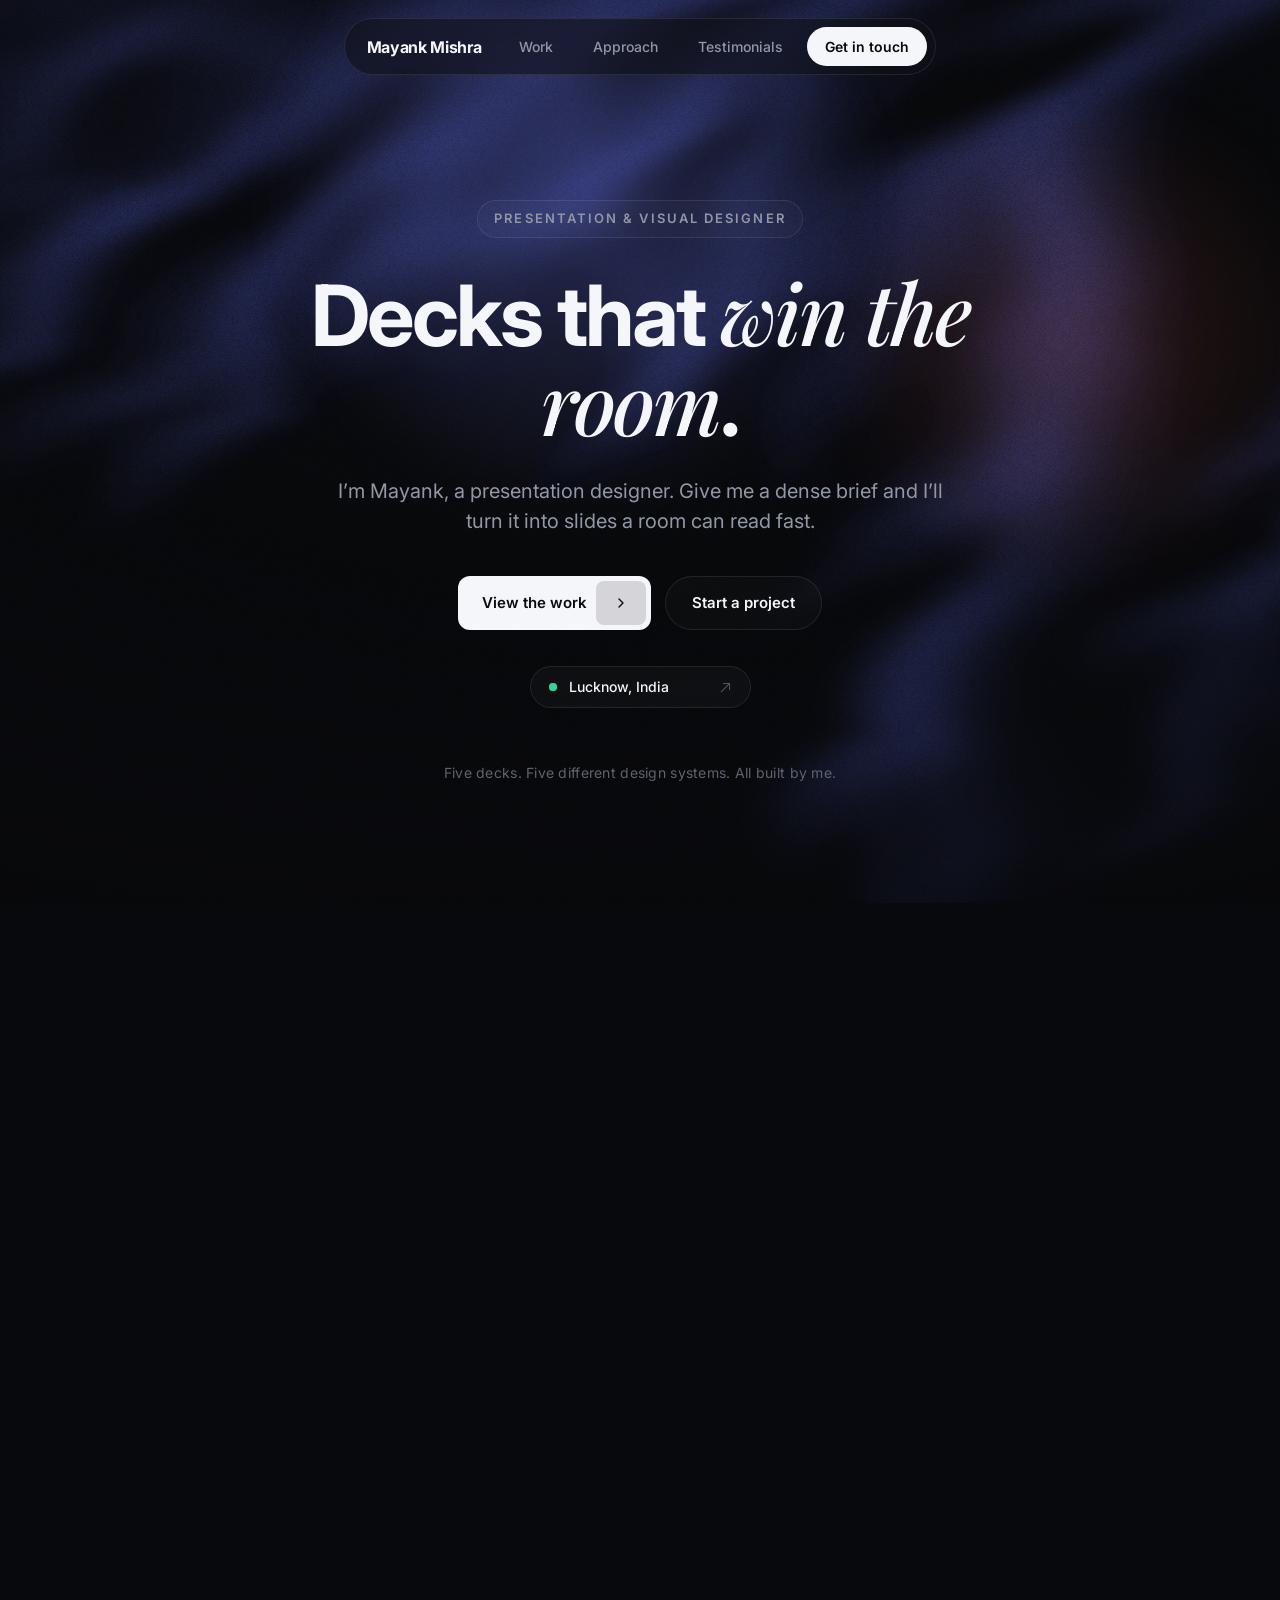
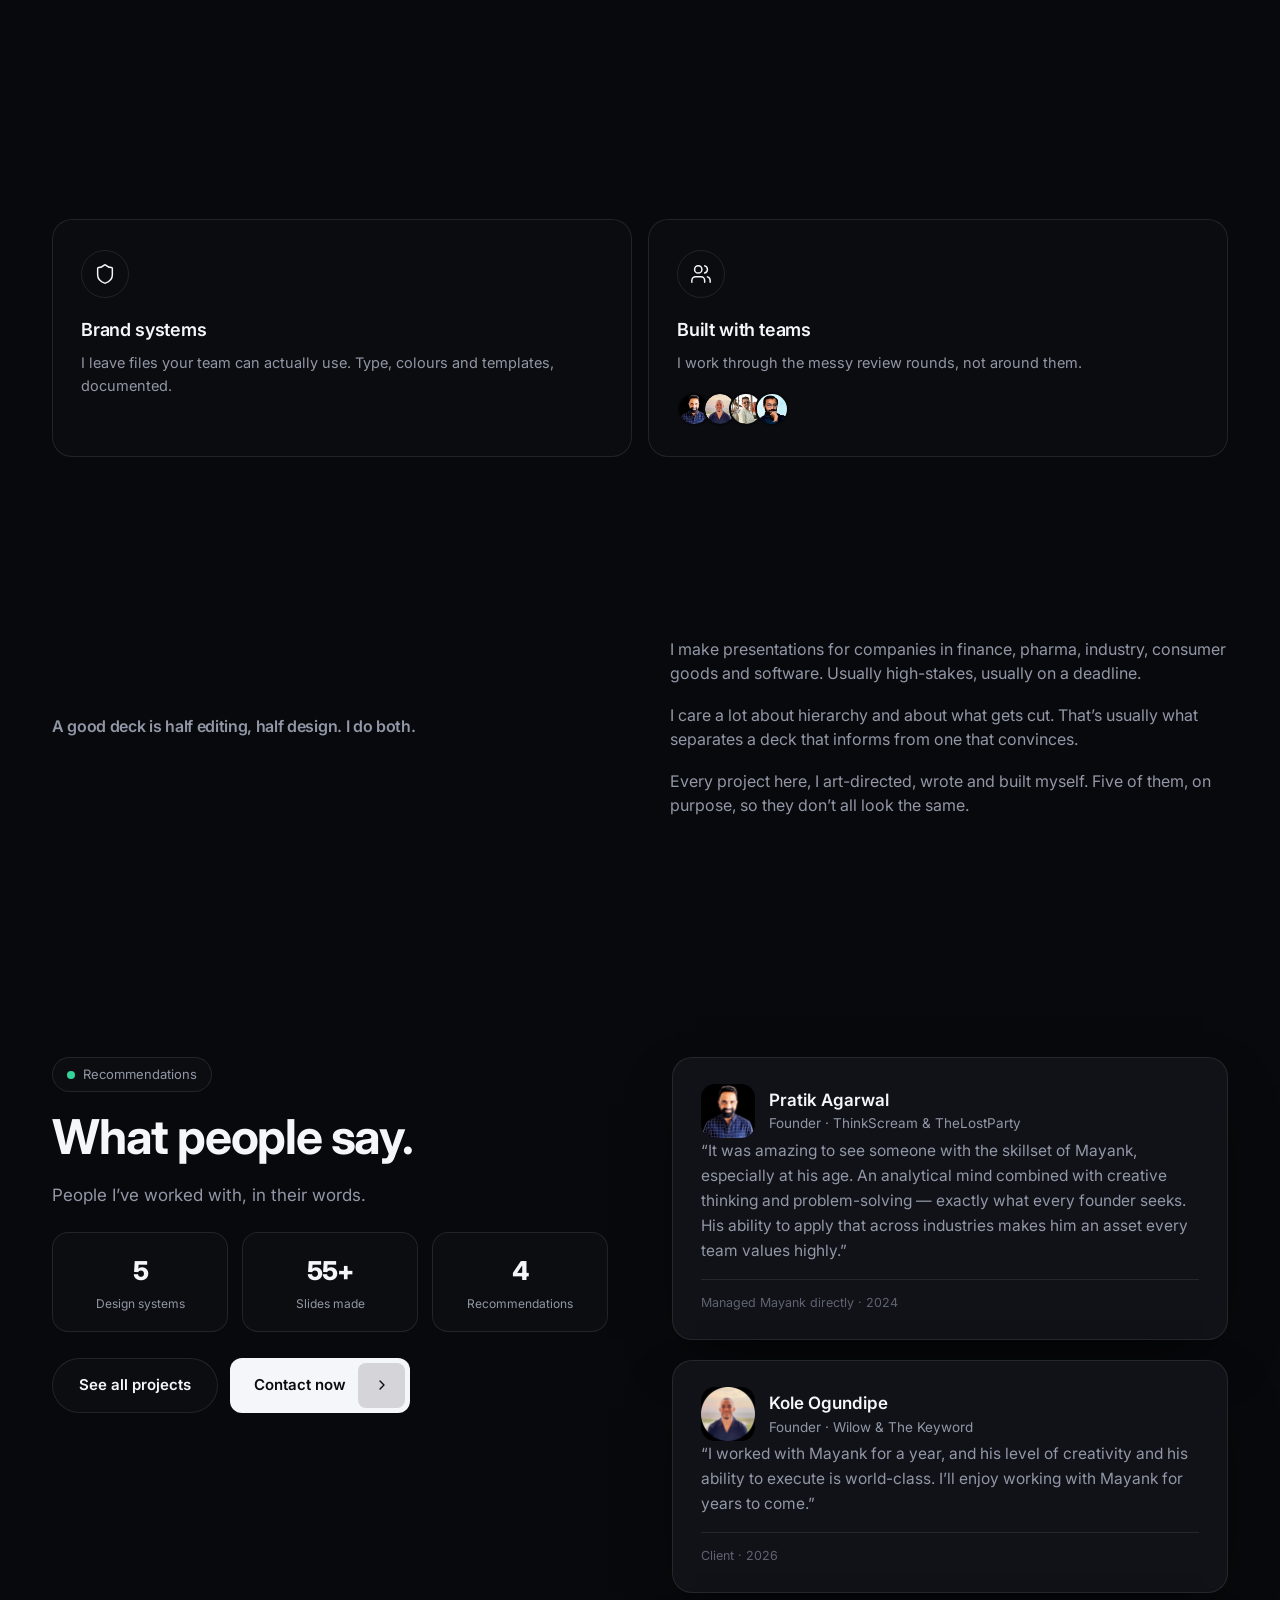
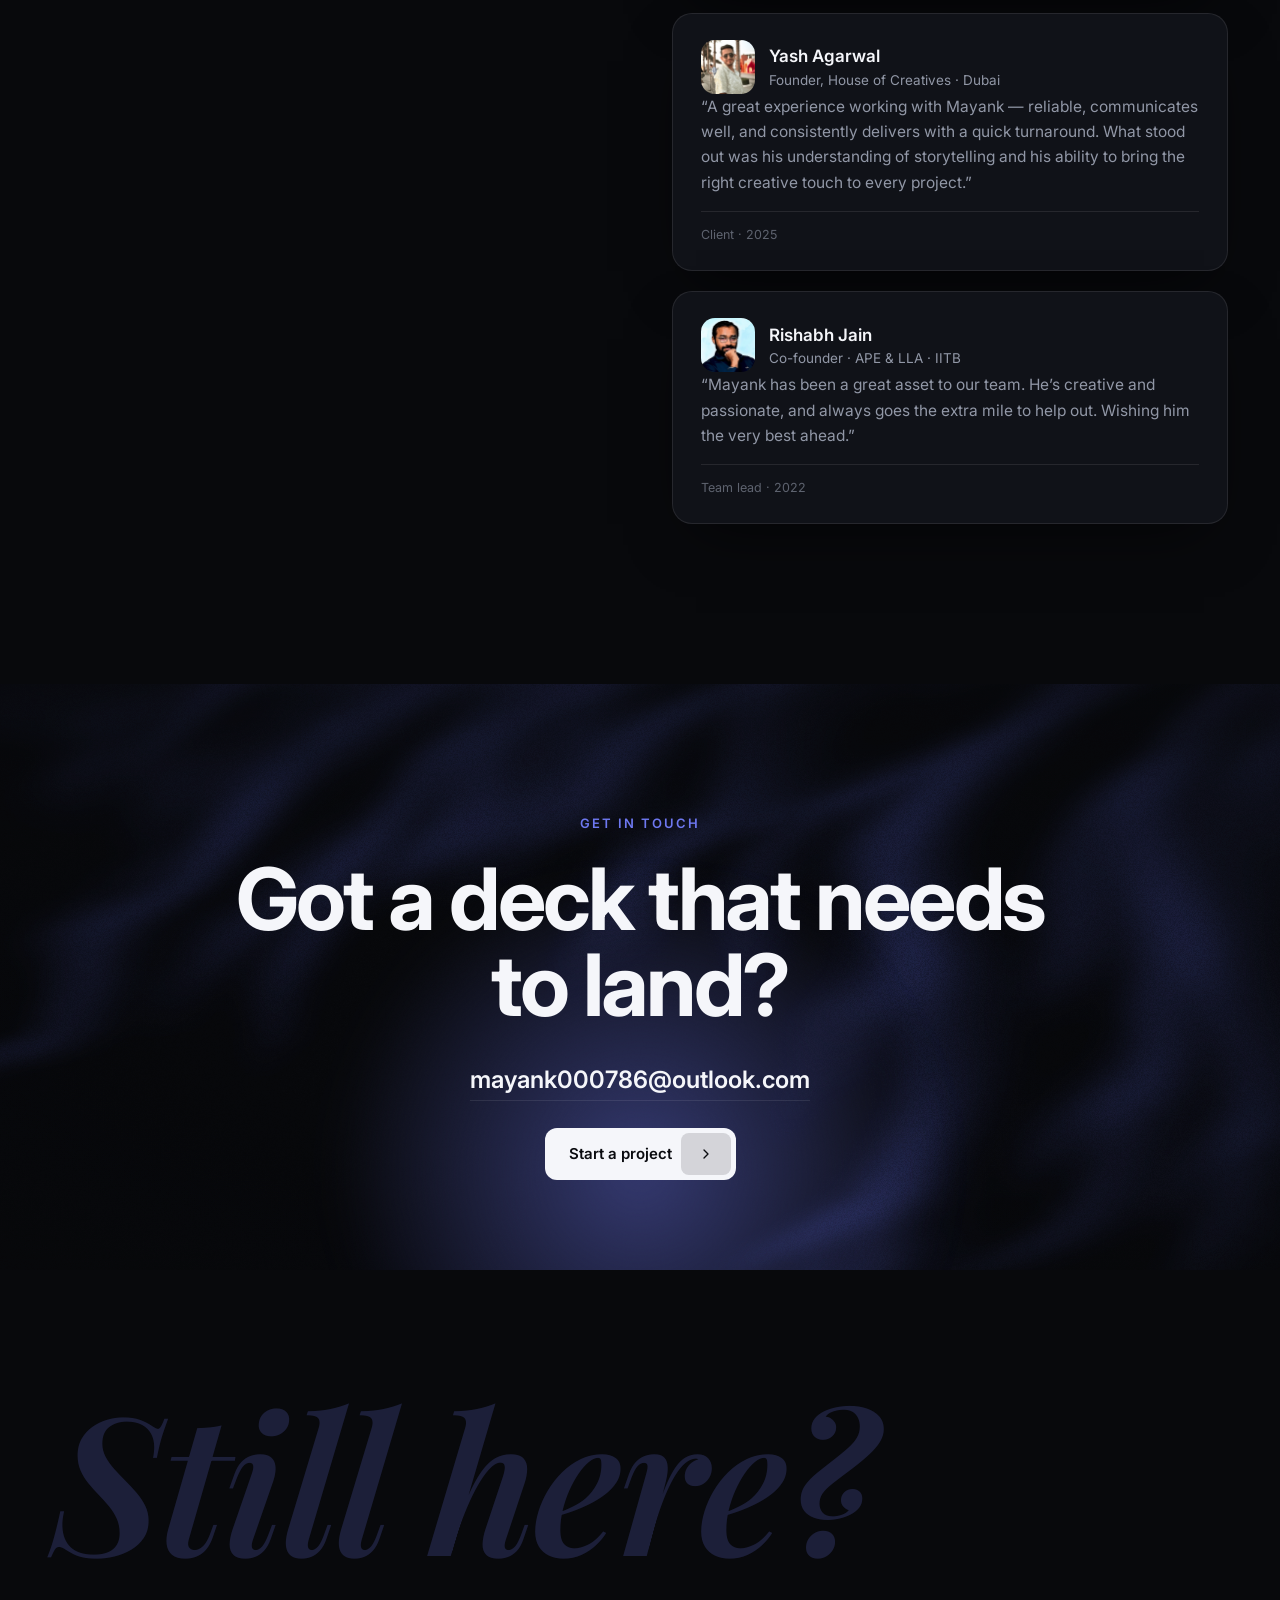
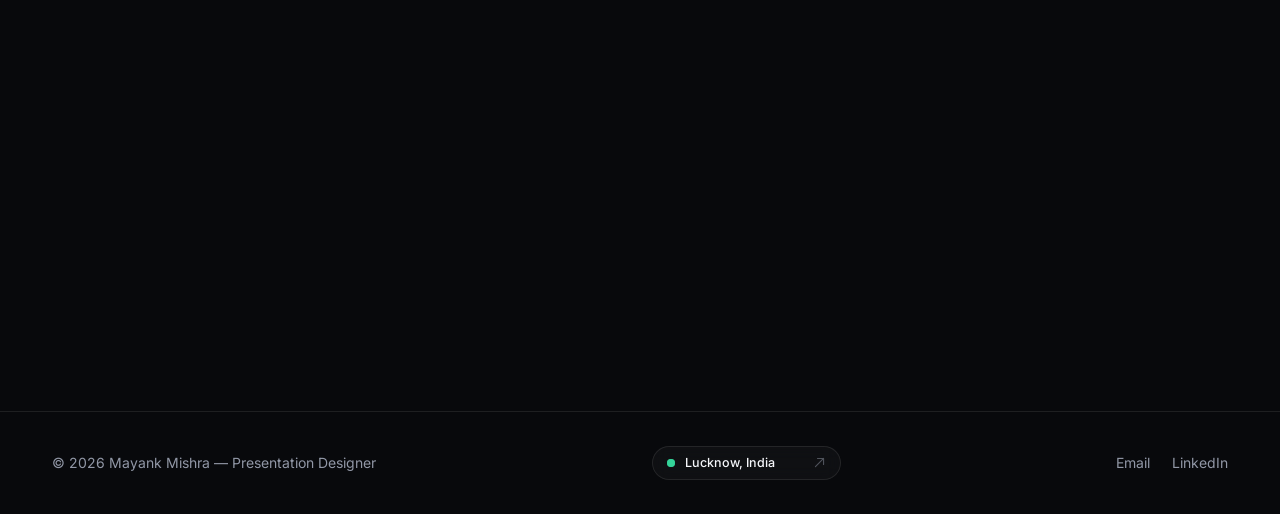
==== index.html @ 13ca7265 "Remove Meridian gallery image; add smooth scroll-reveal animations Co-Authored-By: Claude Opus 4.8 <" ====
<!DOCTYPE html>
<html lang="en">
<head>
<meta charset="UTF-8" />
<meta name="viewport" content="width=device-width, initial-scale=1.0" />
<title>Mayank Mishra — Presentation Designer</title>
<link rel="preconnect" href="https://fonts.googleapis.com" />
<link rel="preconnect" href="https://fonts.gstatic.com" crossorigin />
<link href="https://fonts.googleapis.com/css2?family=Inter:wght@400;500;600;700;800&family=Playfair+Display:ital,wght@1,500;1,600&display=swap" rel="stylesheet" />
<link rel="stylesheet" href="styles.css" />
<link rel="icon" type="image/png" href="assets/favicon.png" />
<link rel="apple-touch-icon" href="assets/favicon.png" />
</head>
<body>

<header>
  <nav class="nav">
    <a class="brand" href="index.html">Mayank&nbsp;Mishra</a>
    <a class="lk" href="#work">Work</a>
    <a class="lk" href="#approach">Approach</a>
    <a class="lk" href="#clients">Testimonials</a>
    <a class="cta" href="#contact">Get in touch</a>
  </nav>
</header>

<section class="hero">
  <div class="etheral-bg"><div class="etheral-host"></div></div>
  <div class="glow g1"></div>
  <div class="glow g2"></div>
  <div class="wrap">
    <span class="eyebrow">Presentation &amp; Visual Designer</span>
    <h1>Decks that <em>win the room</em>.</h1>
    <p class="sub">I’m Mayank, a presentation designer. Give me a dense brief and I’ll turn it into slides a room can read fast.</p>
    <div class="btns">
      <a class="gs" href="#work"><span class="gs-label">View the work</span><i class="gs-ico"><svg viewBox="0 0 24 24" fill="none" stroke="currentColor" stroke-width="2" stroke-linecap="round" stroke-linejoin="round"><path d="m9 18 6-6-6-6"/></svg></i></a>
      <a class="btn ghost" href="#contact">Start a project</a>
    </div>
    <div class="loc-wrap">
      <button class="loctag" type="button" data-tz="Asia/Kolkata" data-label="IST">
        <span class="dot"><span class="ping"></span><span class="core"></span></span>
        <span class="loc-text"><span class="loc-place">Lucknow, India</span><span class="loc-time">—</span></span>
        <svg class="loc-arrow" viewBox="0 0 24 24" fill="none" stroke="currentColor" stroke-width="2"><path stroke-linecap="round" stroke-linejoin="round" d="M4.5 19.5l15-15m0 0H8.25m11.25 0v11.25"/></svg>
      </button>
    </div>
    <div class="meta">Five decks. Five different design systems. All built by me.</div>
  </div>
</section>

<section class="work" id="work">
  <div class="wrap">
    <div class="sec-head">
      <div>
        <div class="k">Selected work</div>
        <h2>Five decks, five industries.</h2>
      </div>
      <p>Each one has its own type, colour and layout. Nothing reused.</p>
    </div>

    <div class="grid">

      <a class="card" href="meridian.html" style="--hue:rgba(255,74,28,.45)">
        <div class="cov"><span class="tag">Banking · Investor</span><img loading="lazy" decoding="async" src="assets/meridian-art.png" alt="Meridian Financial Group" /></div>
        <div class="body">
          <div class="ind" style="color:#FF6A42">Meridian Financial Group</div>
          <h3>Quarterly investor deck</h3>
          <p>A quarterly earnings deck. Black, white, one red accent. Built so analysts can skim it.</p>
          <span class="open">View case study →</span>
        </div>
      </a>

      <a class="card" href="helix.html" style="--hue:rgba(83,192,161,.4)">
        <div class="cov"><span class="tag">Pharma · Board strategy</span><img loading="lazy" decoding="async" src="assets/helix-art.png" alt="Helix Therapeutics" /></div>
        <div class="body">
          <div class="ind" style="color:#67D6B3">Helix Therapeutics</div>
          <h3>Board strategy deck</h3>
          <p>A board deck for a biotech. Quiet, light, green. The pipeline and the money, made clear.</p>
          <span class="open">View case study →</span>
        </div>
      </a>

      <a class="card" href="axion.html" style="--hue:rgba(168,71,42,.45)">
        <div class="cov"><span class="tag">Industrial IoT · Sales</span><img loading="lazy" decoding="async" src="assets/axion-art.png" alt="Axion Industrial" /></div>
        <div class="body">
          <div class="ind" style="color:#D2783F">Axion Industrial</div>
          <h3>B2B sales deck</h3>
          <p>A sales deck for factory software. Concrete, rust, big condensed type.</p>
          <span class="open">View case study →</span>
        </div>
      </a>

      <a class="card" href="northwind.html" style="--hue:rgba(168,58,72,.45)">
        <div class="cov"><span class="tag">Consumer goods · Profile</span><img loading="lazy" decoding="async" src="assets/northwind-art.png" alt="Northwind &amp; Co." /></div>
        <div class="body">
          <div class="ind" style="color:#D06077">Northwind &amp; Co.</div>
          <h3>Company profile</h3>
          <p>A company profile that reads like a fashion magazine. Ivory, deep red, a sharp serif.</p>
          <span class="open">View case study →</span>
        </div>
      </a>

      <a class="card" href="vantage.html" style="--hue:rgba(91,130,255,.5)">
        <div class="cov"><span class="tag">Enterprise SaaS · Town hall</span><img loading="lazy" decoding="async" src="assets/vantage-art.png" alt="Vantage Software" /></div>
        <div class="body">
          <div class="ind" style="color:#8FA8FF">Vantage Software</div>
          <h3>Internal town-hall</h3>
          <p>An all-hands deck for a SaaS re-org. Dark, blue, dramatic where it counts.</p>
          <span class="open">View case study →</span>
        </div>
      </a>

      <a class="card" href="#contact" style="--hue:rgba(110,120,240,.4);display:flex;align-items:center;justify-content:center;min-height:300px">
        <div class="body" style="text-align:center">
          <h3 style="font-size:28px;margin-bottom:10px">Your deck here</h3>
          <p style="margin-bottom:0">Have a story that needs a system? <em>Let’s build it.</em></p>
        </div>
      </a>

    </div>
  </div>
</section>

<section class="approach" id="approach">
  <div class="wrap">
    <div class="sec-head">
      <div>
        <div class="k">How I work</div>
        <h2>Design as an argument, not decoration.</h2>
      </div>
      <p>Restraint over effects. If something on the slide isn’t doing work, it goes.</p>
    </div>
    <div class="bento">
      <div class="bx c2">
        <div class="big-num">100%</div>
        <h4>Bespoke systems</h4>
        <p>Every deck gets its own type and colour. I don’t reuse a template.</p>
      </div>
      <div class="bx c2" style="text-align:center">
        <div class="ring"><svg viewBox="0 0 120 120" width="96" height="96"><circle cx="60" cy="60" r="46" fill="none" stroke="rgba(255,255,255,.1)" stroke-width="2"/><circle cx="60" cy="60" r="46" fill="none" stroke="var(--accent)" stroke-width="3" stroke-linecap="round" stroke-dasharray="205 290" transform="rotate(-90 60 60)"/></svg></div>
        <h4>Narrative-first</h4>
        <p>Structure first. One idea per slide, then I make it look good.</p>
      </div>
      <div class="bx c2">
        <div class="spark"><svg viewBox="0 0 300 80" preserveAspectRatio="none" style="width:100%;height:68px"><defs><linearGradient id="spk" x1="0" y1="0" x2="0" y2="1"><stop offset="0" stop-color="var(--accent)" stop-opacity=".35"/><stop offset="1" stop-color="var(--accent)" stop-opacity="0"/></linearGradient></defs><path d="M0,62 C40,55 60,30 90,35 C120,40 150,14 190,20 C230,26 255,8 300,12 L300,80 L0,80 Z" fill="url(#spk)"/><path d="M0,62 C40,55 60,30 90,35 C120,40 150,14 190,20 C230,26 255,8 300,12" fill="none" stroke="var(--accent)" stroke-width="2.5"/></svg></div>
        <h4>Data, legible</h4>
        <p>Charts you can read from the back of the room.</p>
      </div>
      <div class="bx c3">
        <div class="ico"><svg viewBox="0 0 24 24" fill="none" stroke="currentColor" stroke-width="1.6" stroke-linecap="round" stroke-linejoin="round"><path d="M20 13c0 5-3.5 7.5-7.66 8.95a1 1 0 0 1-.67-.01C7.5 20.5 4 18 4 13V6a1 1 0 0 1 1-1c2 0 4.5-1.2 6.24-2.72a1.17 1.17 0 0 1 1.52 0C14.51 3.81 17 5 19 5a1 1 0 0 1 1 1z"/></svg></div>
        <h4>Brand systems</h4>
        <p>I leave files your team can actually use. Type, colours and templates, documented.</p>
      </div>
      <div class="bx c3">
        <div class="ico"><svg viewBox="0 0 24 24" fill="none" stroke="currentColor" stroke-width="1.6" stroke-linecap="round" stroke-linejoin="round"><path d="M16 21v-2a4 4 0 0 0-4-4H6a4 4 0 0 0-4 4v2"/><circle cx="9" cy="7" r="4"/><path d="M22 21v-2a4 4 0 0 0-3-3.87"/><path d="M16 3.13a4 4 0 0 1 0 7.75"/></svg></div>
        <h4>Built with teams</h4>
        <p>I work through the messy review rounds, not around them.</p>
        <div class="avstack"><img loading="lazy" decoding="async" src="assets/t-pratik.png" alt="" /><img loading="lazy" decoding="async" src="assets/t-kole.png" alt="" /><img loading="lazy" decoding="async" src="assets/t-yash.png" alt="" /><img loading="lazy" decoding="async" src="assets/t-rishabh.png" alt="" /></div>
      </div>
    </div>
  </div>
</section>

<section class="about" id="about">
  <div class="wrap">
    <div class="row">
      <div class="col">
        <p class="big">A good deck is half editing, half design. I do both.</p>
      </div>
      <div class="col">
        <p>I make presentations for companies in finance, pharma, industry, consumer goods and software. Usually high-stakes, usually on a deadline.</p>
        <p>I care a lot about hierarchy and about what gets cut. That’s usually what separates a deck that informs from one that convinces.</p>
        <p>Every project here, I art-directed, wrote and built myself. Five of them, on purpose, so they don’t all look the same.</p>
      </div>
    </div>
  </div>
</section>

<!-- CLIENTS / TESTIMONIALS (real LinkedIn recommendations) -->
<section class="clients" id="clients">
  <div class="wrap">
    <div class="grid2">
      <div class="left">
        <span class="ctag"><span class="d"></span>Recommendations</span>
        <h2>What people say.</h2>
        <p class="desc">People I’ve worked with, in their words.</p>
        <div class="stats">
          <div class="stat"><div class="v">5</div><div class="l">Design systems</div></div>
          <div class="stat"><div class="v">55+</div><div class="l">Slides made</div></div>
          <div class="stat"><div class="v">4</div><div class="l">Recommendations</div></div>
        </div>
        <div class="ctas">
          <a class="btn ghost" href="#work">See all projects</a>
          <a class="gs" href="mailto:mayank000786@outlook.com"><span class="gs-label">Contact now</span><i class="gs-ico"><svg viewBox="0 0 24 24" fill="none" stroke="currentColor" stroke-width="2" stroke-linecap="round" stroke-linejoin="round"><path d="m9 18 6-6-6-6"/></svg></i></a>
        </div>
      </div>
      <div class="stack">
        <div class="tcard" style="top:100px">
          <div class="top"><img loading="lazy" decoding="async" class="av" src="assets/t-pratik.png" alt="Pratik Agarwal" /><div><div class="nm">Pratik Agarwal</div><div class="ti">Founder &middot; ThinkScream &amp; TheLostParty</div></div></div>
          <p class="q">&ldquo;It was amazing to see someone with the skillset of Mayank, especially at his age. An analytical mind combined with creative thinking and problem-solving &mdash; exactly what every founder seeks. His ability to apply that across industries makes him an asset every team values highly.&rdquo;</p>
          <div class="rel">Managed Mayank directly &middot; 2024</div>
        </div>
        <div class="tcard" style="top:124px">
          <div class="top"><img loading="lazy" decoding="async" class="av" src="assets/t-kole.png" alt="Kole Ogundipe" /><div><div class="nm">Kole Ogundipe</div><div class="ti">Founder &middot; Wilow &amp; The Keyword</div></div></div>
          <p class="q">&ldquo;I worked with Mayank for a year, and his level of creativity and his ability to execute is world-class. I&rsquo;ll enjoy working with Mayank for years to come.&rdquo;</p>
          <div class="rel">Client &middot; 2026</div>
        </div>
        <div class="tcard" style="top:148px">
          <div class="top"><img loading="lazy" decoding="async" class="av" src="assets/t-yash.png" alt="Yash Agarwal" /><div><div class="nm">Yash Agarwal</div><div class="ti">Founder, House of Creatives &middot; Dubai</div></div></div>
          <p class="q">&ldquo;A great experience working with Mayank &mdash; reliable, communicates well, and consistently delivers with a quick turnaround. What stood out was his understanding of storytelling and his ability to bring the right creative touch to every project.&rdquo;</p>
          <div class="rel">Client &middot; 2025</div>
        </div>
        <div class="tcard" style="top:172px">
          <div class="top"><img loading="lazy" decoding="async" class="av" src="assets/t-rishabh.png" alt="Rishabh Jain" /><div><div class="nm">Rishabh Jain</div><div class="ti">Co-founder &middot; APE &amp; LLA &middot; IITB</div></div></div>
          <p class="q">&ldquo;Mayank has been a great asset to our team. He&rsquo;s creative and passionate, and always goes the extra mile to help out. Wishing him the very best ahead.&rdquo;</p>
          <div class="rel">Team lead &middot; 2022</div>
        </div>
      </div>
    </div>
  </div>
</section>

<section class="contact" id="contact">
  <div class="etheral-bg etheral-bottom"><div class="etheral-host" data-color="rgba(96,110,235,0.5)"></div></div>
  <div class="glow g"></div>
  <div class="wrap">
    <div class="k">Get in touch</div>
    <h2>Got a deck that needs<br/>to land?</h2>
    <a class="email" href="mailto:mayank000786@outlook.com">mayank000786@outlook.com</a>
    <div style="margin-top:30px;display:flex;justify-content:center">
      <a class="gs" href="mailto:mayank000786@outlook.com"><span class="gs-label">Start a project</span><i class="gs-ico"><svg viewBox="0 0 24 24" fill="none" stroke="currentColor" stroke-width="2" stroke-linecap="round" stroke-linejoin="round"><path d="m9 18 6-6-6-6"/></svg></i></a>
    </div>
  </div>
</section>

<!-- STILL HERE? — bonus content -->
<section class="bonus" id="more">
  <div class="wrap">
    <div class="still">Still here?</div>
    <div class="blk">
      <div class="bh">A song for the <em>scroll</em></div>
      <div class="bsub">Three songs I had on while building this.</div>
      <div class="songs">
        <iframe class="spotify" style="border-radius:12px" src="https://open.spotify.com/embed/track/6FahmzZYKH0zb2f9hrVsvw?utm_source=generator&amp;theme=0&amp;si=787366cae9f645d7" width="100%" height="152" frameBorder="0" allowfullscreen="" allow="autoplay; clipboard-write; encrypted-media; fullscreen; picture-in-picture" loading="lazy" title="Spotify player"></iframe>
        <iframe class="spotify" style="border-radius:12px" src="https://open.spotify.com/embed/track/02BcXEH1zJYbXSabPtNlKf?utm_source=generator&amp;theme=0&amp;si=52664fa7a2194693" width="100%" height="152" frameBorder="0" allowfullscreen="" allow="autoplay; clipboard-write; encrypted-media; fullscreen; picture-in-picture" loading="lazy" title="Spotify player"></iframe>
        <iframe class="spotify" style="border-radius:12px" src="https://open.spotify.com/embed/track/79WcL9b7spam7V0nBJNa6O?utm_source=generator&amp;theme=0&amp;si=4e8d955b39ca4875" width="100%" height="152" frameBorder="0" allowfullscreen="" allow="autoplay; clipboard-write; encrypted-media; fullscreen; picture-in-picture" loading="lazy" title="Spotify player"></iframe>
      </div>
    </div>
  </div>
</section>

<footer>
  <div class="wrap">
    <span>© 2026 Mayank Mishra — Presentation Designer</span>
    <button class="loctag sm" type="button" data-tz="Asia/Kolkata" data-label="IST">
      <span class="dot"><span class="ping"></span><span class="core"></span></span>
      <span class="loc-text"><span class="loc-place">Lucknow, India</span><span class="loc-time">—</span></span>
      <svg class="loc-arrow" viewBox="0 0 24 24" fill="none" stroke="currentColor" stroke-width="2"><path stroke-linecap="round" stroke-linejoin="round" d="M4.5 19.5l15-15m0 0H8.25m11.25 0v11.25"/></svg>
    </button>
    <span class="socials">
      <a href="mailto:mayank000786@outlook.com">Email</a>
      <a href="https://www.linkedin.com/in/themayankmishra/" target="_blank" rel="noopener">LinkedIn</a>
    </span>
  </div>
</footer>

<script src="assets/etheral-shadow.js"></script>
<script>
(function(){
  function tick(){
    document.querySelectorAll(".loctag").forEach(function(b){
      var tz=b.getAttribute("data-tz"), lab=b.getAttribute("data-label")||"";
      var t=new Date().toLocaleTimeString("en-US",{timeZone:tz,hour:"2-digit",minute:"2-digit",hour12:false});
      var e=b.querySelector(".loc-time"); if(e) e.textContent=t+" "+lab;
    });
  }
  tick(); setInterval(tick,1000);
})();
</script>
<script src="assets/img-load.js"></script>
<script src="assets/nav.js"></script>
<script src="assets/reveal.js"></script>
</body>
</html>
---- styles.css ----
:root{
  --bg:#08090C; --bg2:#0D0F14; --panel:#101218; --line:rgba(255,255,255,.09);
  --tx:#F5F6FA; --mut:#9197A6; --faint:#5E636F;
  --accent:#6E78F0; --hue:rgba(110,120,240,.45);
}
*{margin:0;padding:0;box-sizing:border-box}
html{scroll-behavior:smooth}
body{background:var(--bg);color:var(--tx);font-family:"Inter",sans-serif;-webkit-font-smoothing:antialiased;line-height:1.5;overflow-x:hidden}
a{color:inherit;text-decoration:none}
img{display:block;max-width:100%}
.wrap{max-width:1240px;margin:0 auto;padding:0 32px}
em{font-family:"Playfair Display",serif;font-style:italic;font-weight:500}

body::before{content:"";position:fixed;inset:0;z-index:0;pointer-events:none;
  background-image:url("data:image/svg+xml,%3Csvg xmlns='http://www.w3.org/2000/svg' width='160' height='160'%3E%3Cfilter id='n'%3E%3CfeTurbulence type='fractalNoise' baseFrequency='0.8' numOctaves='2'/%3E%3C/filter%3E%3Crect width='100%25' height='100%25' filter='url(%23n)' opacity='0.5'/%3E%3C/svg%3E");
  opacity:.03;mix-blend-mode:screen}
.glow{position:absolute;border-radius:50%;filter:blur(20px);pointer-events:none;z-index:0}

/* nav */
header{position:fixed;top:0;left:0;right:0;z-index:50;display:flex;justify-content:center;padding:18px 0}
.nav{display:flex;align-items:center;gap:8px;background:rgba(16,18,24,.6);backdrop-filter:blur(14px);border:1px solid var(--line);border-radius:999px;padding:8px 8px 8px 22px}
.nav .brand{font-weight:700;letter-spacing:-.02em;margin-right:14px}
.nav a.lk{padding:9px 16px;border-radius:999px;color:var(--mut);font-size:14px;font-weight:500;transition:.2s}
.nav a.lk:hover{color:var(--tx)}
.nav .cta{background:var(--tx);color:#0A0B0F;padding:9px 18px;border-radius:999px;font-size:14px;font-weight:600;transition:.2s}
.nav .cta:hover{transform:translateY(-1px);box-shadow:0 8px 24px rgba(255,255,255,.12)}
@media(max-width:680px){.nav .lk{display:none}}

/* etheral shadow cover background */
.etheral-bg{position:absolute;inset:0;z-index:0;overflow:hidden;pointer-events:none;opacity:.85}
.etheral-bg #etheral-hero{position:absolute;inset:0}
.etheral-bg::after{content:"";position:absolute;inset:0;background:radial-gradient(120% 80% at 50% 35%,rgba(8,9,12,0) 30%,rgba(8,9,12,.55) 75%,rgba(8,9,12,.9) 100%)}
.etheral-bg.etheral-bottom{opacity:.7}
.etheral-bg.etheral-bottom::after{background:radial-gradient(120% 90% at 50% 60%,rgba(8,9,12,0) 25%,rgba(8,9,12,.6) 78%,rgba(8,9,12,.95) 100%)}
.hero .wrap,.contact .wrap{position:relative;z-index:2}

/* live location pill */
.loc-wrap{margin-top:36px;display:flex;justify-content:center}
.loctag{display:inline-flex;align-items:center;gap:12px;border-radius:999px;border:1px solid var(--line);background:rgba(255,255,255,.03);
  padding:10px 18px;cursor:pointer;font:inherit;color:var(--tx);transition:border-color .4s,background .4s;backdrop-filter:blur(8px)}
.loctag:hover{border-color:rgba(255,255,255,.22);background:rgba(255,255,255,.06)}
.loctag .dot{position:relative;display:flex;width:8px;height:8px}
.loctag .ping{position:absolute;inset:0;border-radius:50%;background:#34D399;opacity:.75;animation:locping 1.5s cubic-bezier(0,0,.2,1) infinite}
.loctag .core{position:relative;width:8px;height:8px;border-radius:50%;background:#34D399}
@keyframes locping{75%,100%{transform:scale(2.3);opacity:0}}
.loctag .loc-text{position:relative;height:20px;min-width:138px;overflow:hidden;text-align:left}
.loctag .loc-place,.loctag .loc-time{display:block;font-size:14px;font-weight:500;white-space:nowrap;line-height:20px;transition:transform .5s ease,opacity .5s ease}
.loctag .loc-time{position:absolute;left:0;top:0;transform:translateY(100%);opacity:0;color:var(--mut)}
.loctag:hover .loc-place{transform:translateY(-100%);opacity:0}
.loctag:hover .loc-time{transform:translateY(0);opacity:1}
.loctag .loc-arrow{width:13px;height:13px;color:var(--mut);opacity:.5;transition:transform .3s,opacity .3s}
.loctag:hover .loc-arrow{opacity:1;transform:translateX(2px) rotate(-45deg)}
.loctag.sm{padding:7px 14px;gap:10px}
.loctag.sm .loc-text{min-width:118px;height:18px}
.loctag.sm .loc-place,.loctag.sm .loc-time{font-size:12.5px;line-height:18px}

/* hero (home) */
.hero{position:relative;z-index:1;padding:200px 0 120px;text-align:center;overflow:hidden}
.hero .g1{width:680px;height:680px;background:radial-gradient(circle,rgba(110,120,240,.30),transparent 65%);top:-140px;left:50%;transform:translateX(-60%)}
.hero .g2{width:560px;height:560px;background:radial-gradient(circle,rgba(225,90,60,.16),transparent 65%);top:60px;right:-80px}
.eyebrow{display:inline-block;font-size:13px;font-weight:600;letter-spacing:.16em;text-transform:uppercase;color:var(--mut);border:1px solid var(--line);border-radius:999px;padding:8px 16px;margin-bottom:30px;background:rgba(255,255,255,.02)}
h1{font-size:clamp(40px,6.6vw,88px);line-height:1.02;letter-spacing:-.03em;font-weight:700;max-width:14ch;margin:0 auto}
.hero p.sub{max-width:620px;margin:28px auto 0;color:var(--mut);font-size:clamp(16px,2vw,20px)}
.hero .btns{margin-top:40px;display:flex;gap:14px;justify-content:center;flex-wrap:wrap}
.btn{padding:15px 26px;border-radius:999px;font-weight:600;font-size:15px;transition:.2s;border:1px solid transparent;cursor:pointer}
.btn.primary{background:var(--tx);color:#0A0B0F}
.btn.primary:hover{transform:translateY(-2px);box-shadow:0 12px 30px rgba(255,255,255,.14)}
.btn.ghost{border-color:var(--line);color:var(--tx);background:rgba(255,255,255,.02)}
.btn.ghost:hover{background:rgba(255,255,255,.06)}
.btn.accent{background:var(--accent);color:#fff}
.btn.accent:hover{transform:translateY(-2px);box-shadow:0 14px 34px -8px var(--hue)}
.hero .meta{margin-top:54px;color:var(--faint);font-size:14px;letter-spacing:.02em}

/* section heads */
section{position:relative;z-index:1}
.sec-head{display:flex;align-items:flex-end;justify-content:space-between;gap:24px;margin-bottom:48px;flex-wrap:wrap}
.sec-head .k{font-size:13px;font-weight:600;letter-spacing:.16em;text-transform:uppercase;color:var(--accent);margin-bottom:14px}
.sec-head h2{font-size:clamp(30px,4.2vw,50px);line-height:1.05;letter-spacing:-.025em;font-weight:700;max-width:18ch}
.sec-head p{color:var(--mut);max-width:380px;font-size:16px}

/* work grid */
.work{padding:60px 0}
.grid{display:grid;grid-template-columns:repeat(2,1fr);gap:26px}
@media(max-width:820px){.grid{grid-template-columns:1fr}}
.card{position:relative;border:1px solid var(--line);border-radius:22px;overflow:hidden;background:var(--panel);transition:transform .35s cubic-bezier(.2,.7,.2,1),border-color .3s;display:block}
.card:hover{transform:translateY(-8px);border-color:rgba(255,255,255,.2)}
.card .cov{position:relative;aspect-ratio:16/9;overflow:hidden}
.card .cov img{width:100%;height:100%;object-fit:cover;transition:transform .5s ease}
.card:hover .cov img{transform:scale(1.04)}
.card .cov .tag{position:absolute;top:16px;left:16px;font-size:12px;font-weight:600;letter-spacing:.08em;text-transform:uppercase;padding:7px 13px;border-radius:999px;background:rgba(8,9,12,.55);backdrop-filter:blur(6px);border:1px solid rgba(255,255,255,.12)}
.card .body{padding:26px 28px 30px}
.card .body .ind{font-size:13px;font-weight:600;letter-spacing:.04em;margin-bottom:10px}
.card .body h3{font-size:25px;font-weight:700;letter-spacing:-.02em;margin-bottom:8px}
.card .body p{color:var(--mut);font-size:15.5px;margin-bottom:18px}
.card .body .open{font-size:14px;font-weight:600;color:var(--tx);display:inline-flex;align-items:center;gap:7px;transition:gap .2s}
.card:hover .body .open{gap:12px}
.card::after{content:"";position:absolute;inset:0;border-radius:22px;opacity:0;transition:opacity .35s;pointer-events:none;box-shadow:0 30px 80px -20px var(--hue)}
.card:hover::after{opacity:.5}

/* approach */
.approach{padding:120px 0 60px}
.feats{display:grid;grid-template-columns:repeat(4,1fr);gap:20px;margin-top:10px}
@media(max-width:900px){.feats{grid-template-columns:repeat(2,1fr)}}
@media(max-width:520px){.feats{grid-template-columns:1fr}}
.feat{border:1px solid var(--line);border-radius:18px;padding:28px 24px;background:rgba(255,255,255,.015)}
.feat .n{font-family:"Playfair Display",serif;font-style:italic;font-size:22px;color:var(--accent);margin-bottom:18px}
.feat h4{font-size:18px;font-weight:600;margin-bottom:8px;letter-spacing:-.01em}
.feat p{color:var(--mut);font-size:14.5px;line-height:1.6}

/* about */
.about{padding:120px 0}
.about .row{display:grid;grid-template-columns:1fr 1fr;gap:60px;align-items:center}
@media(max-width:820px){.about .row{grid-template-columns:1fr;gap:32px}}
.about .big{font-size:clamp(26px,3.4vw,38px);line-height:1.3;letter-spacing:-.02em;font-weight:600}
.about .big em{color:var(--accent)}
.about .col p{color:var(--mut);margin-bottom:18px;font-size:16px}
.about .col p:last-child{margin-bottom:0}

/* contact */
.contact{position:relative;padding:130px 0 90px;text-align:center;overflow:hidden}
.contact .g{width:760px;height:560px;background:radial-gradient(circle,var(--hue),transparent 65%);bottom:-180px;left:50%;transform:translateX(-50%)}
.contact .k{font-size:13px;font-weight:600;letter-spacing:.16em;text-transform:uppercase;color:var(--accent);margin-bottom:22px}
.contact h2{font-size:clamp(40px,7vw,86px);line-height:1.0;letter-spacing:-.03em;font-weight:700;margin-bottom:34px}
.contact .email{font-size:clamp(18px,2.4vw,24px);font-weight:600;border-bottom:1px solid var(--line);padding-bottom:6px;transition:.2s}
.contact .email:hover{border-color:var(--tx)}

footer{border-top:1px solid var(--line);padding:34px 0;position:relative;z-index:1}
footer .wrap{display:flex;justify-content:space-between;align-items:center;gap:16px;flex-wrap:wrap;color:var(--mut);font-size:14px}
footer .socials{display:flex;gap:22px}
footer a:hover{color:var(--tx)}

/* ===== CASE STUDY ===== */
.case-hero{position:relative;padding-top:150px;z-index:1}
.case-hero .back{display:inline-flex;align-items:center;gap:8px;color:var(--mut);font-size:14px;font-weight:500;margin-bottom:30px;transition:.2s}
.case-hero .back:hover{color:var(--tx)}
.crumb{margin-bottom:30px}
.crumb ol{display:flex;flex-wrap:wrap;align-items:center;gap:9px;list-style:none;font-size:14px;color:var(--mut)}
.crumb li{display:inline-flex;align-items:center;gap:9px}
.crumb a{color:var(--mut);transition:color .2s}
.crumb a:hover{color:var(--tx)}
.crumb .sep{opacity:.55;display:inline-flex}
.crumb .sep svg{width:15px;height:15px;display:block}
.crumb [aria-current="page"]{color:var(--tx);font-weight:500}
.case-hero .eye{font-size:13px;font-weight:600;letter-spacing:.14em;text-transform:uppercase;color:var(--accent);margin-bottom:18px}
.case-hero h1{font-size:clamp(38px,6vw,76px);line-height:1.0;letter-spacing:-.03em;text-align:left;max-width:none;margin:0}
.case-hero .tagline{color:var(--mut);font-size:clamp(17px,2.2vw,22px);margin-top:22px;max-width:640px}
.shot-full{margin:54px 0 0;border:1px solid var(--line);border-radius:24px;overflow:hidden;position:relative}
.shot-full img{width:100%;aspect-ratio:16/9;object-fit:cover}

.meta-strip{display:grid;grid-template-columns:repeat(4,1fr);gap:24px;border:1px solid var(--line);border-radius:18px;padding:30px 34px;margin:54px 0 0;background:rgba(255,255,255,.015)}
@media(max-width:680px){.meta-strip{grid-template-columns:repeat(2,1fr);gap:22px}}
.meta-strip .m .l{font-size:12px;font-weight:600;letter-spacing:.12em;text-transform:uppercase;color:var(--faint);margin-bottom:8px}
.meta-strip .m .v{font-size:16px;font-weight:500}

.case-section{padding:90px 0 0}
.case-section.first{padding-top:96px}
.case-section .k{font-size:13px;font-weight:600;letter-spacing:.16em;text-transform:uppercase;color:var(--accent);margin-bottom:16px}
.case-section h2{font-size:clamp(28px,4vw,44px);line-height:1.08;letter-spacing:-.02em;font-weight:700;max-width:20ch}
.case-lead{font-size:clamp(19px,2.4vw,26px);line-height:1.5;font-weight:500;max-width:24ch;letter-spacing:-.01em}
.twocol{display:grid;grid-template-columns:1fr 1fr;gap:60px;align-items:start}
@media(max-width:820px){.twocol{grid-template-columns:1fr;gap:28px}}
.prose p{color:var(--mut);font-size:16.5px;margin-bottom:16px;line-height:1.65}
.prose p:last-child{margin-bottom:0}
.prose b{color:var(--tx);font-weight:600}

/* design system */
.swatches{display:flex;flex-wrap:wrap;gap:14px;margin-top:8px}
.sw{border:1px solid var(--line);border-radius:14px;overflow:hidden;width:128px;background:var(--panel)}
.sw .chip{height:74px}
.sw .lab{padding:10px 12px}
.sw .lab .nm{font-size:12.5px;font-weight:600}
.sw .lab .hx{font-size:11.5px;color:var(--faint);font-family:ui-monospace,monospace;letter-spacing:.02em}
.typeblock{border:1px solid var(--line);border-radius:18px;padding:30px 32px;background:rgba(255,255,255,.015)}
.typeblock .trow{padding:18px 0;border-bottom:1px solid var(--line)}
.typeblock .trow:last-child{border-bottom:none;padding-bottom:0}
.typeblock .trow:first-child{padding-top:0}
.typeblock .role{font-size:12px;font-weight:600;letter-spacing:.12em;text-transform:uppercase;color:var(--faint);margin-bottom:8px}
.typeblock .samp{font-size:26px;letter-spacing:-.01em}
.typeblock .face{font-size:13.5px;color:var(--mut);margin-top:6px}

.shots{display:grid;grid-template-columns:repeat(2,1fr);gap:22px;margin-top:14px}
@media(max-width:680px){.shots{grid-template-columns:1fr}}
.shots .s{border:1px solid var(--line);border-radius:18px;overflow:hidden;background:var(--panel)}
.shots .s img{width:100%;aspect-ratio:4/3;object-fit:cover}
.shots .s.wide{grid-column:1 / -1}
.shots .s.wide img{aspect-ratio:16/7}

.principles{display:grid;grid-template-columns:repeat(3,1fr);gap:20px;margin-top:14px}
@media(max-width:820px){.principles{grid-template-columns:1fr}}
.principles .p{border:1px solid var(--line);border-radius:18px;padding:26px 24px;background:rgba(255,255,255,.015)}
.principles .p .n{font-family:"Playfair Display",serif;font-style:italic;font-size:20px;color:var(--accent);margin-bottom:14px}
.principles .p h4{font-size:17.5px;font-weight:600;margin-bottom:8px}
.principles .p p{color:var(--mut);font-size:14.5px;line-height:1.6}

.deck-cta{margin-top:90px;border:1px solid var(--line);border-radius:24px;padding:60px 40px;text-align:center;position:relative;overflow:hidden}
.deck-cta .g{width:620px;height:420px;background:radial-gradient(circle,var(--hue),transparent 65%);top:-120px;left:50%;transform:translateX(-50%)}
.deck-cta h3{font-size:clamp(26px,3.6vw,40px);font-weight:700;letter-spacing:-.02em;margin-bottom:10px;position:relative}
.deck-cta p{color:var(--mut);margin-bottom:28px;position:relative}

.prevnext{display:grid;grid-template-columns:1fr 1fr;gap:20px;margin:90px 0 0}
@media(max-width:600px){.prevnext{grid-template-columns:1fr}}
.prevnext a{border:1px solid var(--line);border-radius:18px;padding:24px 28px;transition:.25s}
.prevnext a:hover{border-color:rgba(255,255,255,.22);background:rgba(255,255,255,.02)}
.prevnext .d{font-size:12px;font-weight:600;letter-spacing:.12em;text-transform:uppercase;color:var(--faint);margin-bottom:8px}
.prevnext .t{font-size:19px;font-weight:600}
.prevnext a.next{text-align:right}

/* ===== get-started button (ported) ===== */
.gs{position:relative;overflow:hidden;display:inline-flex;align-items:center;padding:15px 24px;border-radius:12px;background:var(--tx);color:#0A0B0F;font-weight:600;font-size:15px;border:none;cursor:pointer}
.gs .gs-label{margin-right:40px;transition:opacity .5s ease}
.gs:hover .gs-label{opacity:0}
.gs .gs-ico{position:absolute;right:5px;top:5px;bottom:5px;width:26%;display:grid;place-items:center;border-radius:8px;background:rgba(10,11,15,.14);color:#0A0B0F;transition:width .5s ease,transform .2s ease}
.gs:hover .gs-ico{width:calc(100% - 10px)}
.gs:active .gs-ico{transform:scale(.96)}
.gs .gs-ico svg{width:16px;height:16px}

/* ===== capabilities bento (features-8 adaptation) ===== */
.bento{display:grid;grid-template-columns:repeat(6,1fr);gap:16px;margin-top:10px}
.bento .bx{grid-column:span 2;border:1px solid var(--line);border-radius:20px;background:rgba(255,255,255,.015);padding:30px 28px;position:relative;overflow:hidden}
.bento .c3{grid-column:span 3}
.bento .bx h4{font-size:18px;font-weight:600;margin-bottom:8px;letter-spacing:-.01em}
.bento .bx p{color:var(--mut);font-size:14.5px;line-height:1.6}
.bento .big-num{font-size:56px;font-weight:800;letter-spacing:-2px;line-height:1;margin-bottom:14px;
  background:linear-gradient(180deg,#fff,var(--accent));-webkit-background-clip:text;background-clip:text;-webkit-text-fill-color:transparent}
.bento .ico{width:48px;height:48px;border-radius:50%;border:1px solid var(--line);display:grid;place-items:center;color:var(--tx);margin-bottom:18px}
.bento .ico svg{width:22px;height:22px}
.bento .ring{display:grid;place-items:center;margin:0 auto 16px;width:96px;height:96px}
.bento .spark{margin-bottom:14px}
.bento .avstack{display:flex;margin-top:18px}
.bento .avstack span{width:34px;height:34px;border-radius:50%;border:2px solid var(--bg);display:grid;place-items:center;font-size:12px;font-weight:700;color:#0A0B0F;margin-left:-8px}
.bento .avstack span:first-child{margin-left:0}
@media(max-width:900px){.bento .bx,.bento .c3{grid-column:span 6}}

/* ===== clients / testimonials (sticky stack, ported) ===== */
.clients{padding:120px 0}
.clients .grid2{display:grid;grid-template-columns:1fr 1fr;gap:64px;align-items:start}
@media(max-width:900px){.clients .grid2{grid-template-columns:1fr;gap:36px}}
.clients .left{position:sticky;top:100px;align-self:start;display:flex;flex-direction:column;gap:20px}
@media(max-width:900px){.clients .left{position:static}}
.clients .ctag{display:inline-flex;align-items:center;gap:8px;align-self:flex-start;border:1px solid var(--line);background:rgba(255,255,255,.02);border-radius:999px;padding:7px 14px;font-size:13px;color:var(--mut)}
.clients .ctag .d{width:8px;height:8px;border-radius:50%;background:#34D399}
.clients h2{font-size:clamp(30px,4vw,48px);font-weight:700;letter-spacing:-.025em;line-height:1.05}
.clients .desc{color:var(--mut);font-size:17px;max-width:42ch}
.clients .stats{display:grid;grid-template-columns:repeat(3,1fr);gap:14px;margin-top:4px}
.clients .stat{border:1px solid var(--line);border-radius:16px;background:rgba(255,255,255,.02);padding:18px 14px;text-align:center}
.clients .stat .v{font-size:26px;font-weight:800;letter-spacing:-1px}
.clients .stat .l{font-size:12px;color:var(--mut);margin-top:5px}
.clients .ctas{display:flex;gap:12px;margin-top:6px;flex-wrap:wrap}
.clients .stack{position:relative;display:flex;flex-direction:column;gap:20px;padding-bottom:40px}
.tcard{position:sticky;border:1px solid var(--line);border-radius:20px;background:var(--panel);padding:26px 28px;box-shadow:0 24px 60px -24px rgba(0,0,0,.7)}
.tcard .top{display:flex;align-items:center;gap:14px}
.tcard .av{width:54px;height:54px;border-radius:14px;display:grid;place-items:center;font-weight:700;font-size:18px;color:#0A0B0F;flex-shrink:0}
.tcard .nm{font-weight:600;font-size:17px}
.tcard .ti{font-size:13.5px;color:var(--mut)}
.tcard .rate{display:flex;align-items:center;gap:9px;margin:16px 0}
.tcard .rate .num{font-weight:700}
.tcard .stars{display:flex;gap:2px;color:#FBBF24}
.tcard .stars svg{width:15px;height:15px}
.tcard .q{color:var(--mut);font-size:15.5px;line-height:1.62}
.tcard .rel{margin-top:16px;padding-top:14px;border-top:1px solid var(--line);font-size:12.5px;color:var(--faint)}

/* ===== nav scroll offset (fixes anchor landing under fixed header) ===== */
section[id]{scroll-margin-top:92px}

/* ===== bonus "still here" section ===== */
.bonus{padding:120px 0;position:relative;overflow:hidden}
.bonus .still{font-family:"Playfair Display",serif;font-style:italic;font-weight:600;font-size:clamp(64px,15vw,200px);line-height:.9;letter-spacing:-3px;color:rgba(110,120,240,.20)}
.bonus .still-sub{font-family:"Playfair Display",serif;font-style:italic;color:var(--mut);font-size:clamp(16px,2vw,22px);margin-top:8px}
.bonus .blk{margin-top:64px}
.bonus .blk .bh{font-size:clamp(23px,3.4vw,36px);font-weight:700;letter-spacing:-.02em;margin-bottom:8px}
.bonus .blk .bh em{color:var(--accent)}
.bonus .blk .bsub{color:var(--mut);font-size:15.5px;margin-bottom:24px;max-width:62ch}
.music{display:flex;align-items:center;gap:16px;border:1px solid var(--line);border-radius:18px;background:rgba(255,255,255,.02);padding:16px;max-width:520px;transition:.25s}
.music:hover{border-color:rgba(255,255,255,.2)}
.music .cover{width:60px;height:60px;border-radius:12px;background:linear-gradient(135deg,var(--accent),#8A7BFF);flex-shrink:0;display:grid;place-items:center;color:#fff}
.music .cover svg{width:26px;height:26px}
.music .mt{flex:1}.music .mt .s{font-weight:600}.music .mt .a{color:var(--mut);font-size:13.5px}
.music .play{width:42px;height:42px;border-radius:50%;background:var(--tx);color:#0A0B0F;display:grid;place-items:center;flex-shrink:0}
.music .play svg{width:16px;height:16px;margin-left:2px}
.pods{display:grid;grid-template-columns:repeat(3,1fr);gap:16px}
.pod{display:flex;gap:14px;align-items:center;border:1px solid var(--line);border-radius:16px;background:rgba(255,255,255,.02);padding:15px;transition:.25s}
.pod:hover{border-color:rgba(255,255,255,.2);transform:translateY(-3px)}
.pod .pc{width:50px;height:50px;border-radius:11px;flex-shrink:0;display:grid;place-items:center;font-weight:800;font-size:15px;color:#0A0B0F}
.pod .pn{font-weight:600;font-size:15px}.pod .ph{color:var(--mut);font-size:13px}
.people{display:grid;grid-template-columns:repeat(3,1fr);gap:12px 24px}
.person{display:flex;align-items:center;gap:12px;font-size:15px;color:var(--tx)}
.person .box{width:20px;height:20px;border-radius:6px;border:1.5px solid var(--line);display:grid;place-items:center;flex-shrink:0}
.person.done .box{background:#34D399;border-color:#34D399}
.person.done .box svg{width:13px;height:13px;color:#0A0B0F}
.person.todo{color:var(--mut)}
.places{display:flex;flex-wrap:wrap;gap:10px}
.place{border:1px solid var(--line);border-radius:999px;padding:9px 16px;font-size:14px;color:var(--mut);transition:.2s}
.place:hover{color:var(--tx);border-color:var(--accent);background:rgba(110,120,240,.08)}
.chai{margin-top:70px;border:1px solid rgba(197,131,76,.3);border-radius:22px;background:linear-gradient(180deg,rgba(197,131,76,.09),rgba(197,131,76,.02));padding:40px;display:grid;grid-template-columns:1fr 1fr;gap:40px;align-items:start}
.chai .pill2{display:inline-block;border:1px solid rgba(197,131,76,.4);color:#C5834C;border-radius:999px;padding:6px 14px;font-size:12.5px;text-decoration:line-through;margin-bottom:16px}
.chai h3{font-family:"Playfair Display",serif;font-style:italic;font-weight:600;font-size:clamp(28px,4vw,40px);color:#E0A36A;margin-bottom:12px}
.chai p{color:var(--mut);font-size:15.5px;margin-bottom:22px}
.chai .buy{display:inline-block;background:#C5834C;color:#fff;font-weight:600;padding:14px 22px;border-radius:12px;transition:.2s}
.chai .buy:hover{background:#b1733f;transform:translateY(-2px)}
.chai .ps{color:var(--faint);font-size:12.5px;margin-top:18px}
.chai .why{font-family:"Playfair Display",serif;font-style:italic;color:#E8C9A8;font-size:22px;margin-bottom:8px}
.faq details{border-bottom:1px solid rgba(197,131,76,.2)}
.faq summary{list-style:none;cursor:pointer;font-family:"Playfair Display",serif;font-style:italic;font-weight:600;font-size:18px;padding:16px 0;display:flex;justify-content:space-between;align-items:center;color:#E8C9A8}
.faq summary::-webkit-details-marker{display:none}
.faq summary::after{content:"+";color:#C5834C;font-style:normal;font-weight:400;font-size:22px}
.faq details[open] summary::after{content:"\2013"}
.faq p{color:var(--mut);font-size:14.5px;padding:0 0 16px;margin:0}

/* ===== responsive / breakpoint Q/A ===== */
@media(max-width:760px){
  .wrap{padding:0 22px}
  .hero{padding:140px 0 76px}
  .hero .btns{margin-top:32px}.hero .meta{margin-top:34px}
  .work{padding:48px 0}
  .approach{padding:64px 0 36px}
  .about{padding:60px 0}
  .clients{padding:56px 0}
  .contact{padding:84px 0 64px}
  .bonus{padding:64px 0}
  .sec-head{margin-bottom:30px}
  .about .row{gap:24px}
  .clients .stack{gap:16px;padding-bottom:0}
  .tcard{position:static}
  .pods{grid-template-columns:1fr}
  .people{grid-template-columns:1fr 1fr}
  .chai{grid-template-columns:1fr;padding:26px;gap:22px;margin-top:48px}
  .deck-cta{padding:40px 22px;margin-top:60px}
  .case-hero{padding-top:118px}
  .case-section{padding-top:60px}
  .meta-strip{padding:24px;margin-top:38px}
  .shot-full{margin-top:34px}
  .prevnext{margin-top:60px}
  footer .wrap{flex-direction:column;align-items:flex-start;gap:18px}
}
@media(max-width:480px){
  .nav{padding:8px 8px 8px 16px;gap:4px}
  .nav .brand{font-size:14px;margin-right:6px}
  .meta-strip{grid-template-columns:1fr 1fr}
  .people{grid-template-columns:1fr}
  .bonus .still{font-size:60px;letter-spacing:-1px}
}
.spotify{max-width:520px;width:100%;border:0;border-radius:12px;display:block}
.songs{display:grid;grid-template-columns:repeat(3,1fr);gap:16px}
.songs .spotify{max-width:none;width:100%}
@media(max-width:900px){.songs{grid-template-columns:1fr 1fr}}
@media(max-width:600px){.songs{grid-template-columns:1fr}}
/* deck-cta glow (open-deck card) */
.deck-cta .g{width:780px;height:560px;top:-80px;background:radial-gradient(circle,var(--hue),transparent 60%);opacity:.95}
/* testimonial avatar photos */
.tcard img.av{object-fit:cover;display:block}
/* click-to-zoom */
.shot-full img,.shots img{cursor:zoom-in}
.zoom-ov{position:fixed;inset:0;z-index:200;display:flex;align-items:center;justify-content:center;padding:40px;background:rgba(8,9,12,.92);backdrop-filter:blur(8px);opacity:0;transition:opacity .25s;cursor:zoom-out}
.zoom-ov.on{opacity:1}
.zoom-ov img{max-width:96%;max-height:92%;border-radius:10px;box-shadow:0 30px 80px rgba(0,0,0,.6)}
/* image skeleton + fade-in (perceived load speed) */
.card .cov, .shot-full, .shots .s{background:linear-gradient(100deg,#0e1018 28%,#171a26 50%,#0e1018 72%);background-size:200% 100%;animation:shimmer 1.5s linear infinite}
.card .cov.loaded, .shot-full.loaded, .shots .s.loaded{animation:none;background:#0e1018}
@keyframes shimmer{to{background-position:-200% 0}}
@media (prefers-reduced-motion: reduce){.card .cov,.shot-full,.shots .s{animation:none}}
/* etheral effect inside the "see the full deck" card */
.deck-cta{position:relative;overflow:hidden}
.deck-cta .etheral-card{opacity:.6}
.deck-cta .etheral-card::after{background:radial-gradient(120% 90% at 50% 50%,rgba(8,9,12,0) 30%,rgba(8,9,12,.5) 78%,rgba(8,9,12,.85) 100%)}
.deck-cta h3,.deck-cta p,.deck-cta a{position:relative;z-index:1}

.avstack img{width:34px;height:34px;border-radius:50%;border:2px solid var(--bg);object-fit:cover;margin-left:-8px;display:block}
.avstack img:first-child{margin-left:0}
/* scroll-reveal */
.reveal{opacity:0;transform:translateY(22px);transition:opacity .7s cubic-bezier(.2,.7,.2,1),transform .7s cubic-bezier(.2,.7,.2,1)}
.reveal.in{opacity:1;transform:none}
@media (prefers-reduced-motion: reduce){.reveal{opacity:1!important;transform:none!important;transition:none}}
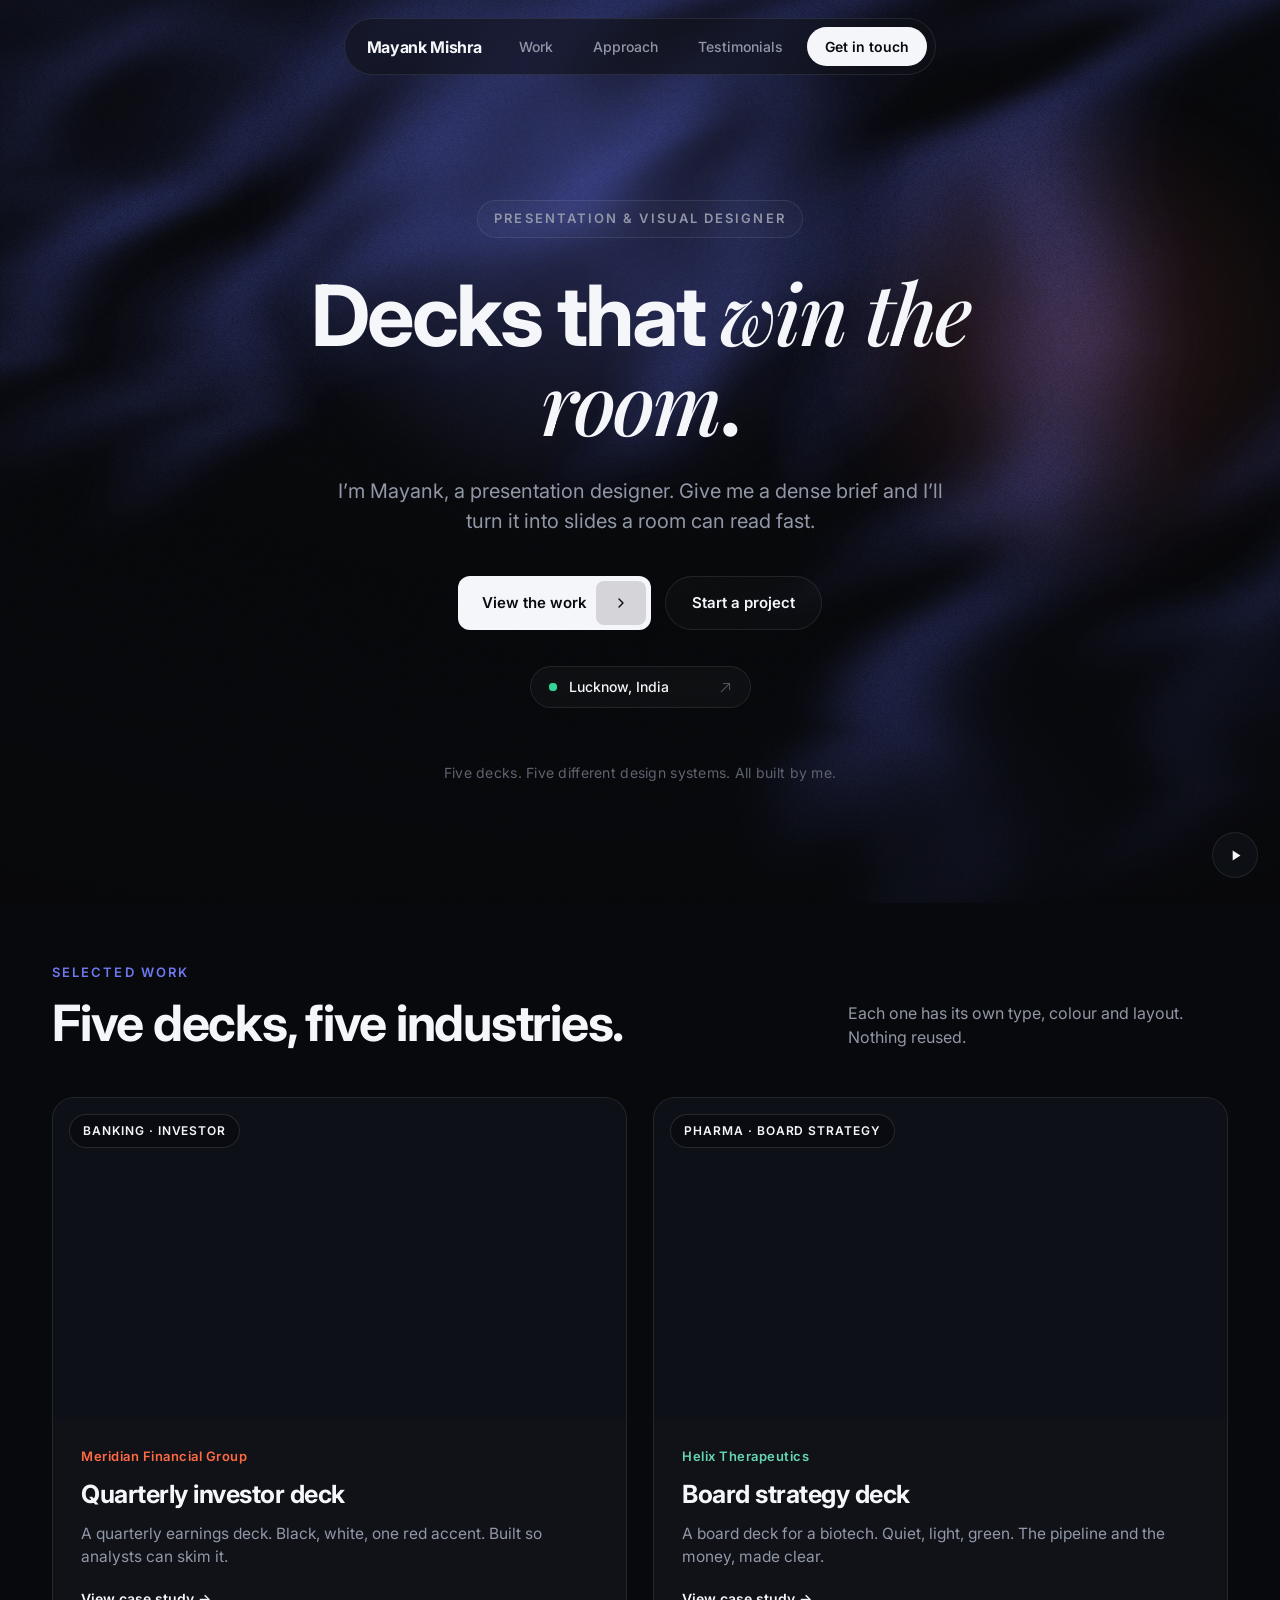
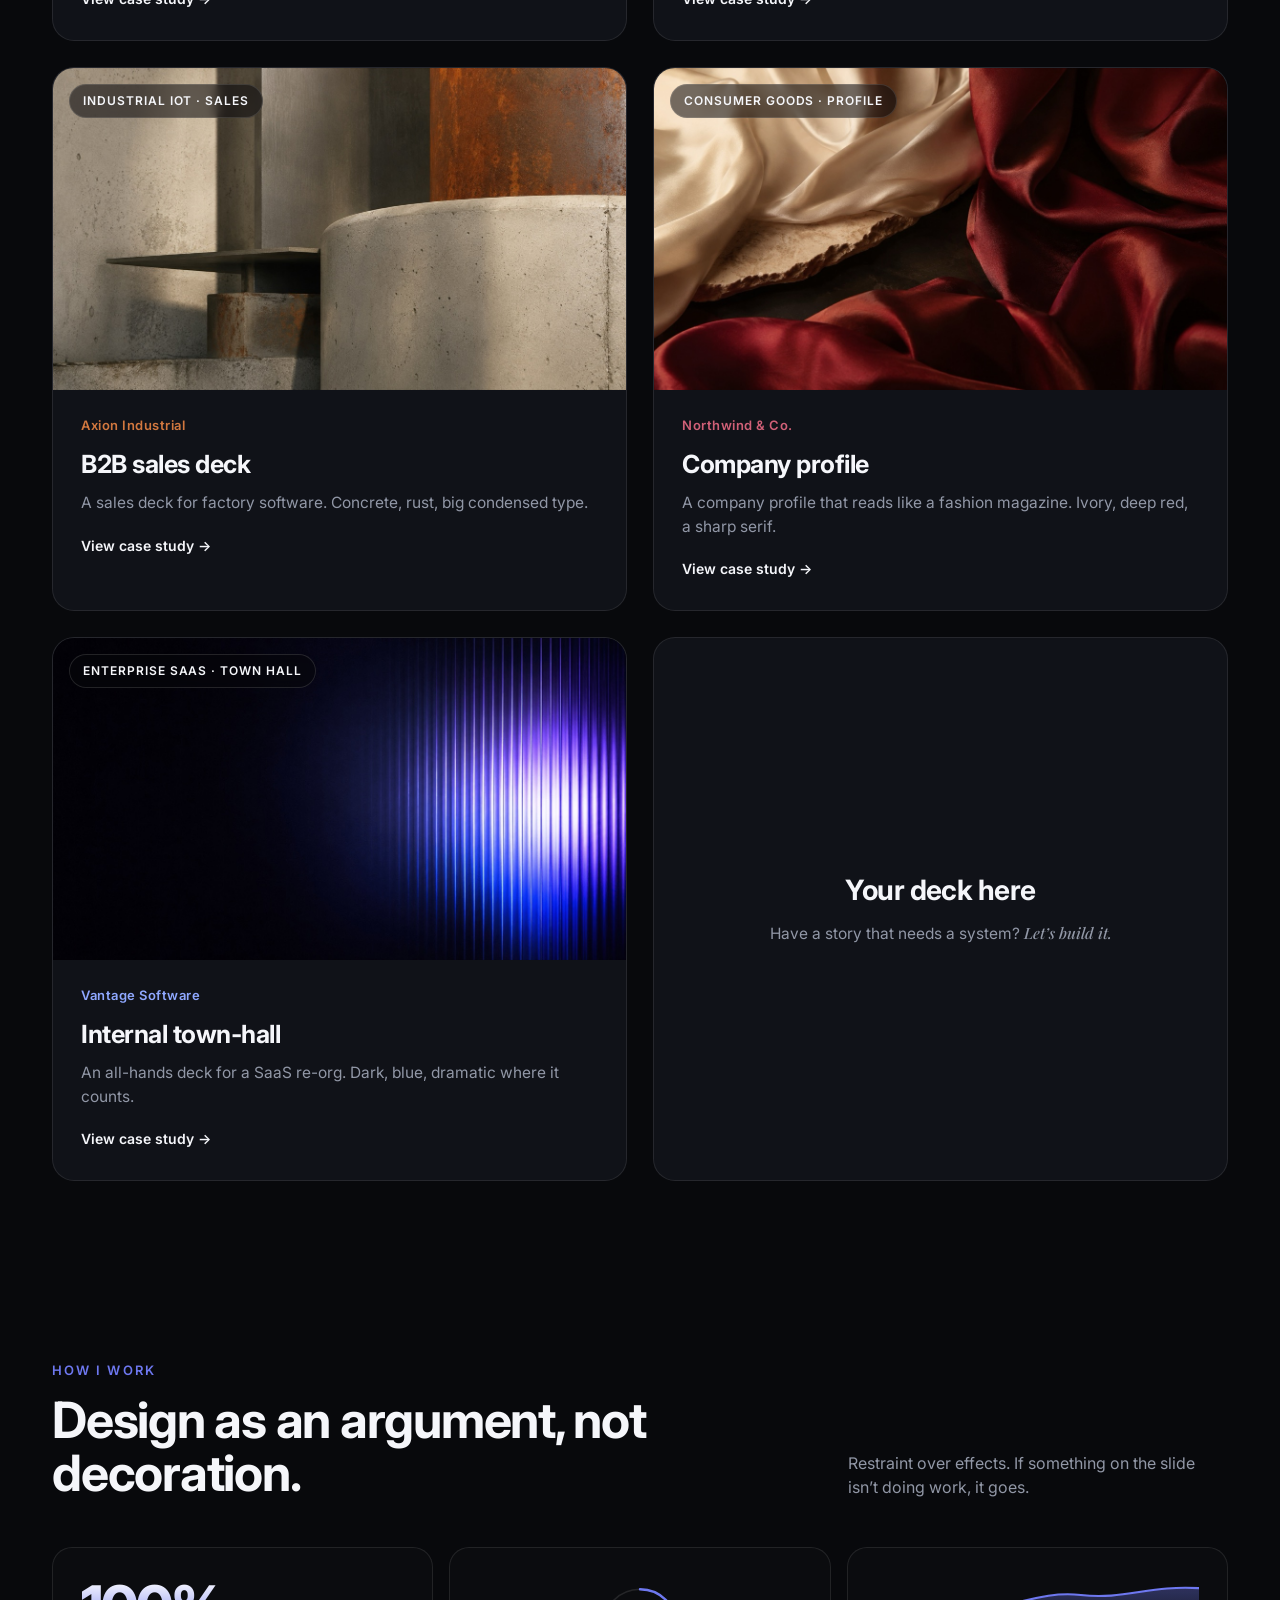
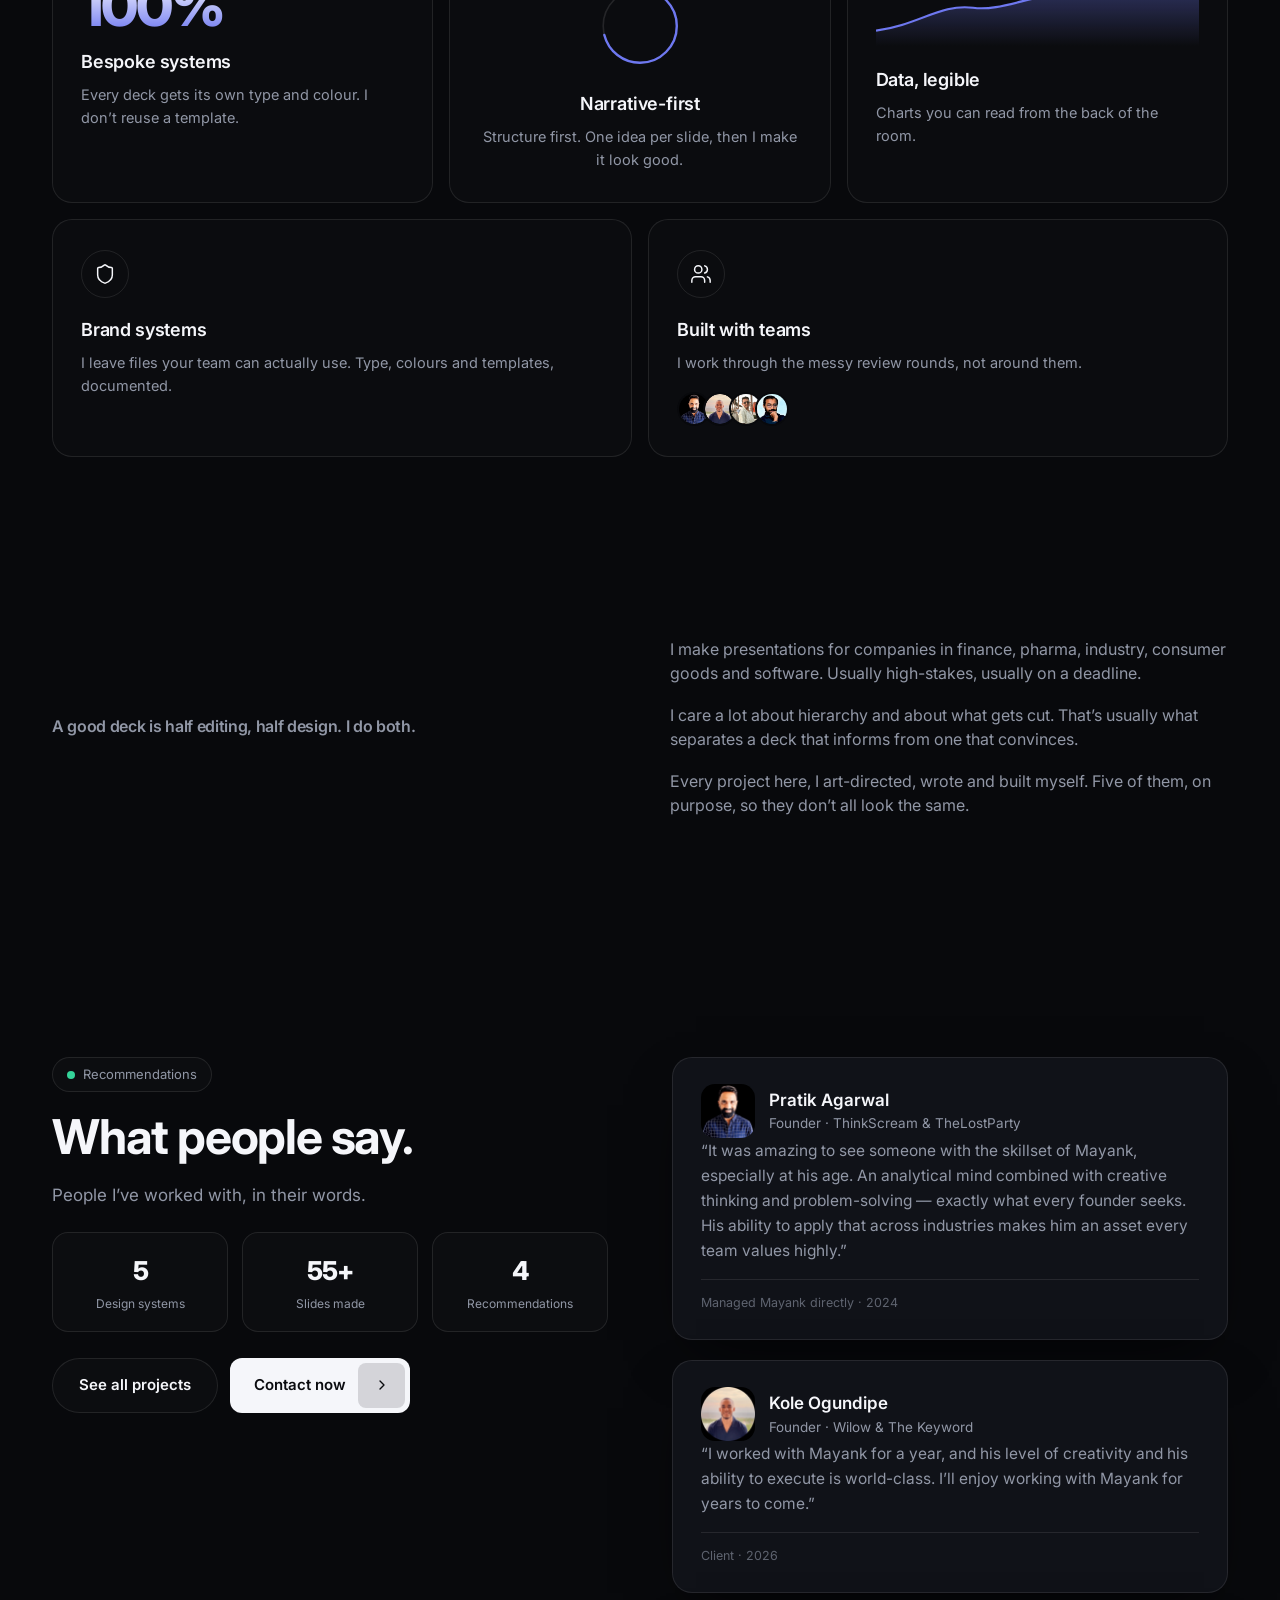
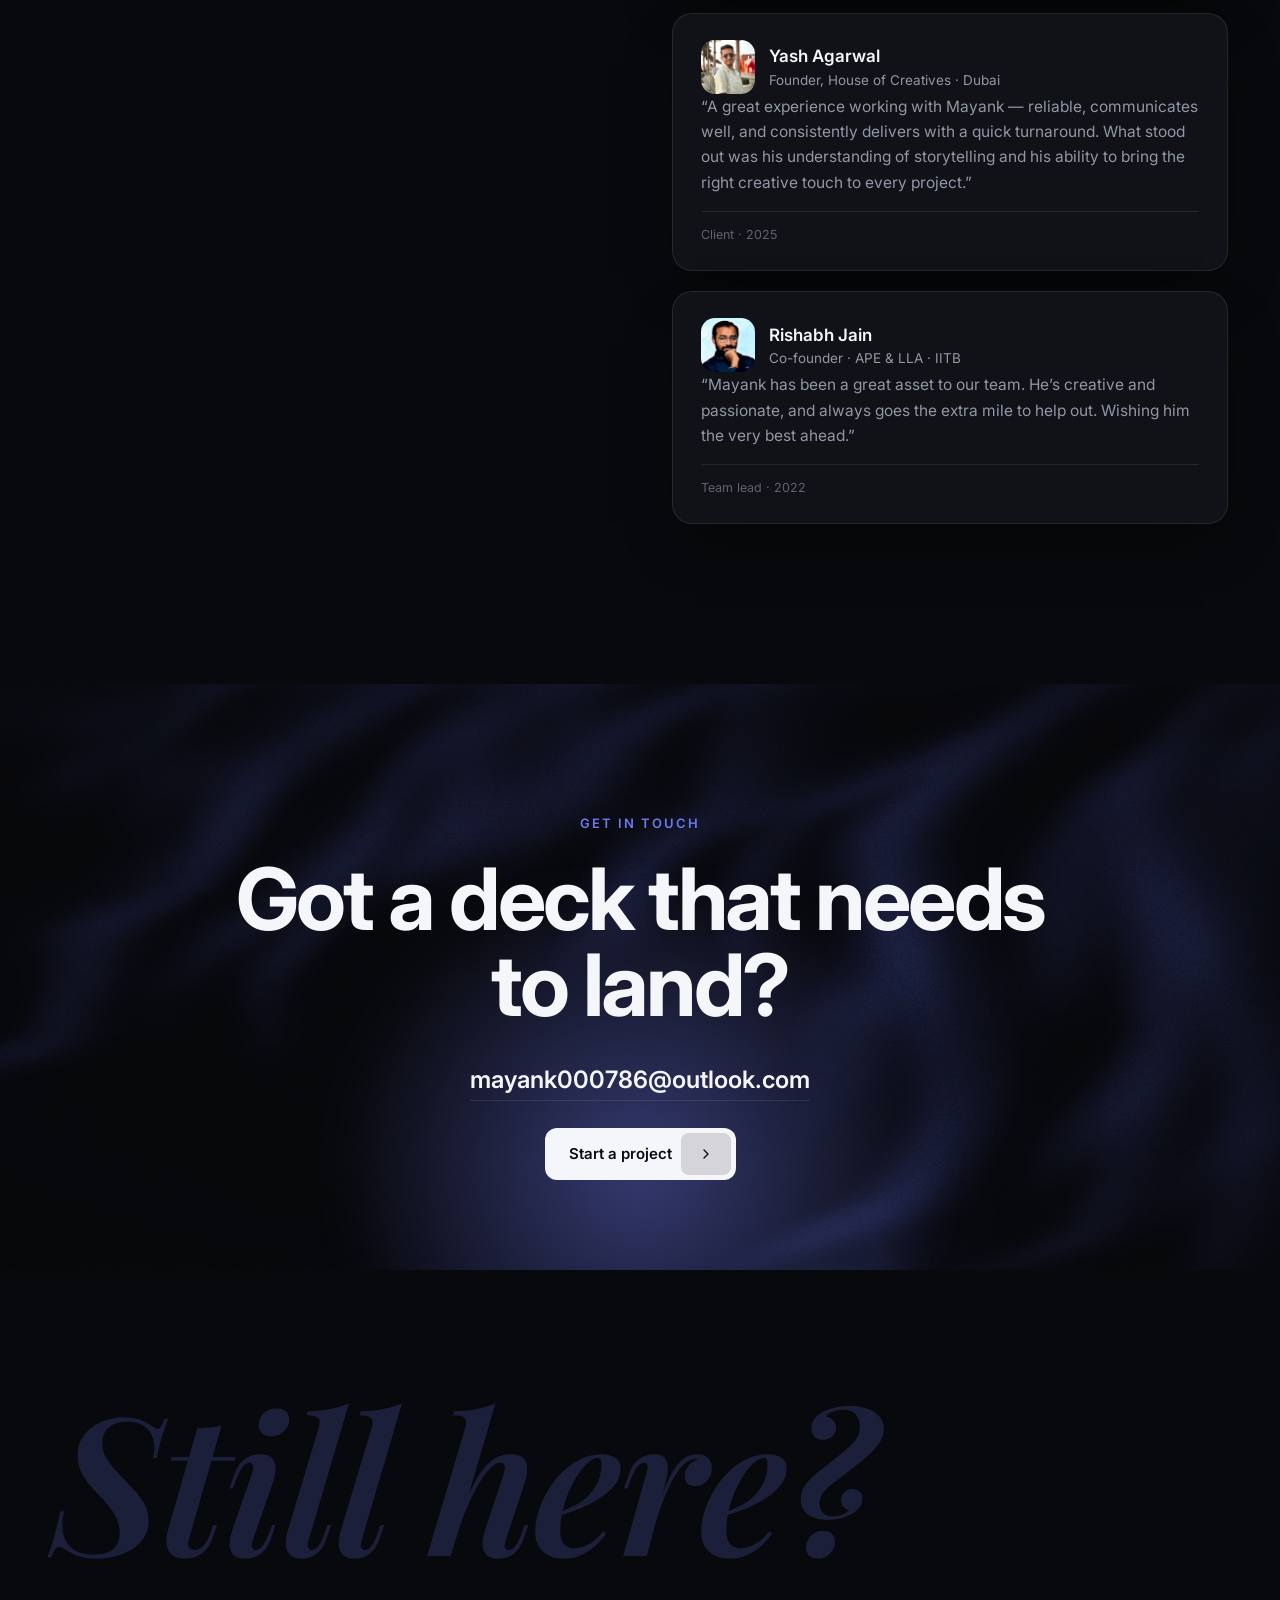
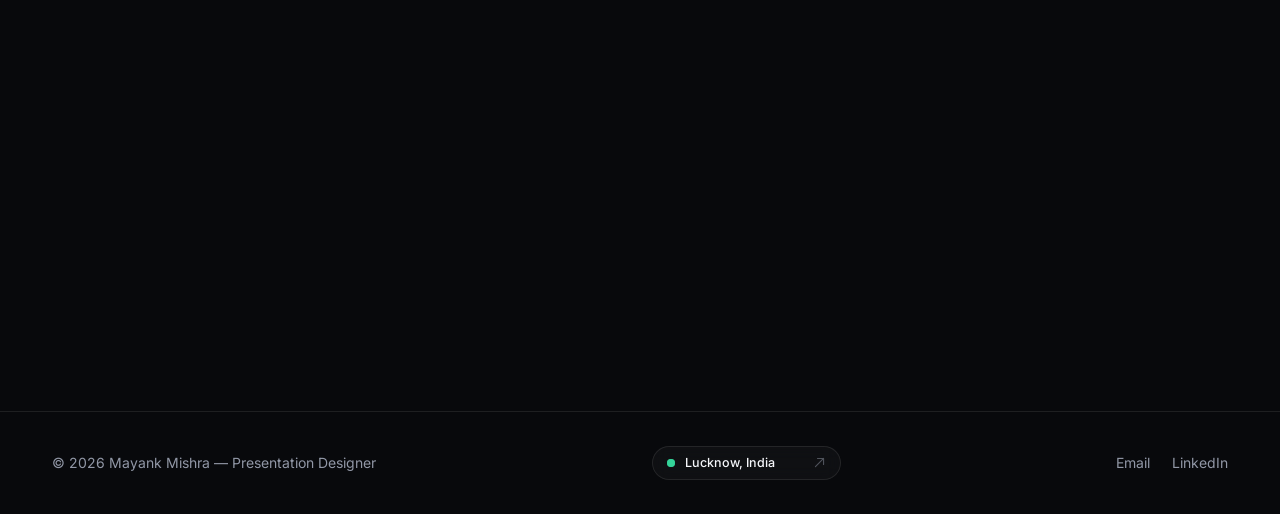
==== commit aa4aab37: "Background theme music: first-visit autoplay (gesture-safe), session-persistent, play/pause toggle C" ====
--- a/index.html
+++ b/index.html
@@ -278,5 +278,8 @@
 <script src="assets/img-load.js"></script>
 <script src="assets/nav.js"></script>
 <script src="assets/reveal.js"></script>
+<audio id="bgm" src="assets/theme.mp3" loop preload="auto"></audio>
+<button id="bgm-toggle" class="bgm-btn" type="button" aria-label="Toggle music"><svg class="ic-play" viewBox="0 0 24 24" fill="currentColor"><path d="M8 5v14l11-7z"/></svg><svg class="ic-pause" viewBox="0 0 24 24" fill="currentColor"><path d="M6 5h4v14H6zM14 5h4v14h-4z"/></svg></button>
+<script src="assets/music.js"></script>
 </body>
 </html>
--- a/styles.css
+++ b/styles.css
@@ -370,3 +370,11 @@
 .reveal{opacity:0;transform:translateY(22px);transition:opacity .7s cubic-bezier(.2,.7,.2,1),transform .7s cubic-bezier(.2,.7,.2,1)}
 .reveal.in{opacity:1;transform:none}
 @media (prefers-reduced-motion: reduce){.reveal{opacity:1!important;transform:none!important;transition:none}}
+/* background-music toggle */
+.bgm-btn{position:fixed;right:22px;bottom:22px;z-index:120;width:46px;height:46px;border-radius:50%;border:1px solid var(--line);background:rgba(16,18,24,.72);backdrop-filter:blur(10px);color:var(--tx);display:grid;place-items:center;cursor:pointer;transition:transform .2s,border-color .2s,box-shadow .3s}
+.bgm-btn:hover{transform:translateY(-2px);border-color:rgba(255,255,255,.25)}
+.bgm-btn svg{width:17px;height:17px}
+.bgm-btn .ic-pause{display:none}
+.bgm-btn.playing .ic-play{display:none}
+.bgm-btn.playing .ic-pause{display:block}
+.bgm-btn.playing{box-shadow:0 0 0 4px rgba(110,120,240,.12)}
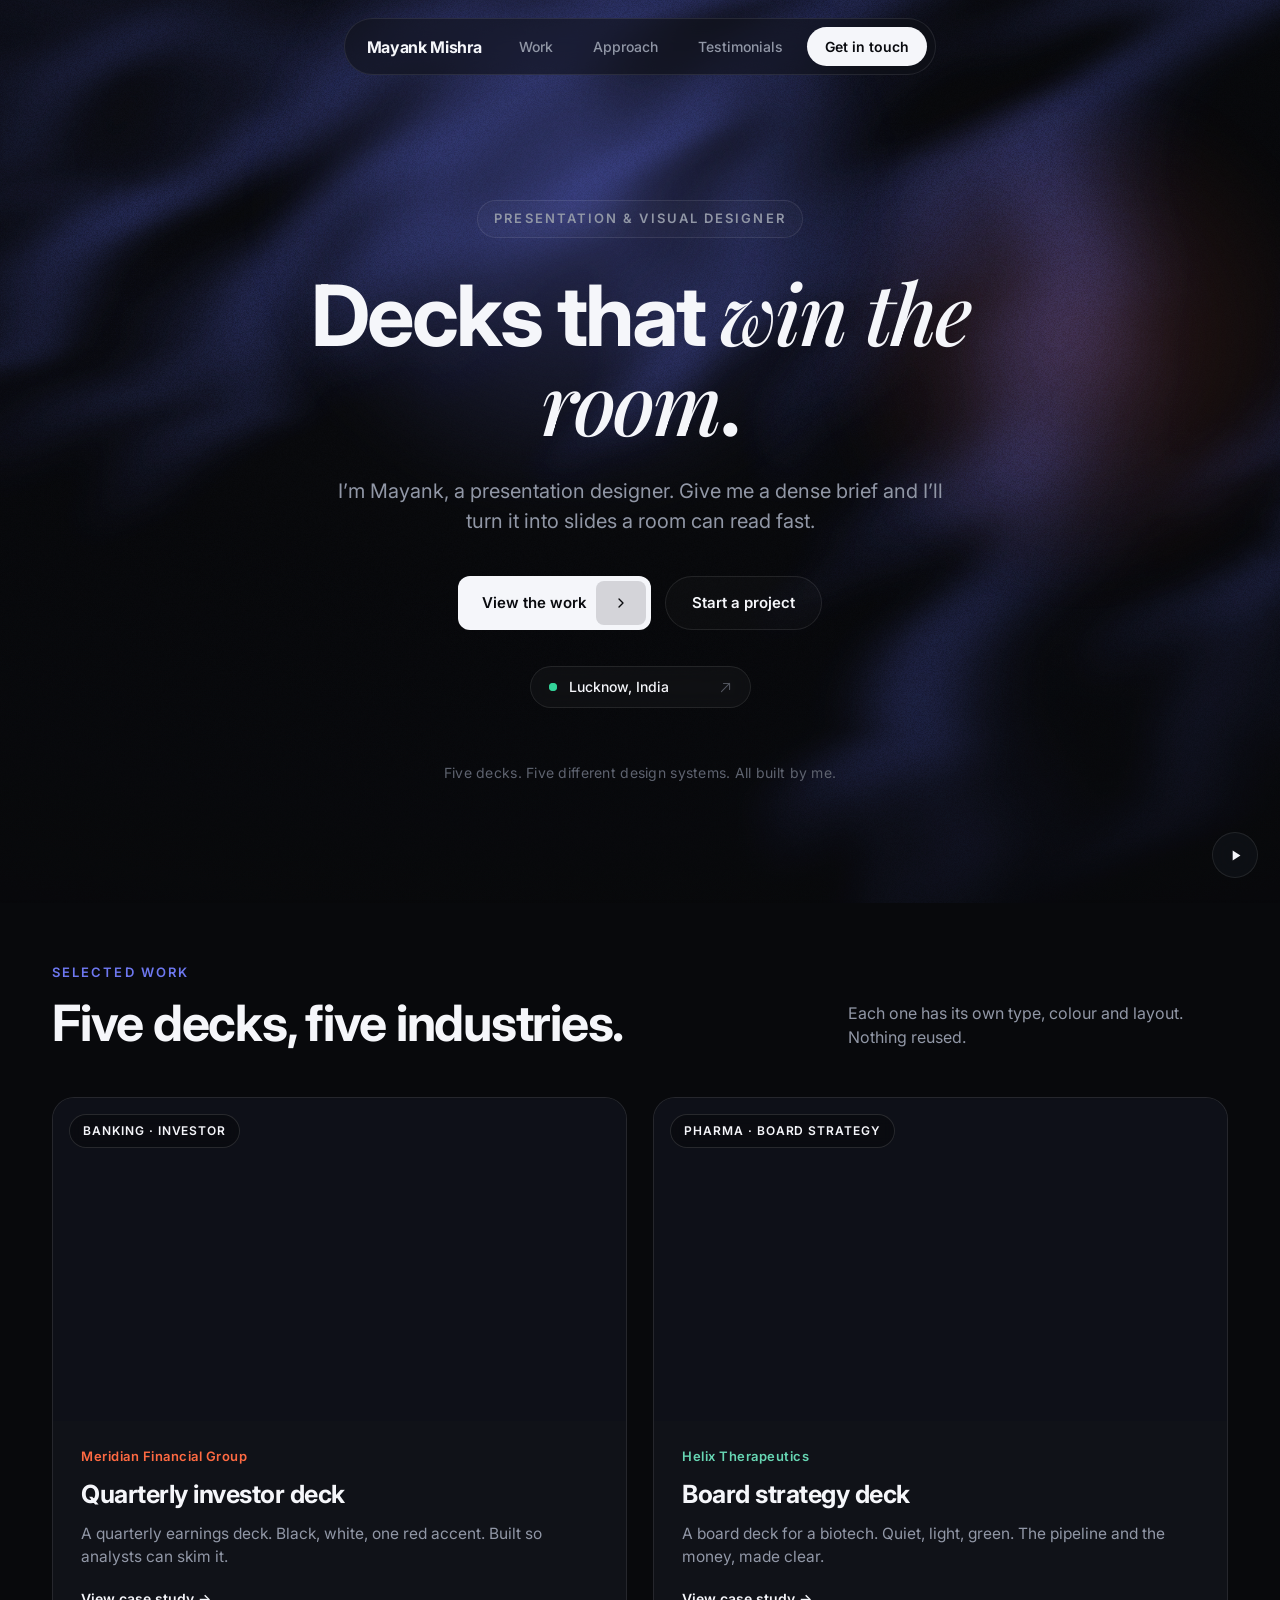
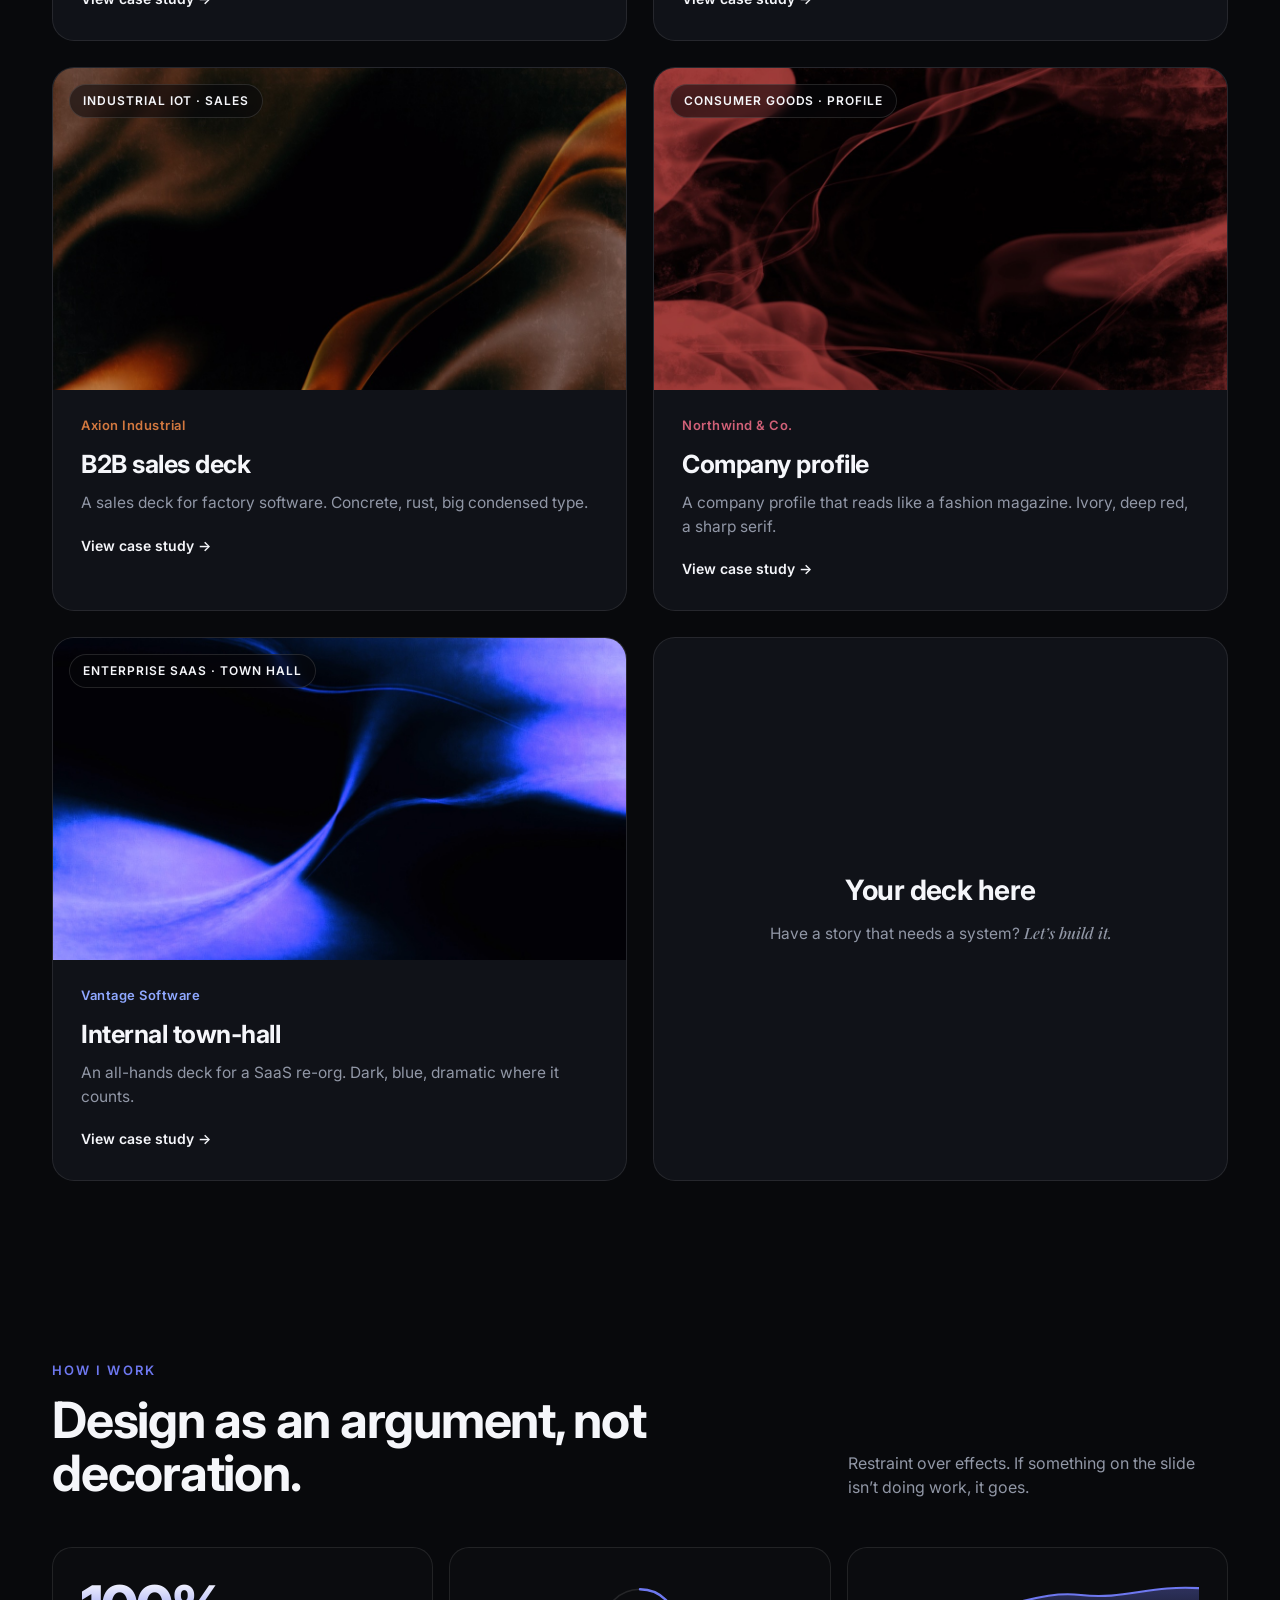
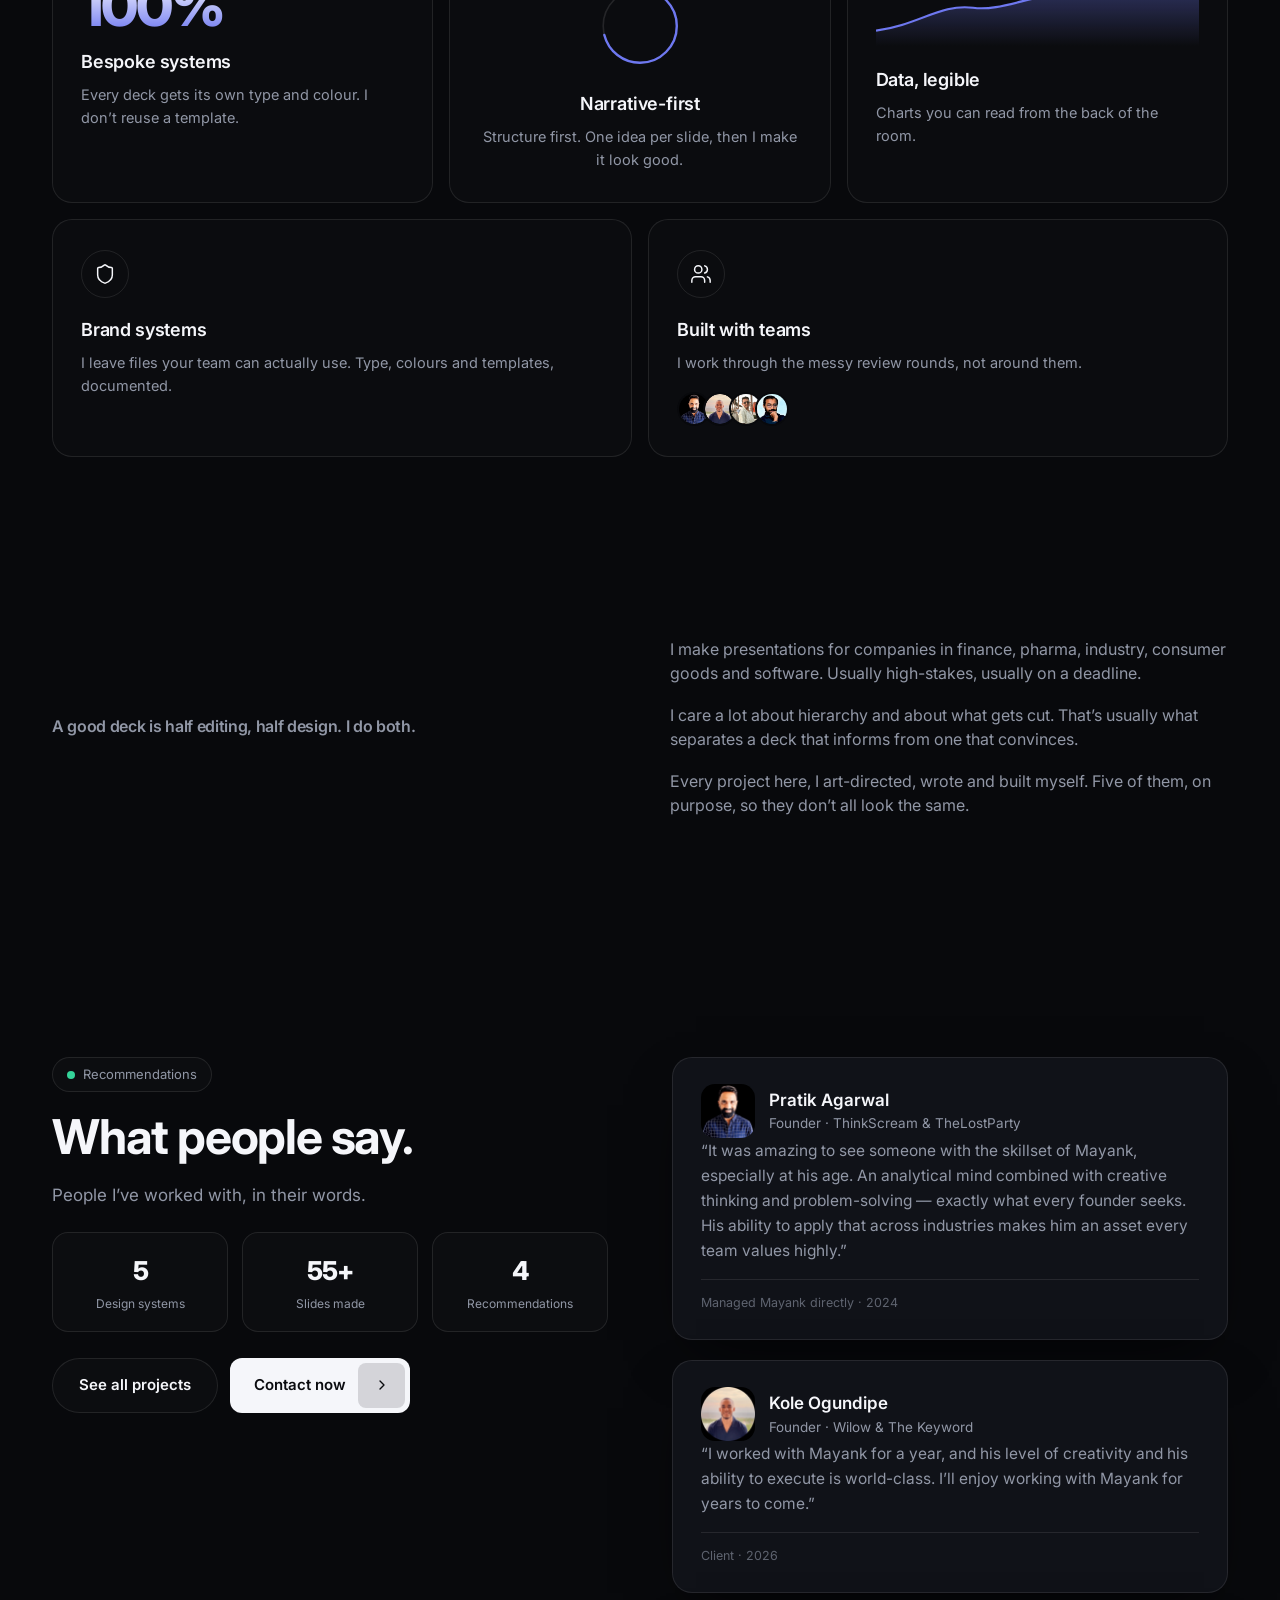
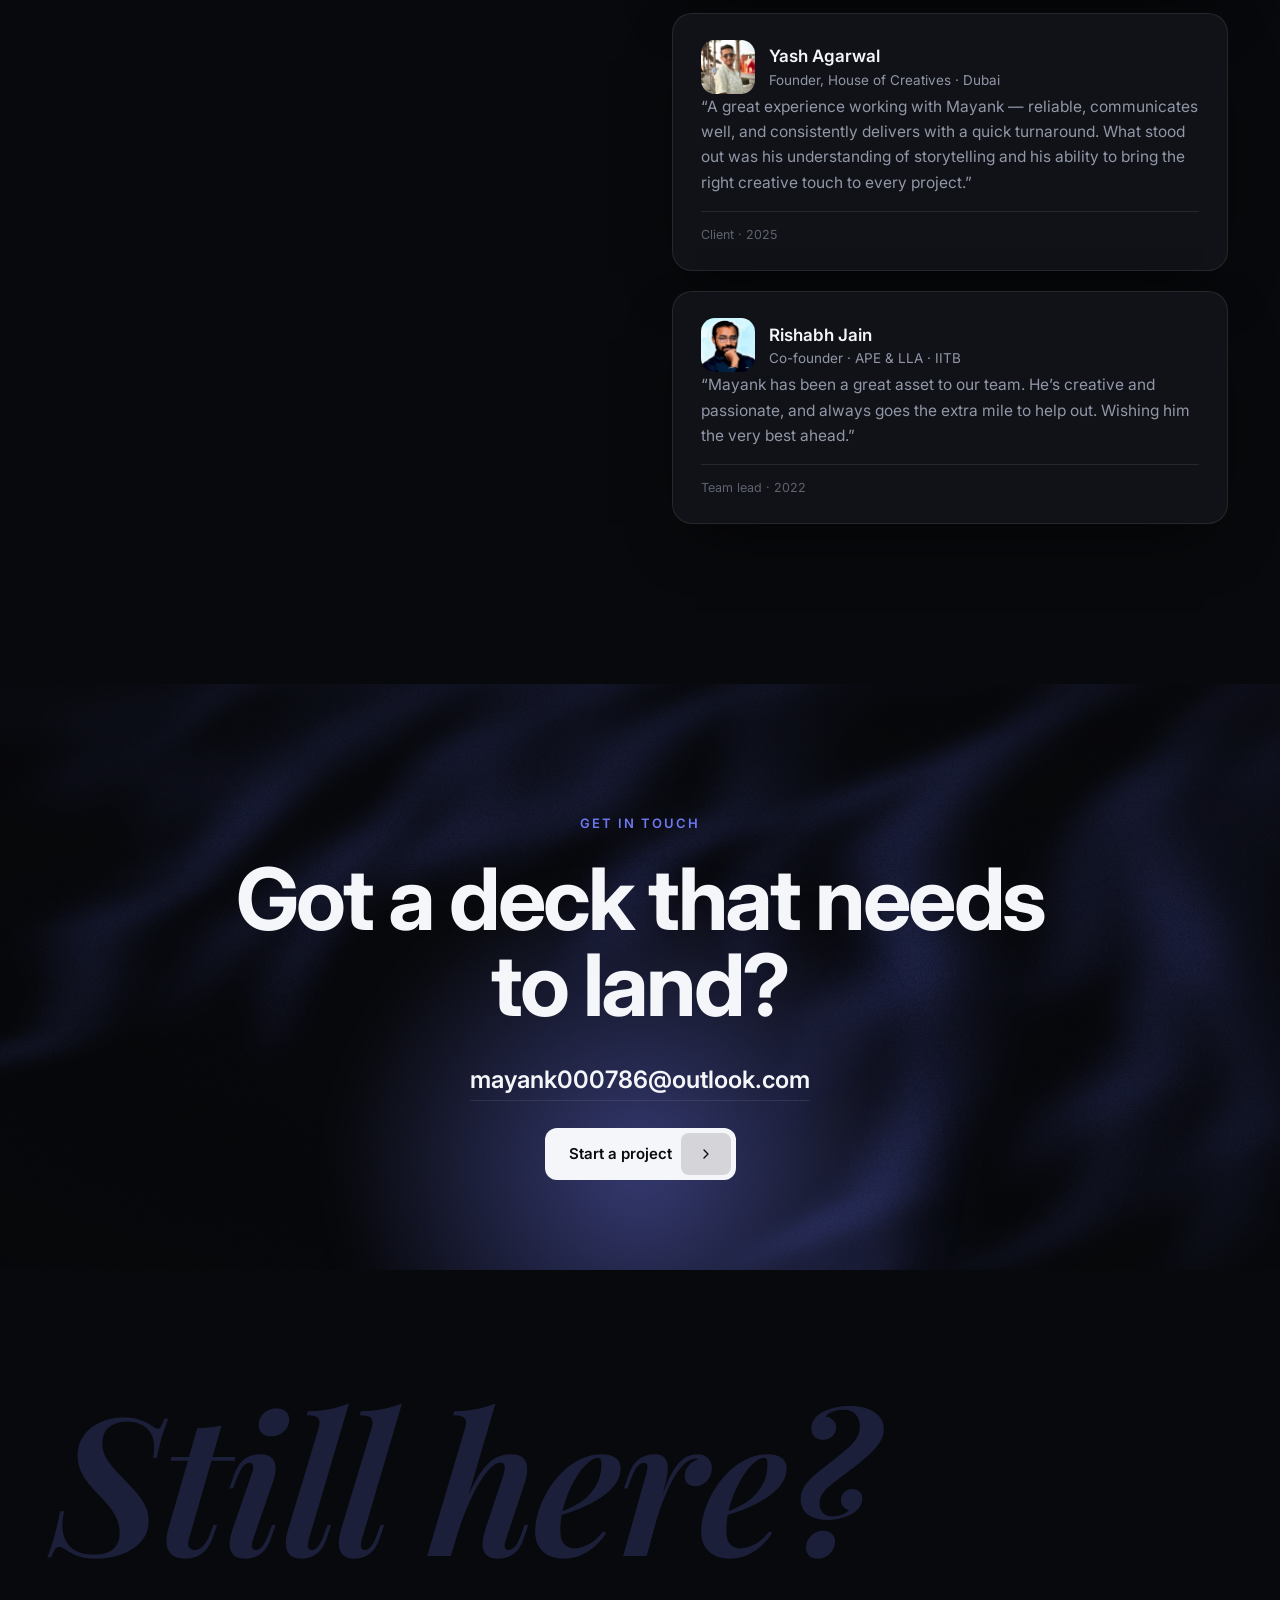
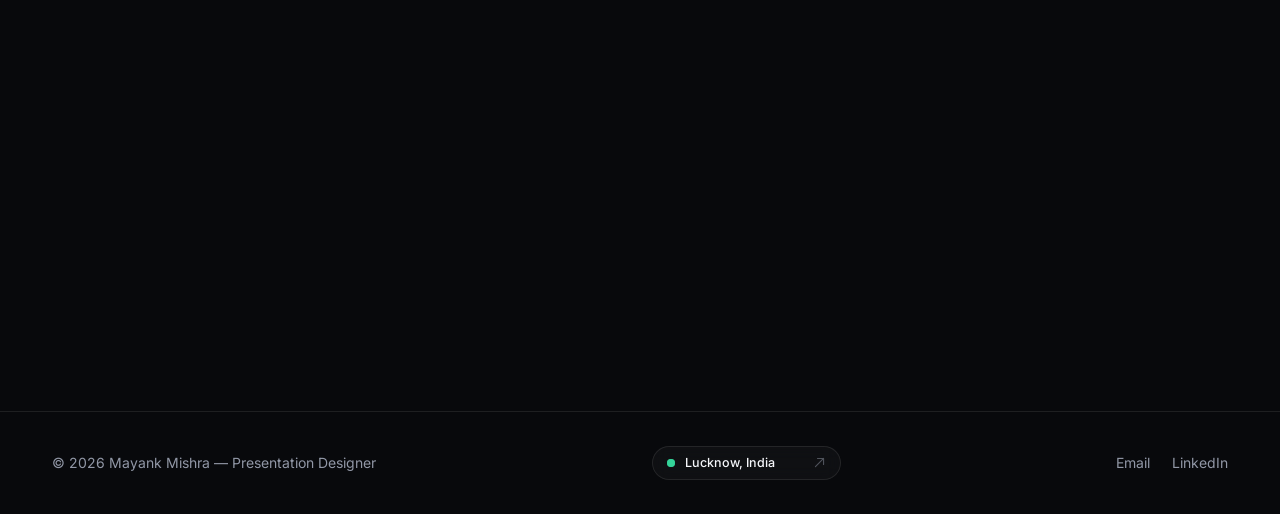
==== commit 1a81a634: "Etheral-style smoke thumbnails on work cards (cohesive with site aesthetic) Co-Authored-By: Claude O" ====
--- a/index.html
+++ b/index.html
@@ -59,7 +59,7 @@
     <div class="grid">
 
       <a class="card" href="meridian.html" style="--hue:rgba(255,74,28,.45)">
-        <div class="cov"><span class="tag">Banking · Investor</span><img loading="lazy" decoding="async" src="assets/meridian-art.png" alt="Meridian Financial Group" /></div>
+        <div class="cov"><span class="tag">Banking · Investor</span><img loading="lazy" decoding="async" src="assets/meridian-thumb.png" alt="Meridian Financial Group" /></div>
         <div class="body">
           <div class="ind" style="color:#FF6A42">Meridian Financial Group</div>
           <h3>Quarterly investor deck</h3>
@@ -69,7 +69,7 @@
       </a>
 
       <a class="card" href="helix.html" style="--hue:rgba(83,192,161,.4)">
-        <div class="cov"><span class="tag">Pharma · Board strategy</span><img loading="lazy" decoding="async" src="assets/helix-art.png" alt="Helix Therapeutics" /></div>
+        <div class="cov"><span class="tag">Pharma · Board strategy</span><img loading="lazy" decoding="async" src="assets/helix-thumb.png" alt="Helix Therapeutics" /></div>
         <div class="body">
           <div class="ind" style="color:#67D6B3">Helix Therapeutics</div>
           <h3>Board strategy deck</h3>
@@ -79,7 +79,7 @@
       </a>
 
       <a class="card" href="axion.html" style="--hue:rgba(168,71,42,.45)">
-        <div class="cov"><span class="tag">Industrial IoT · Sales</span><img loading="lazy" decoding="async" src="assets/axion-art.png" alt="Axion Industrial" /></div>
+        <div class="cov"><span class="tag">Industrial IoT · Sales</span><img loading="lazy" decoding="async" src="assets/axion-thumb.png" alt="Axion Industrial" /></div>
         <div class="body">
           <div class="ind" style="color:#D2783F">Axion Industrial</div>
           <h3>B2B sales deck</h3>
@@ -89,7 +89,7 @@
       </a>
 
       <a class="card" href="northwind.html" style="--hue:rgba(168,58,72,.45)">
-        <div class="cov"><span class="tag">Consumer goods · Profile</span><img loading="lazy" decoding="async" src="assets/northwind-art.png" alt="Northwind &amp; Co." /></div>
+        <div class="cov"><span class="tag">Consumer goods · Profile</span><img loading="lazy" decoding="async" src="assets/northwind-thumb.png" alt="Northwind &amp; Co." /></div>
         <div class="body">
           <div class="ind" style="color:#D06077">Northwind &amp; Co.</div>
           <h3>Company profile</h3>
@@ -99,7 +99,7 @@
       </a>
 
       <a class="card" href="vantage.html" style="--hue:rgba(91,130,255,.5)">
-        <div class="cov"><span class="tag">Enterprise SaaS · Town hall</span><img loading="lazy" decoding="async" src="assets/vantage-art.png" alt="Vantage Software" /></div>
+        <div class="cov"><span class="tag">Enterprise SaaS · Town hall</span><img loading="lazy" decoding="async" src="assets/vantage-thumb.png" alt="Vantage Software" /></div>
         <div class="body">
           <div class="ind" style="color:#8FA8FF">Vantage Software</div>
           <h3>Internal town-hall</h3>
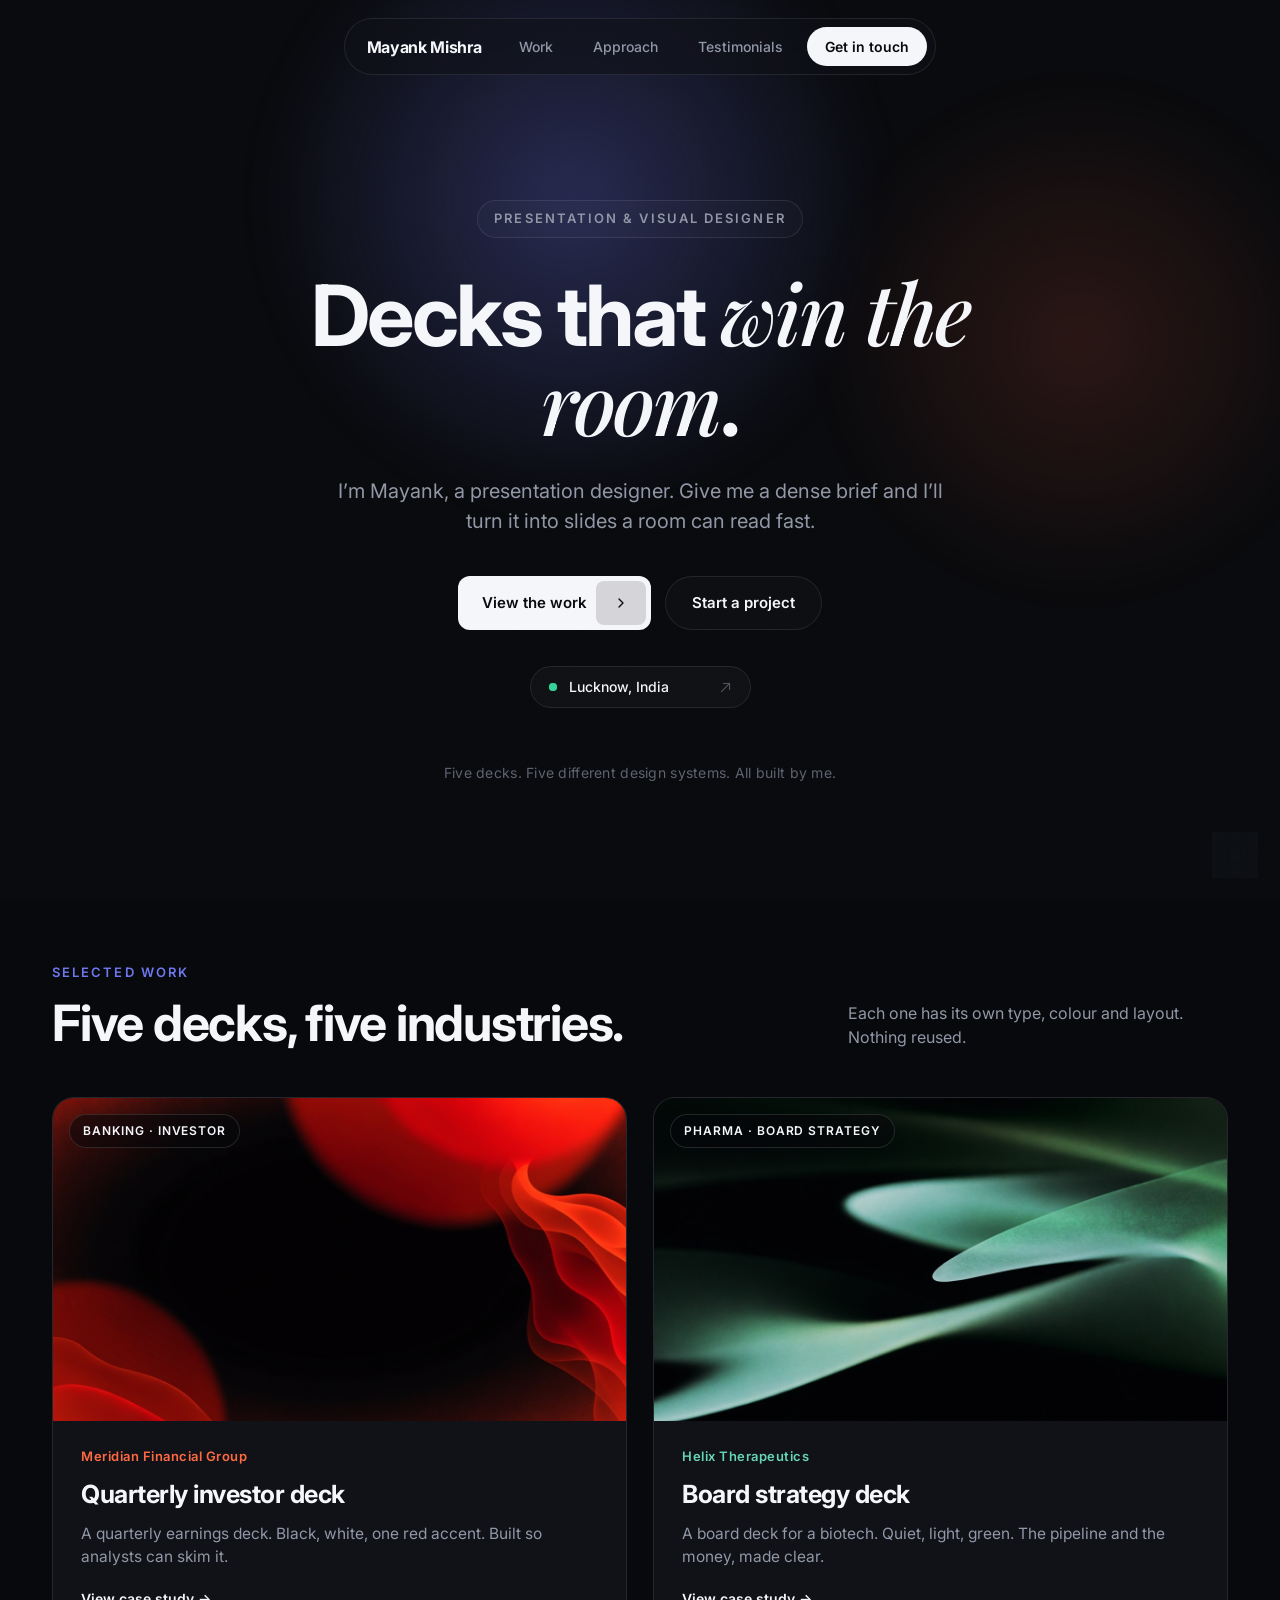
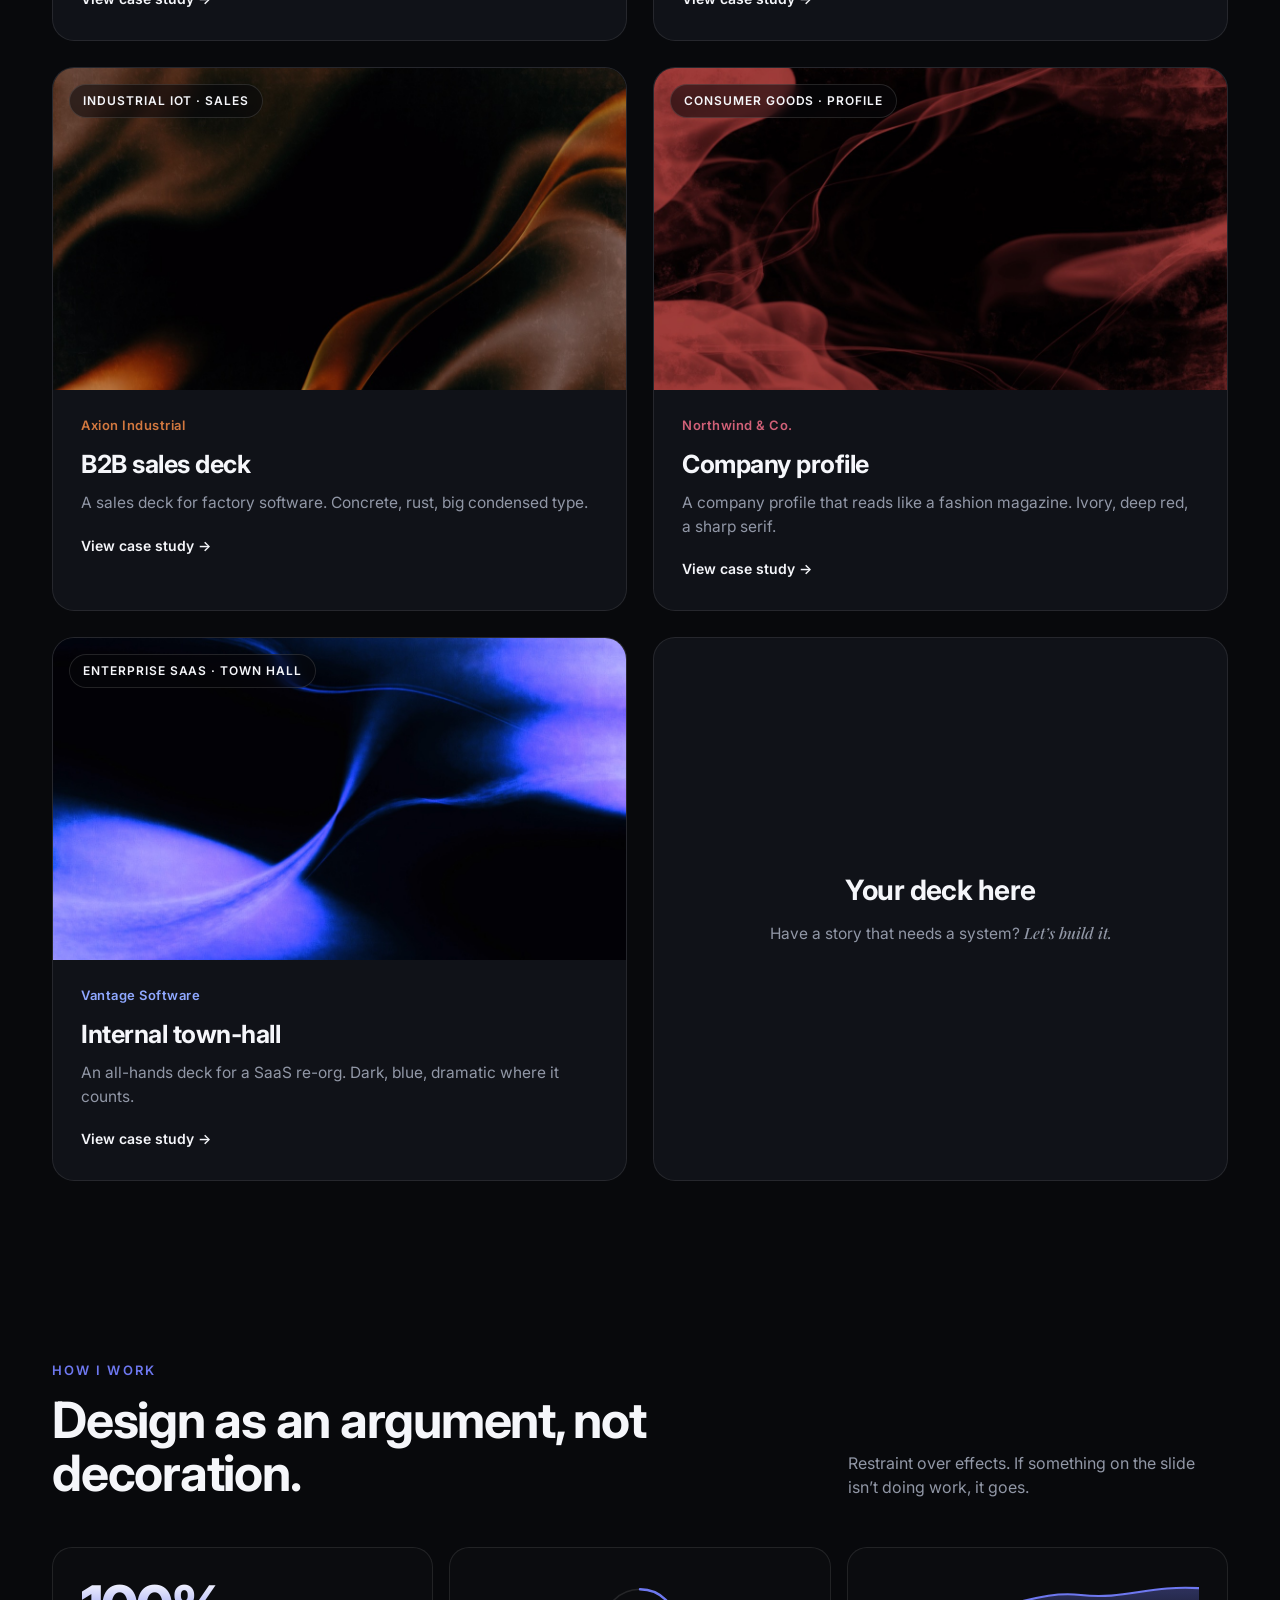
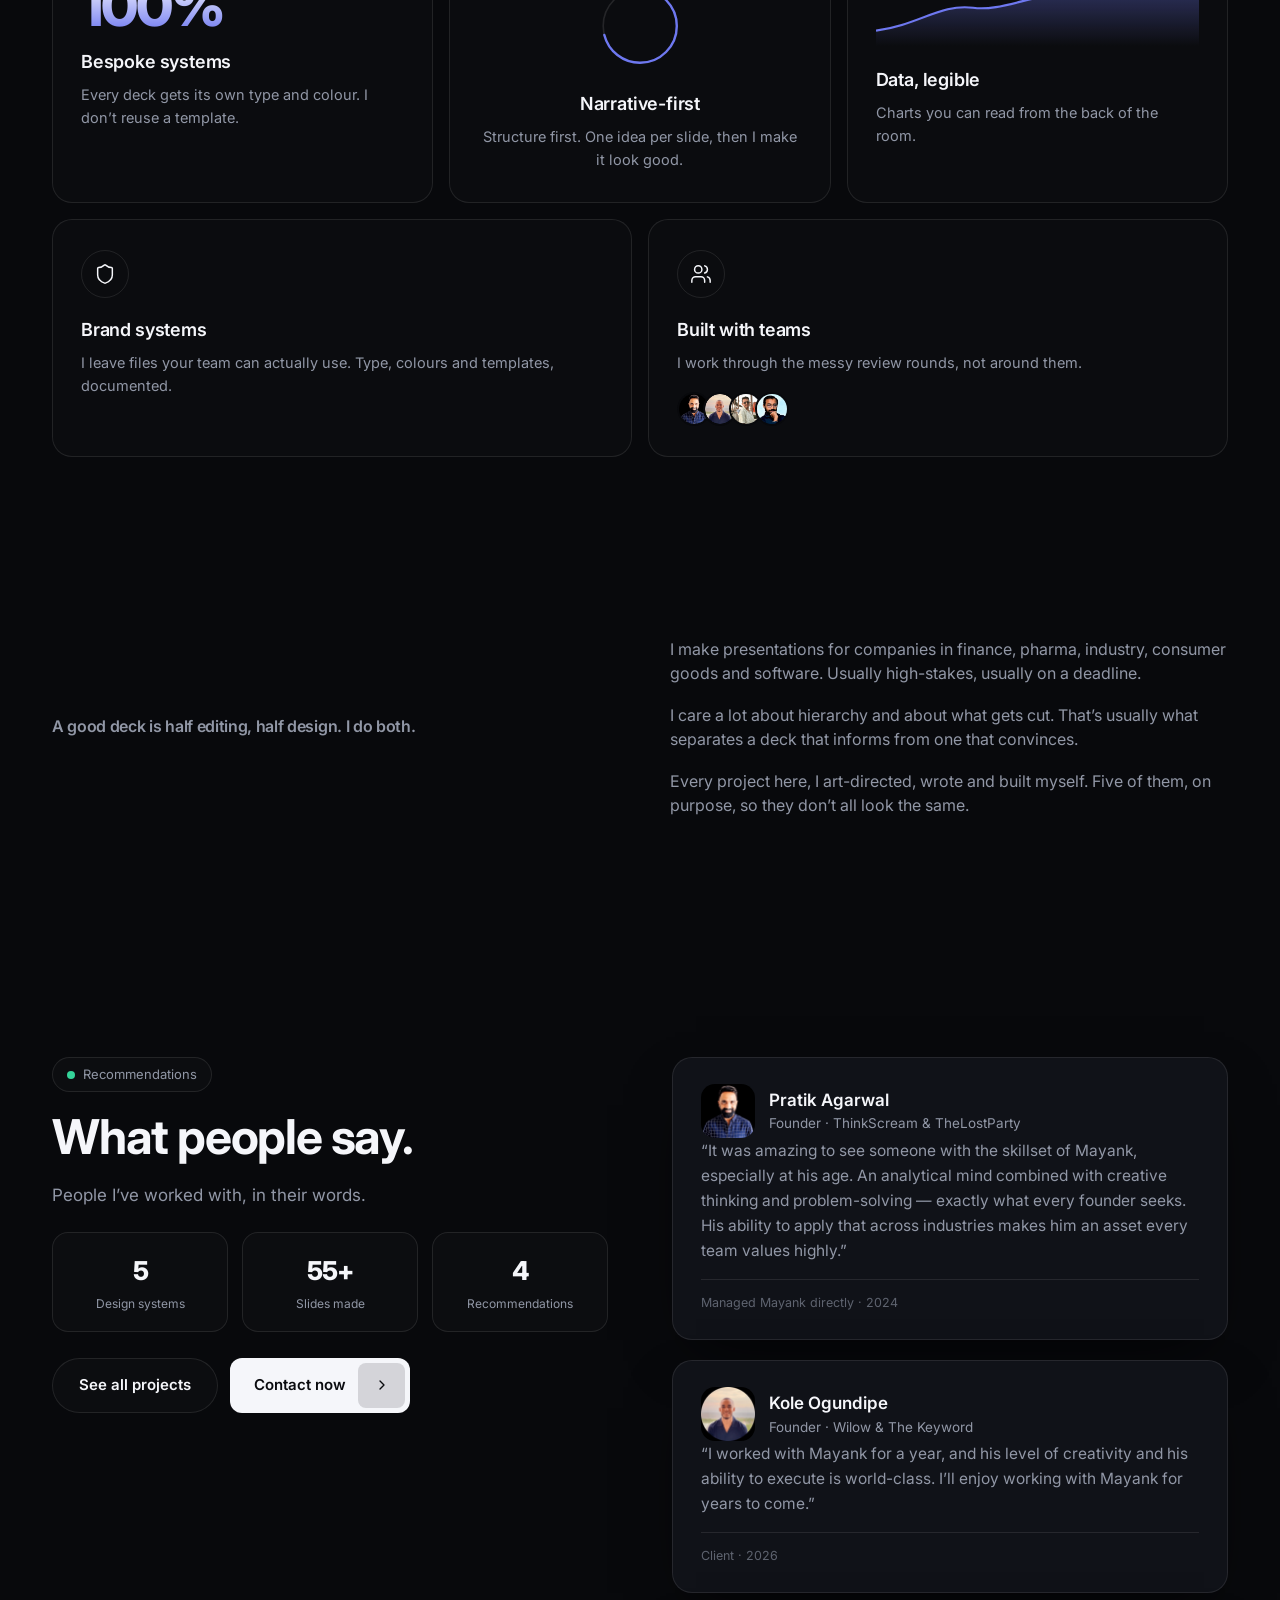
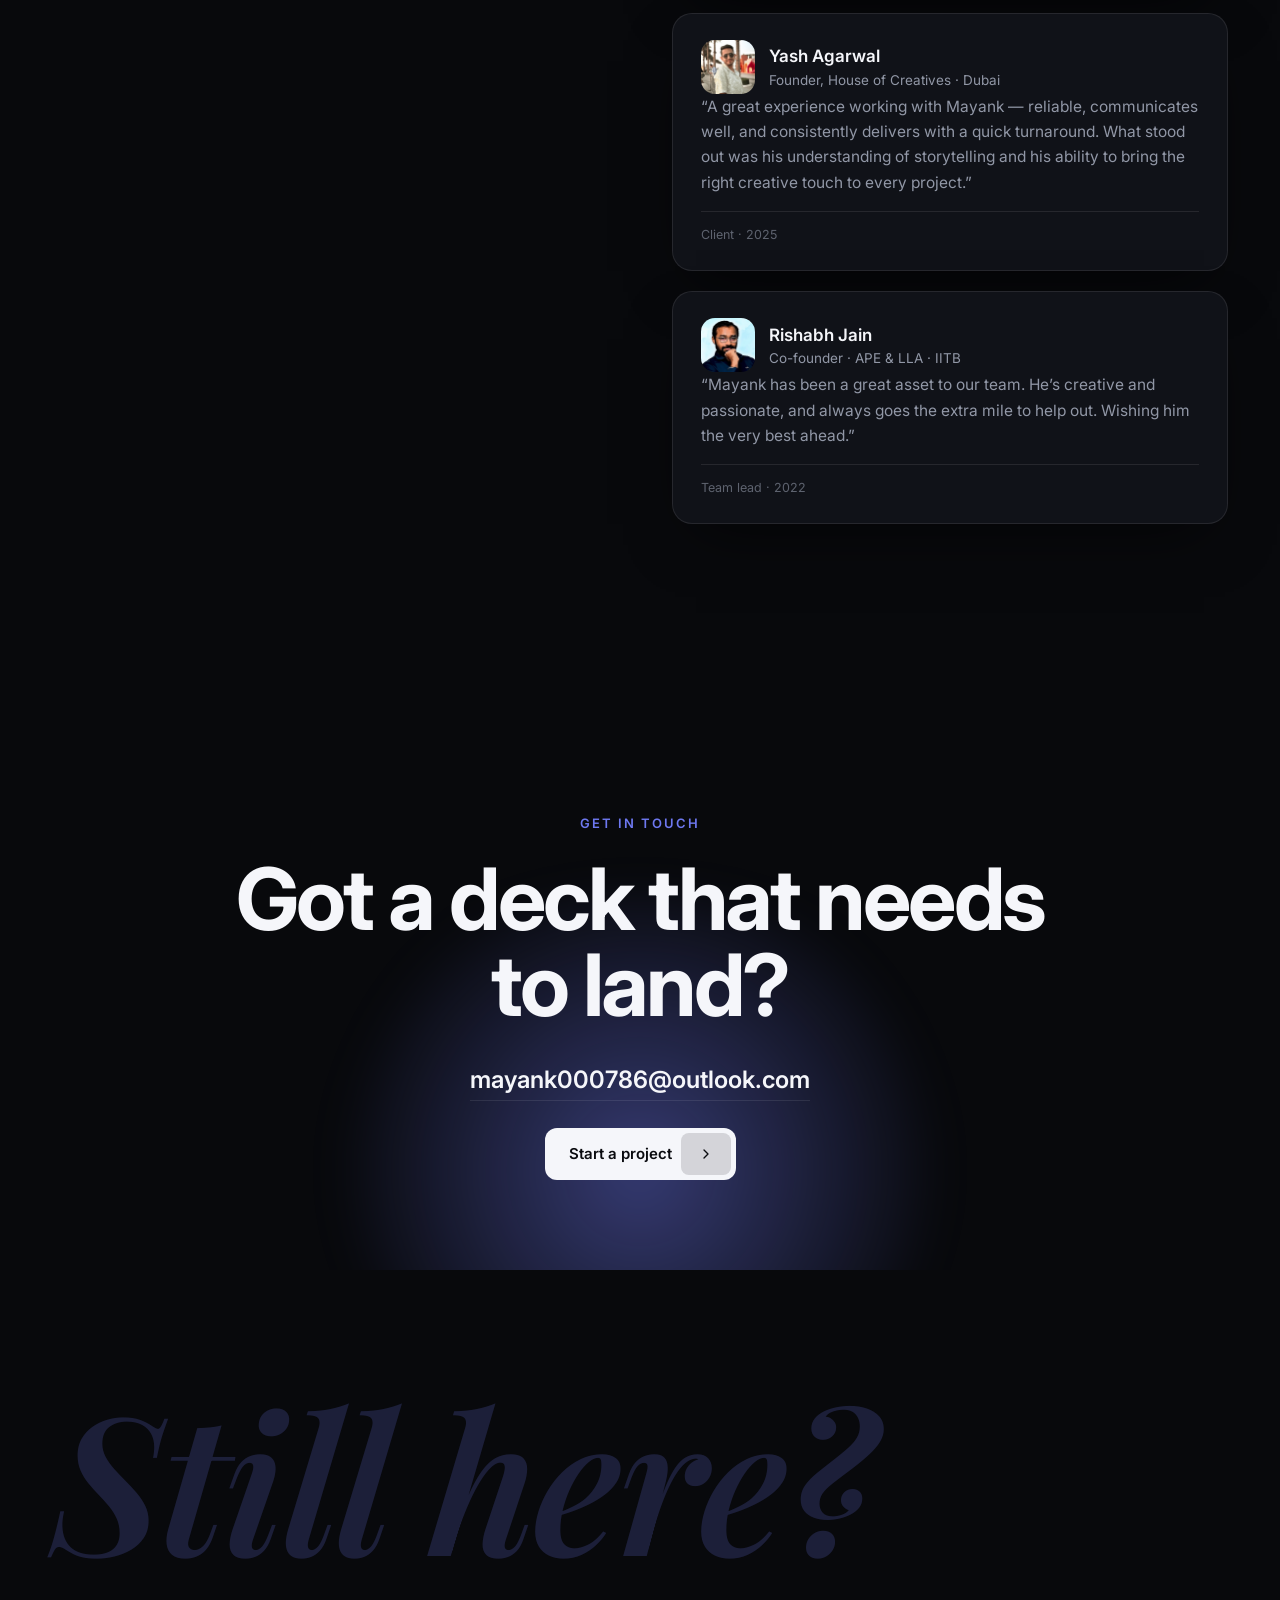
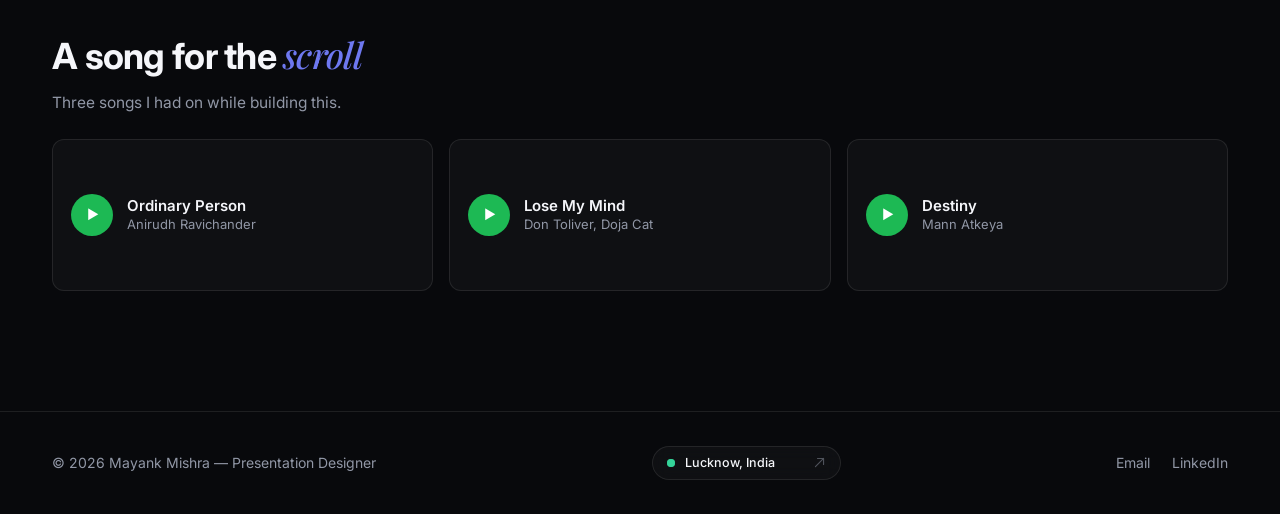
==== commit 8b1098ee: "Perf: drop live etheral from home (keep on cards); Spotify loads on click Co-Authored-By: Claude Opu" ====
--- a/index.html
+++ b/index.html
@@ -24,7 +24,6 @@
 </header>
 
 <section class="hero">
-  <div class="etheral-bg"><div class="etheral-host"></div></div>
   <div class="glow g1"></div>
   <div class="glow g2"></div>
   <div class="wrap">
@@ -219,7 +218,6 @@
 </section>
 
 <section class="contact" id="contact">
-  <div class="etheral-bg etheral-bottom"><div class="etheral-host" data-color="rgba(96,110,235,0.5)"></div></div>
   <div class="glow g"></div>
   <div class="wrap">
     <div class="k">Get in touch</div>
@@ -239,9 +237,9 @@
       <div class="bh">A song for the <em>scroll</em></div>
       <div class="bsub">Three songs I had on while building this.</div>
       <div class="songs">
-        <iframe class="spotify" style="border-radius:12px" src="https://open.spotify.com/embed/track/6FahmzZYKH0zb2f9hrVsvw?utm_source=generator&amp;theme=0&amp;si=787366cae9f645d7" width="100%" height="152" frameBorder="0" allowfullscreen="" allow="autoplay; clipboard-write; encrypted-media; fullscreen; picture-in-picture" loading="lazy" title="Spotify player"></iframe>
-        <iframe class="spotify" style="border-radius:12px" src="https://open.spotify.com/embed/track/02BcXEH1zJYbXSabPtNlKf?utm_source=generator&amp;theme=0&amp;si=52664fa7a2194693" width="100%" height="152" frameBorder="0" allowfullscreen="" allow="autoplay; clipboard-write; encrypted-media; fullscreen; picture-in-picture" loading="lazy" title="Spotify player"></iframe>
-        <iframe class="spotify" style="border-radius:12px" src="https://open.spotify.com/embed/track/79WcL9b7spam7V0nBJNa6O?utm_source=generator&amp;theme=0&amp;si=4e8d955b39ca4875" width="100%" height="152" frameBorder="0" allowfullscreen="" allow="autoplay; clipboard-write; encrypted-media; fullscreen; picture-in-picture" loading="lazy" title="Spotify player"></iframe>
+        <button class="song-fac" type="button" data-id="6FahmzZYKH0zb2f9hrVsvw"><span class="pl">&#9654;</span><span class="si"><b>Ordinary Person</b><i>Anirudh Ravichander</i></span></button>
+        <button class="song-fac" type="button" data-id="02BcXEH1zJYbXSabPtNlKf"><span class="pl">&#9654;</span><span class="si"><b>Lose My Mind</b><i>Don Toliver, Doja Cat</i></span></button>
+        <button class="song-fac" type="button" data-id="79WcL9b7spam7V0nBJNa6O"><span class="pl">&#9654;</span><span class="si"><b>Destiny</b><i>Mann Atkeya</i></span></button>
       </div>
     </div>
   </div>
@@ -262,7 +260,6 @@
   </div>
 </footer>
 
-<script src="assets/etheral-shadow.js"></script>
 <script>
 (function(){
   function tick(){
@@ -281,5 +278,6 @@
 <audio id="bgm" src="assets/theme.mp3" loop preload="auto"></audio>
 <button id="bgm-toggle" class="bgm-btn" type="button" aria-label="Toggle music"><svg class="ic-play" viewBox="0 0 24 24" fill="currentColor"><path d="M8 5v14l11-7z"/></svg><svg class="ic-pause" viewBox="0 0 24 24" fill="currentColor"><path d="M6 5h4v14H6zM14 5h4v14h-4z"/></svg></button>
 <script src="assets/music.js"></script>
+<script>(function(){document.addEventListener("click",function(e){var b=e.target.closest&&e.target.closest(".song-fac");if(!b)return;var f=document.createElement("iframe");f.className="spotify";f.src="https://open.spotify.com/embed/track/"+b.getAttribute("data-id")+"?utm_source=generator&theme=0";f.width="100%";f.height="152";f.loading="lazy";f.setAttribute("frameborder","0");f.allow="autoplay; clipboard-write; encrypted-media; fullscreen; picture-in-picture";f.style.cssText="border:0;border-radius:12px";b.replaceWith(f);f.contentWindow&&0;});})();</script>
 </body>
 </html>
--- a/styles.css
+++ b/styles.css
@@ -378,3 +378,10 @@
 .bgm-btn.playing .ic-play{display:none}
 .bgm-btn.playing .ic-pause{display:block}
 .bgm-btn.playing{box-shadow:0 0 0 4px rgba(110,120,240,.12)}
+/* spotify click-to-load facade */
+.song-fac{display:flex;align-items:center;gap:14px;width:100%;height:152px;border:1px solid var(--line);border-radius:12px;background:rgba(255,255,255,.03);color:var(--tx);cursor:pointer;padding:0 18px;font:inherit;text-align:left;transition:border-color .2s,background .2s}
+.song-fac:hover{border-color:rgba(255,255,255,.22);background:rgba(255,255,255,.06)}
+.song-fac .pl{width:42px;height:42px;border-radius:50%;background:#1DB954;color:#fff;display:grid;place-items:center;flex-shrink:0;font-size:13px;padding-left:2px}
+.song-fac .si{display:flex;flex-direction:column;line-height:1.35;overflow:hidden}
+.song-fac .si b{font-weight:600;font-size:15px;white-space:nowrap;overflow:hidden;text-overflow:ellipsis}
+.song-fac .si i{font-style:normal;color:var(--mut);font-size:13px;white-space:nowrap;overflow:hidden;text-overflow:ellipsis}
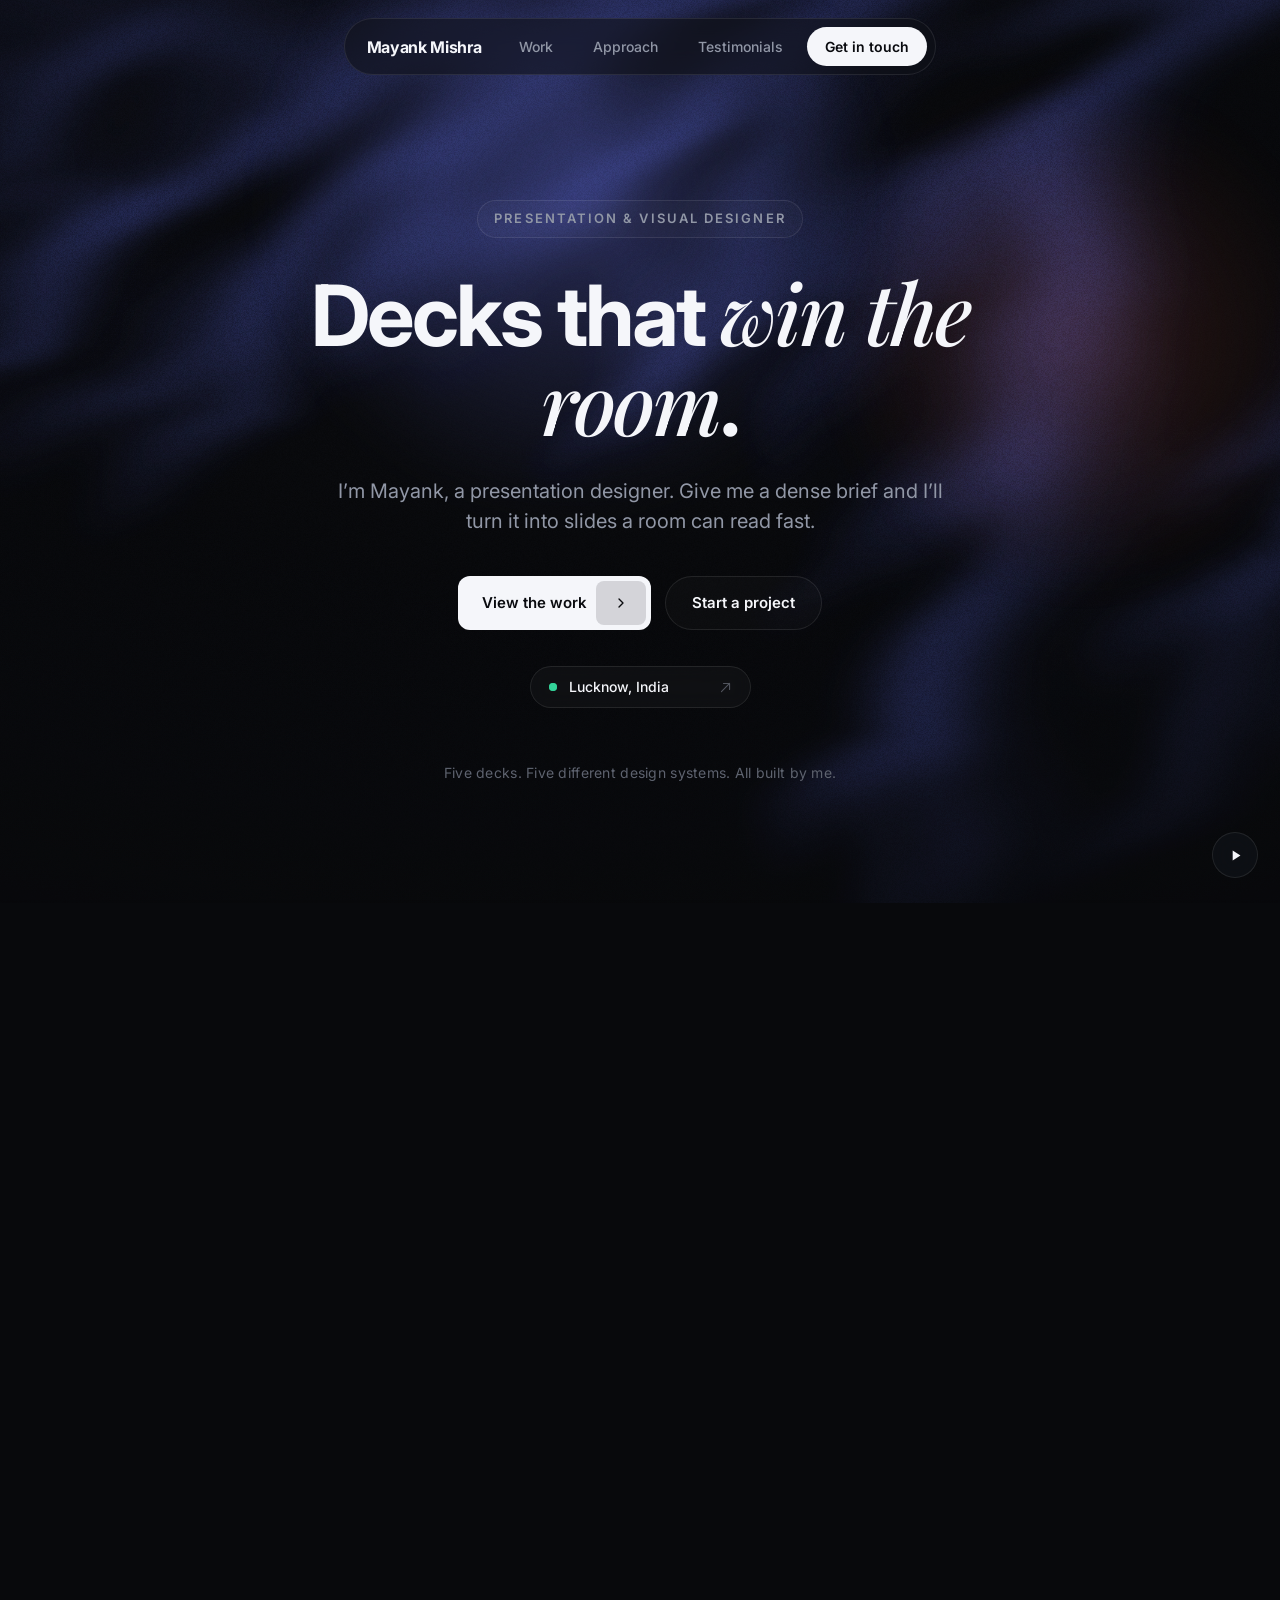
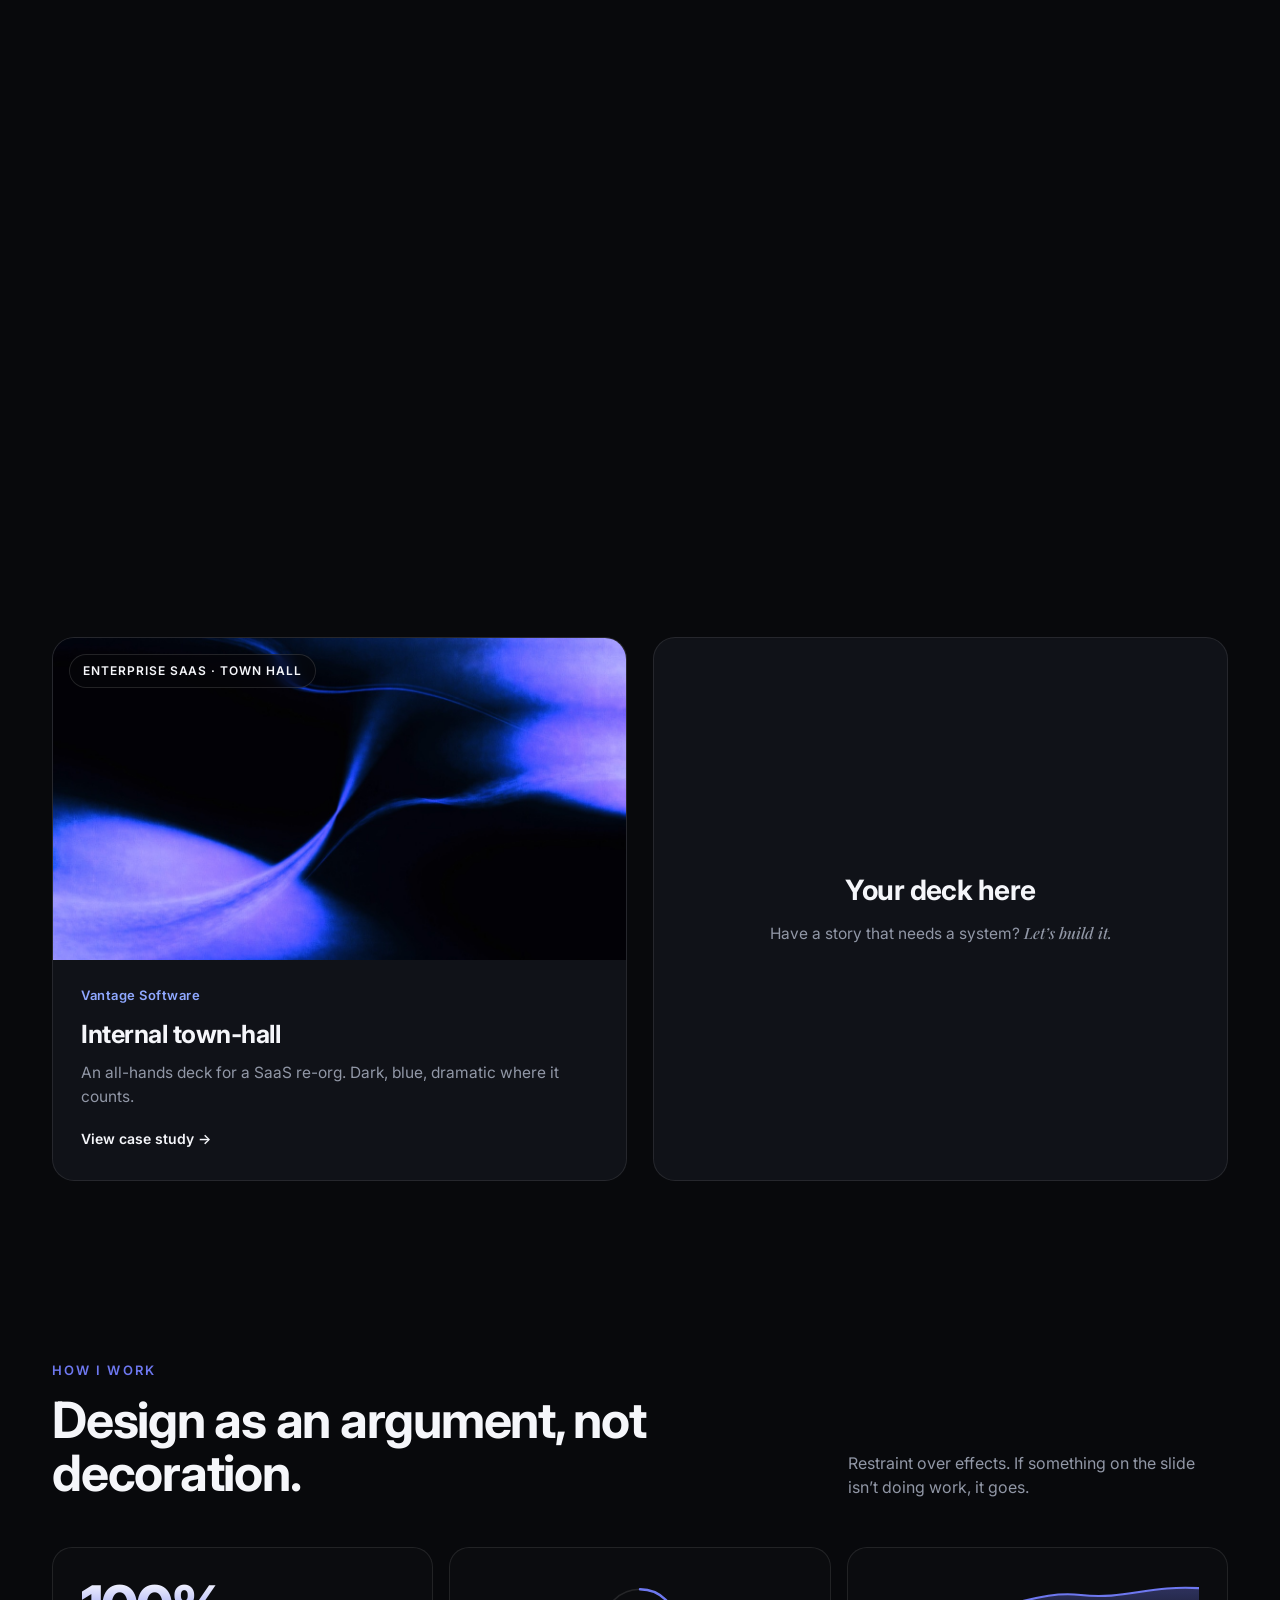
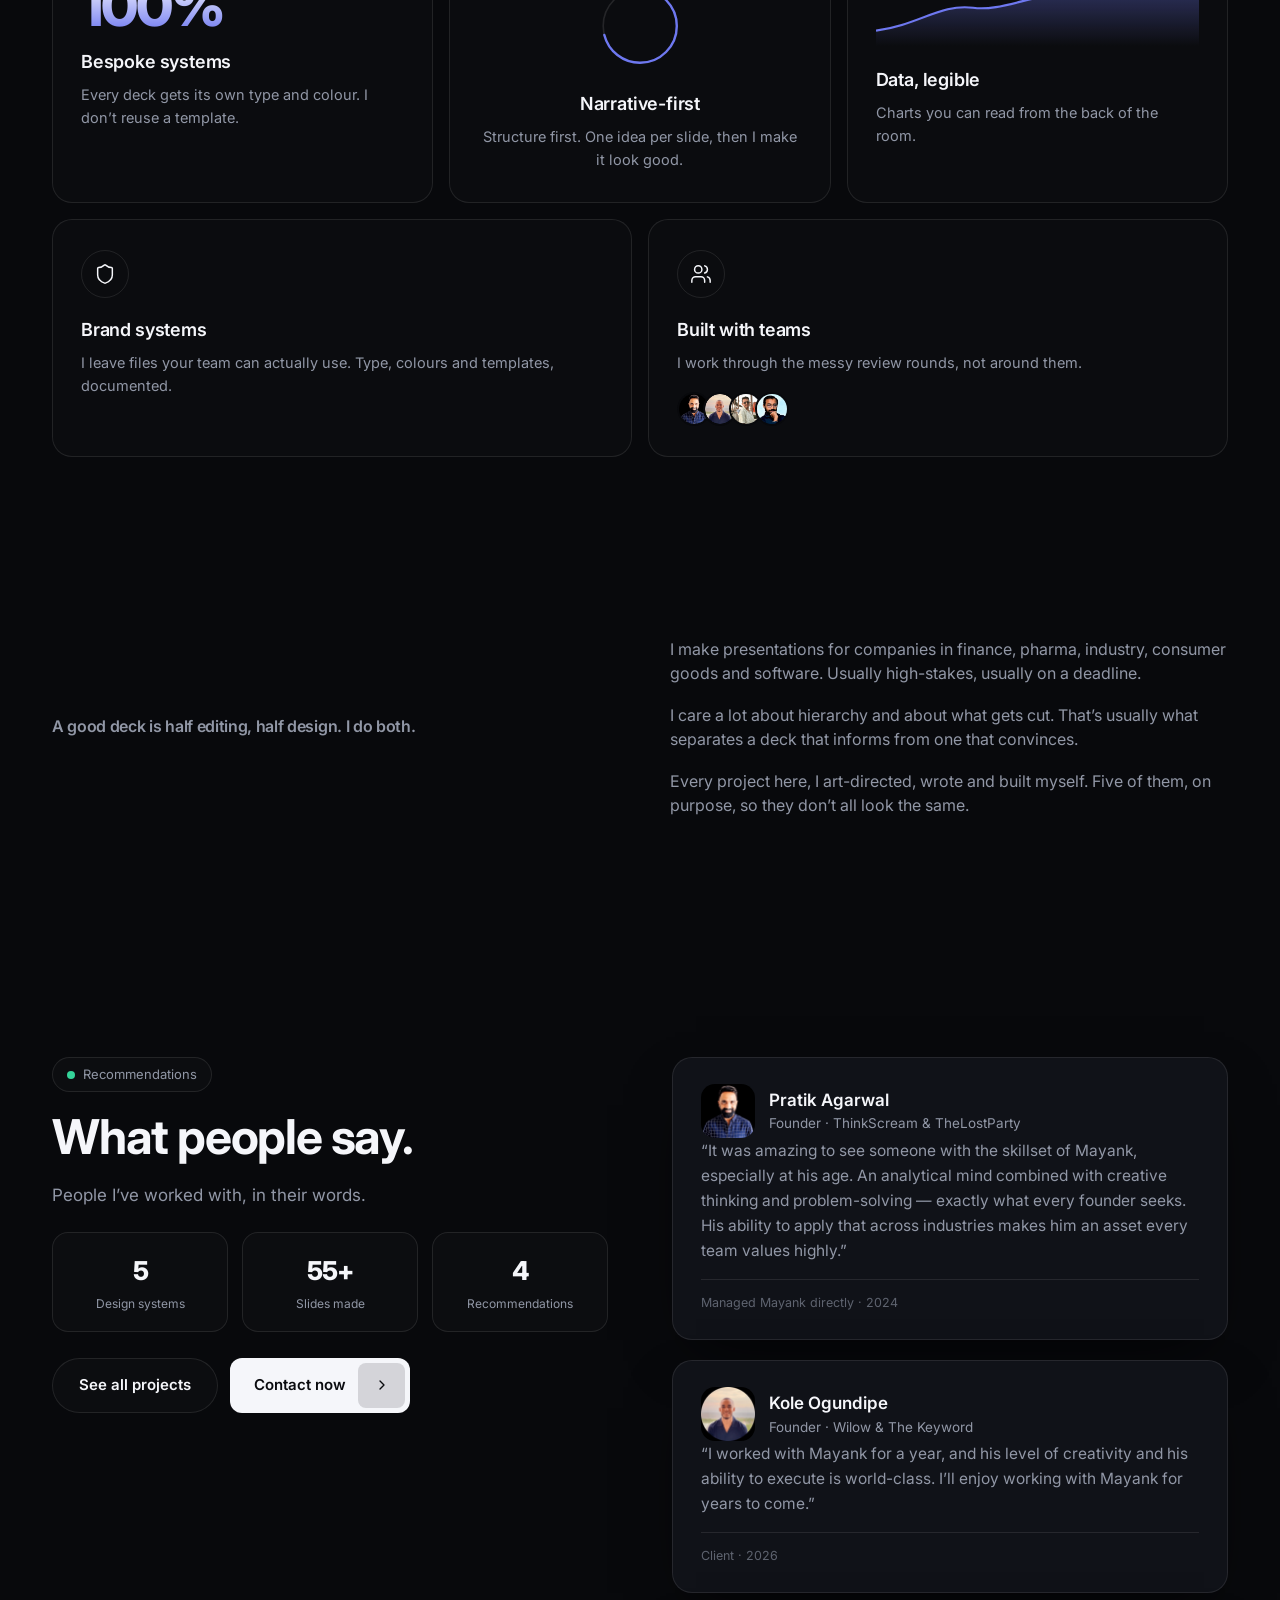
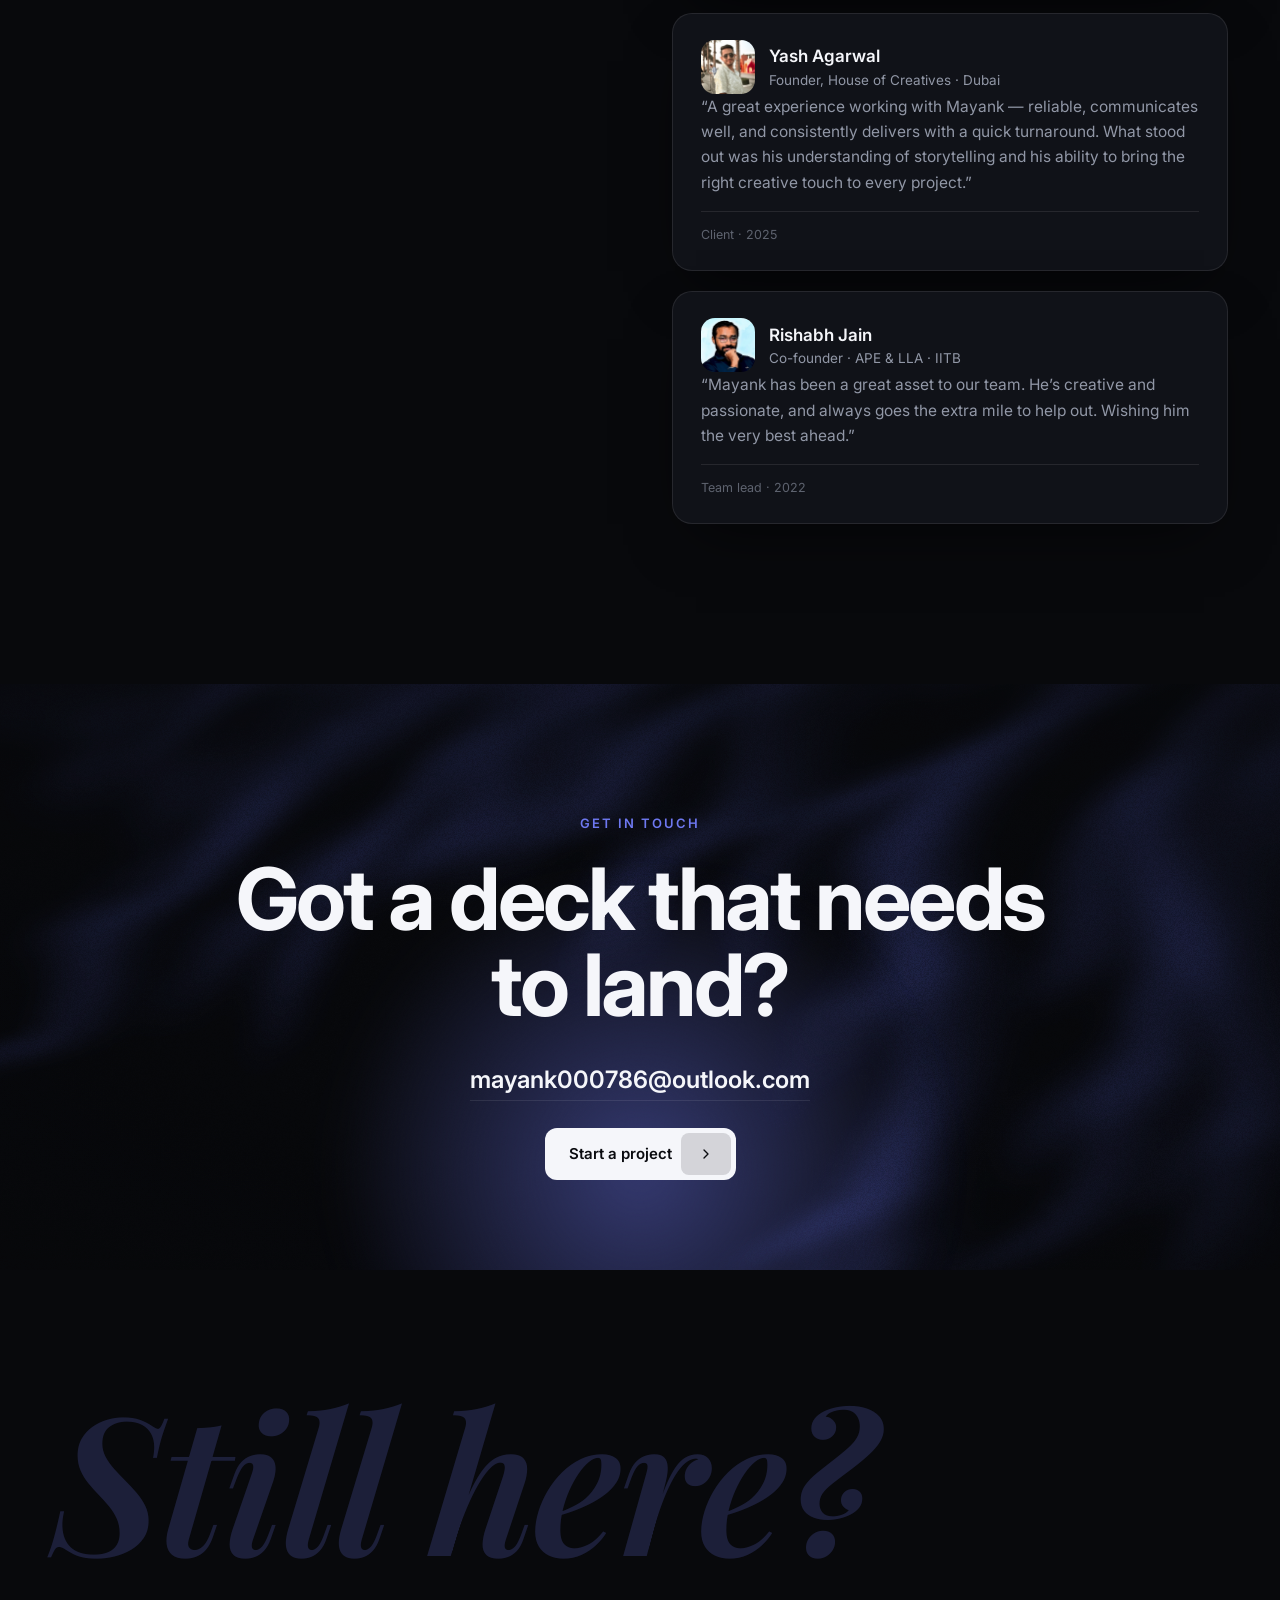
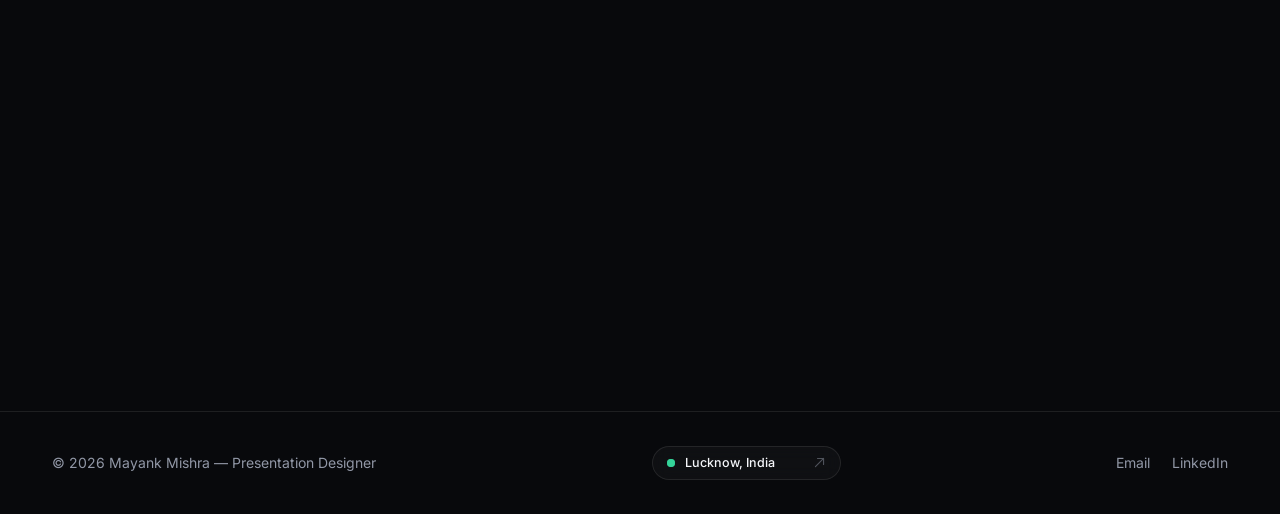
==== commit df627583: "Revert "Perf: drop live etheral from home (keep on cards); Spotify loads on click" This reverts comm" ====
--- a/index.html
+++ b/index.html
@@ -24,6 +24,7 @@
 </header>
 
 <section class="hero">
+  <div class="etheral-bg"><div class="etheral-host"></div></div>
   <div class="glow g1"></div>
   <div class="glow g2"></div>
   <div class="wrap">
@@ -218,6 +219,7 @@
 </section>
 
 <section class="contact" id="contact">
+  <div class="etheral-bg etheral-bottom"><div class="etheral-host" data-color="rgba(96,110,235,0.5)"></div></div>
   <div class="glow g"></div>
   <div class="wrap">
     <div class="k">Get in touch</div>
@@ -237,9 +239,9 @@
       <div class="bh">A song for the <em>scroll</em></div>
       <div class="bsub">Three songs I had on while building this.</div>
       <div class="songs">
-        <button class="song-fac" type="button" data-id="6FahmzZYKH0zb2f9hrVsvw"><span class="pl">&#9654;</span><span class="si"><b>Ordinary Person</b><i>Anirudh Ravichander</i></span></button>
-        <button class="song-fac" type="button" data-id="02BcXEH1zJYbXSabPtNlKf"><span class="pl">&#9654;</span><span class="si"><b>Lose My Mind</b><i>Don Toliver, Doja Cat</i></span></button>
-        <button class="song-fac" type="button" data-id="79WcL9b7spam7V0nBJNa6O"><span class="pl">&#9654;</span><span class="si"><b>Destiny</b><i>Mann Atkeya</i></span></button>
+        <iframe class="spotify" style="border-radius:12px" src="https://open.spotify.com/embed/track/6FahmzZYKH0zb2f9hrVsvw?utm_source=generator&amp;theme=0&amp;si=787366cae9f645d7" width="100%" height="152" frameBorder="0" allowfullscreen="" allow="autoplay; clipboard-write; encrypted-media; fullscreen; picture-in-picture" loading="lazy" title="Spotify player"></iframe>
+        <iframe class="spotify" style="border-radius:12px" src="https://open.spotify.com/embed/track/02BcXEH1zJYbXSabPtNlKf?utm_source=generator&amp;theme=0&amp;si=52664fa7a2194693" width="100%" height="152" frameBorder="0" allowfullscreen="" allow="autoplay; clipboard-write; encrypted-media; fullscreen; picture-in-picture" loading="lazy" title="Spotify player"></iframe>
+        <iframe class="spotify" style="border-radius:12px" src="https://open.spotify.com/embed/track/79WcL9b7spam7V0nBJNa6O?utm_source=generator&amp;theme=0&amp;si=4e8d955b39ca4875" width="100%" height="152" frameBorder="0" allowfullscreen="" allow="autoplay; clipboard-write; encrypted-media; fullscreen; picture-in-picture" loading="lazy" title="Spotify player"></iframe>
       </div>
     </div>
   </div>
@@ -260,6 +262,7 @@
   </div>
 </footer>
 
+<script src="assets/etheral-shadow.js"></script>
 <script>
 (function(){
   function tick(){
@@ -278,6 +281,5 @@
 <audio id="bgm" src="assets/theme.mp3" loop preload="auto"></audio>
 <button id="bgm-toggle" class="bgm-btn" type="button" aria-label="Toggle music"><svg class="ic-play" viewBox="0 0 24 24" fill="currentColor"><path d="M8 5v14l11-7z"/></svg><svg class="ic-pause" viewBox="0 0 24 24" fill="currentColor"><path d="M6 5h4v14H6zM14 5h4v14h-4z"/></svg></button>
 <script src="assets/music.js"></script>
-<script>(function(){document.addEventListener("click",function(e){var b=e.target.closest&&e.target.closest(".song-fac");if(!b)return;var f=document.createElement("iframe");f.className="spotify";f.src="https://open.spotify.com/embed/track/"+b.getAttribute("data-id")+"?utm_source=generator&theme=0";f.width="100%";f.height="152";f.loading="lazy";f.setAttribute("frameborder","0");f.allow="autoplay; clipboard-write; encrypted-media; fullscreen; picture-in-picture";f.style.cssText="border:0;border-radius:12px";b.replaceWith(f);f.contentWindow&&0;});})();</script>
 </body>
 </html>
--- a/styles.css
+++ b/styles.css
@@ -378,10 +378,3 @@
 .bgm-btn.playing .ic-play{display:none}
 .bgm-btn.playing .ic-pause{display:block}
 .bgm-btn.playing{box-shadow:0 0 0 4px rgba(110,120,240,.12)}
-/* spotify click-to-load facade */
-.song-fac{display:flex;align-items:center;gap:14px;width:100%;height:152px;border:1px solid var(--line);border-radius:12px;background:rgba(255,255,255,.03);color:var(--tx);cursor:pointer;padding:0 18px;font:inherit;text-align:left;transition:border-color .2s,background .2s}
-.song-fac:hover{border-color:rgba(255,255,255,.22);background:rgba(255,255,255,.06)}
-.song-fac .pl{width:42px;height:42px;border-radius:50%;background:#1DB954;color:#fff;display:grid;place-items:center;flex-shrink:0;font-size:13px;padding-left:2px}
-.song-fac .si{display:flex;flex-direction:column;line-height:1.35;overflow:hidden}
-.song-fac .si b{font-weight:600;font-size:15px;white-space:nowrap;overflow:hidden;text-overflow:ellipsis}
-.song-fac .si i{font-style:normal;color:var(--mut);font-size:13px;white-space:nowrap;overflow:hidden;text-overflow:ellipsis}
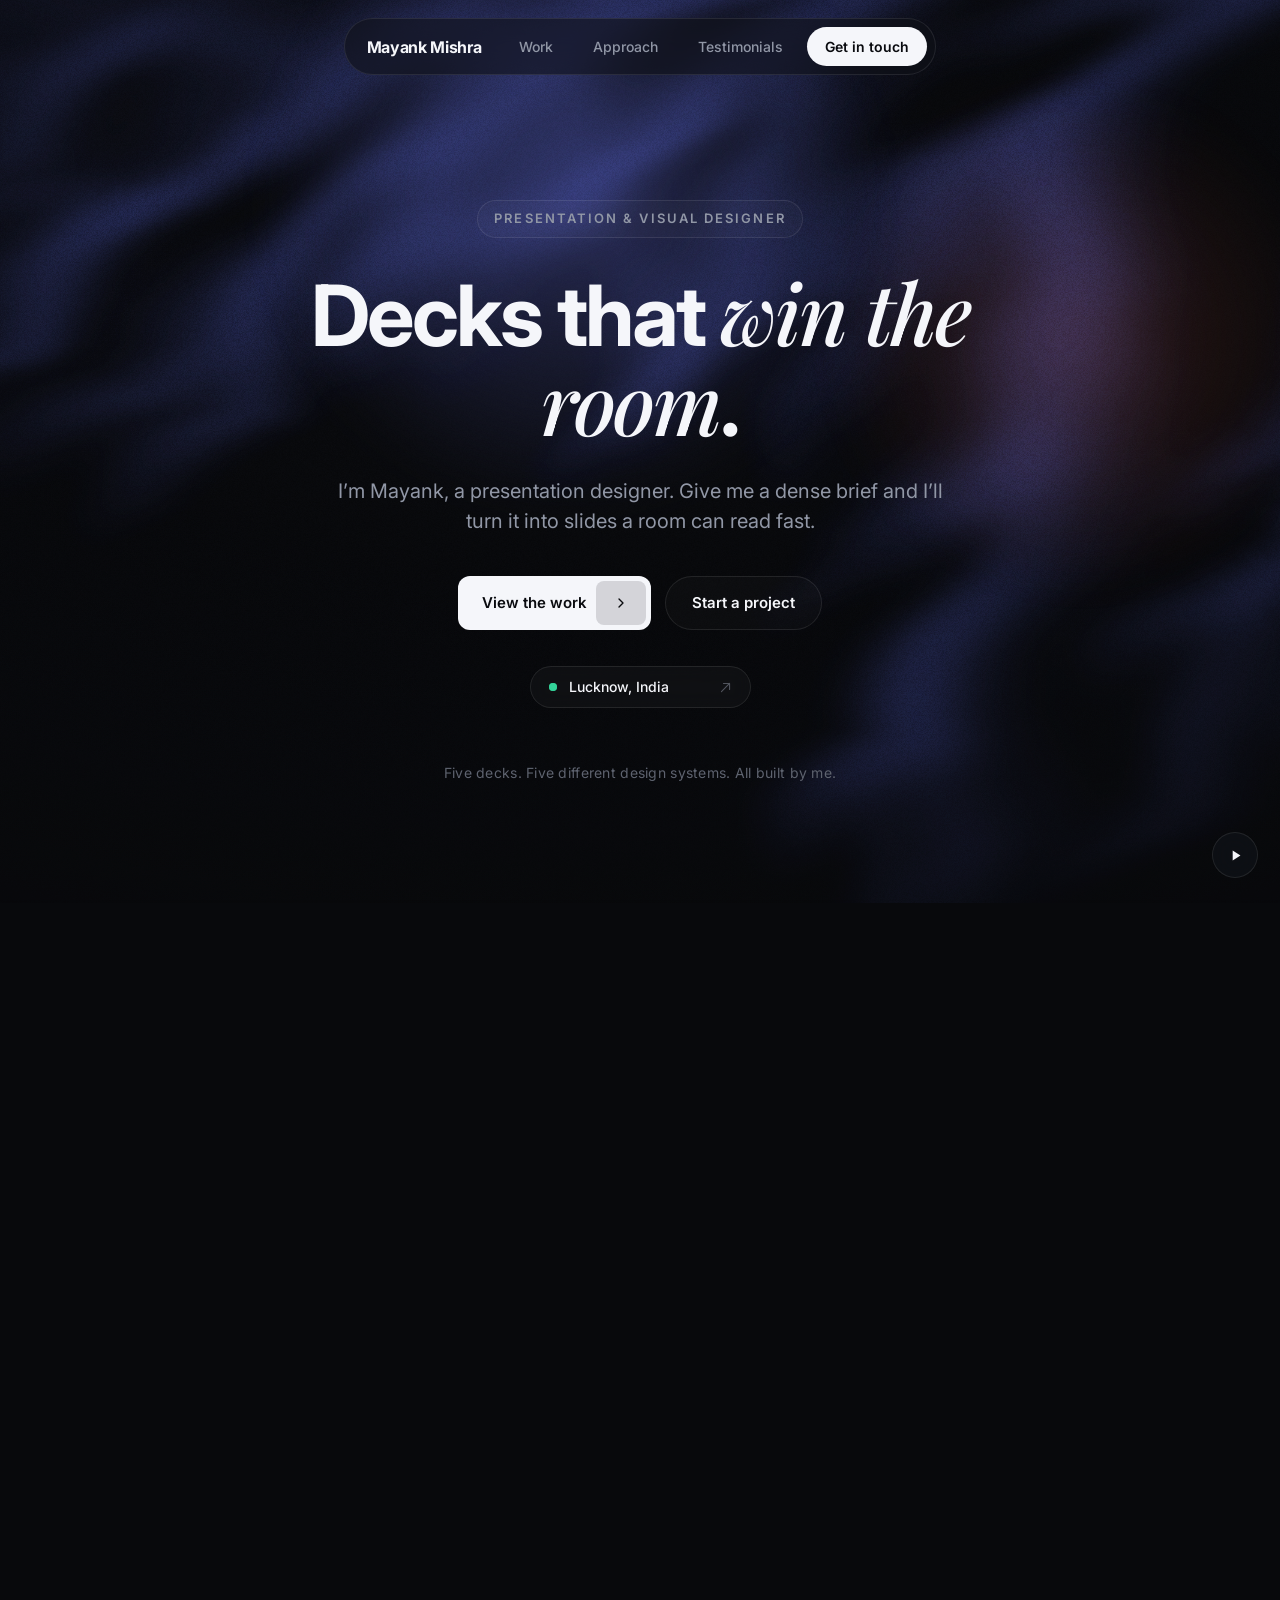
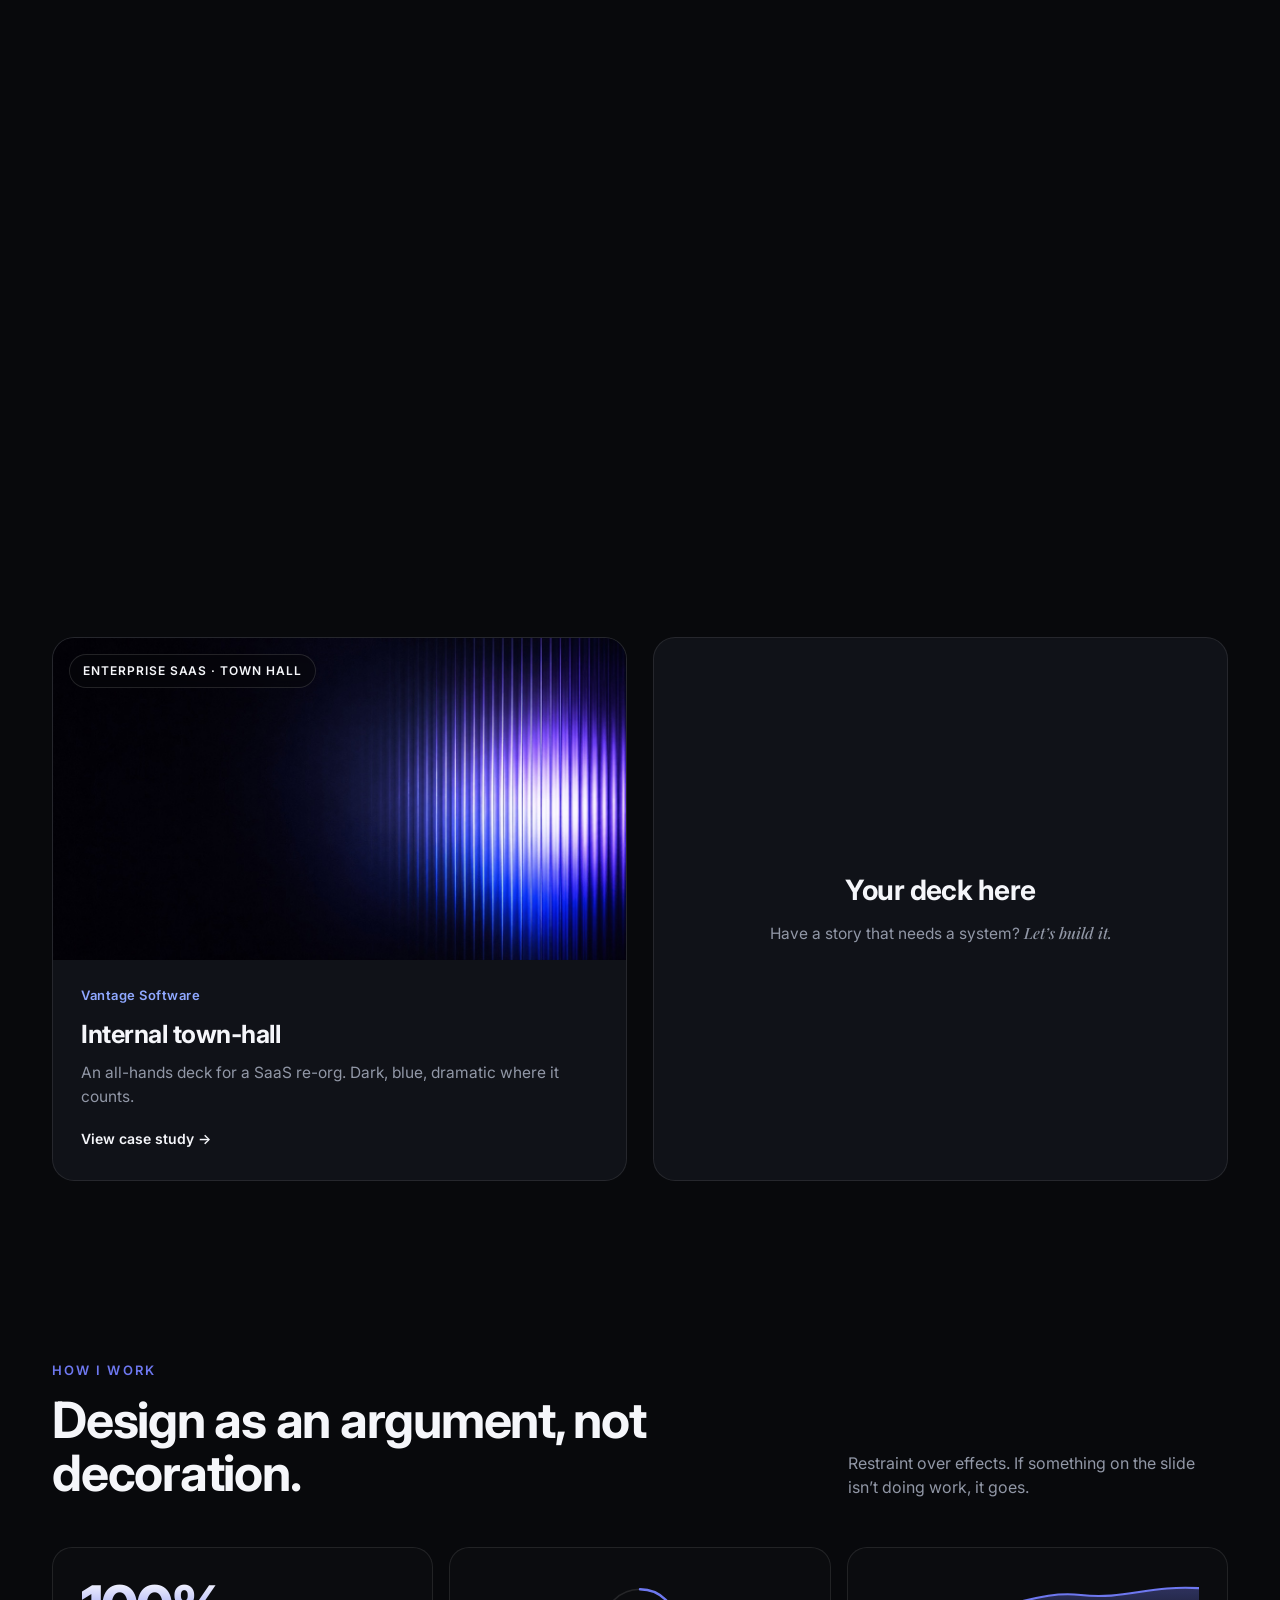
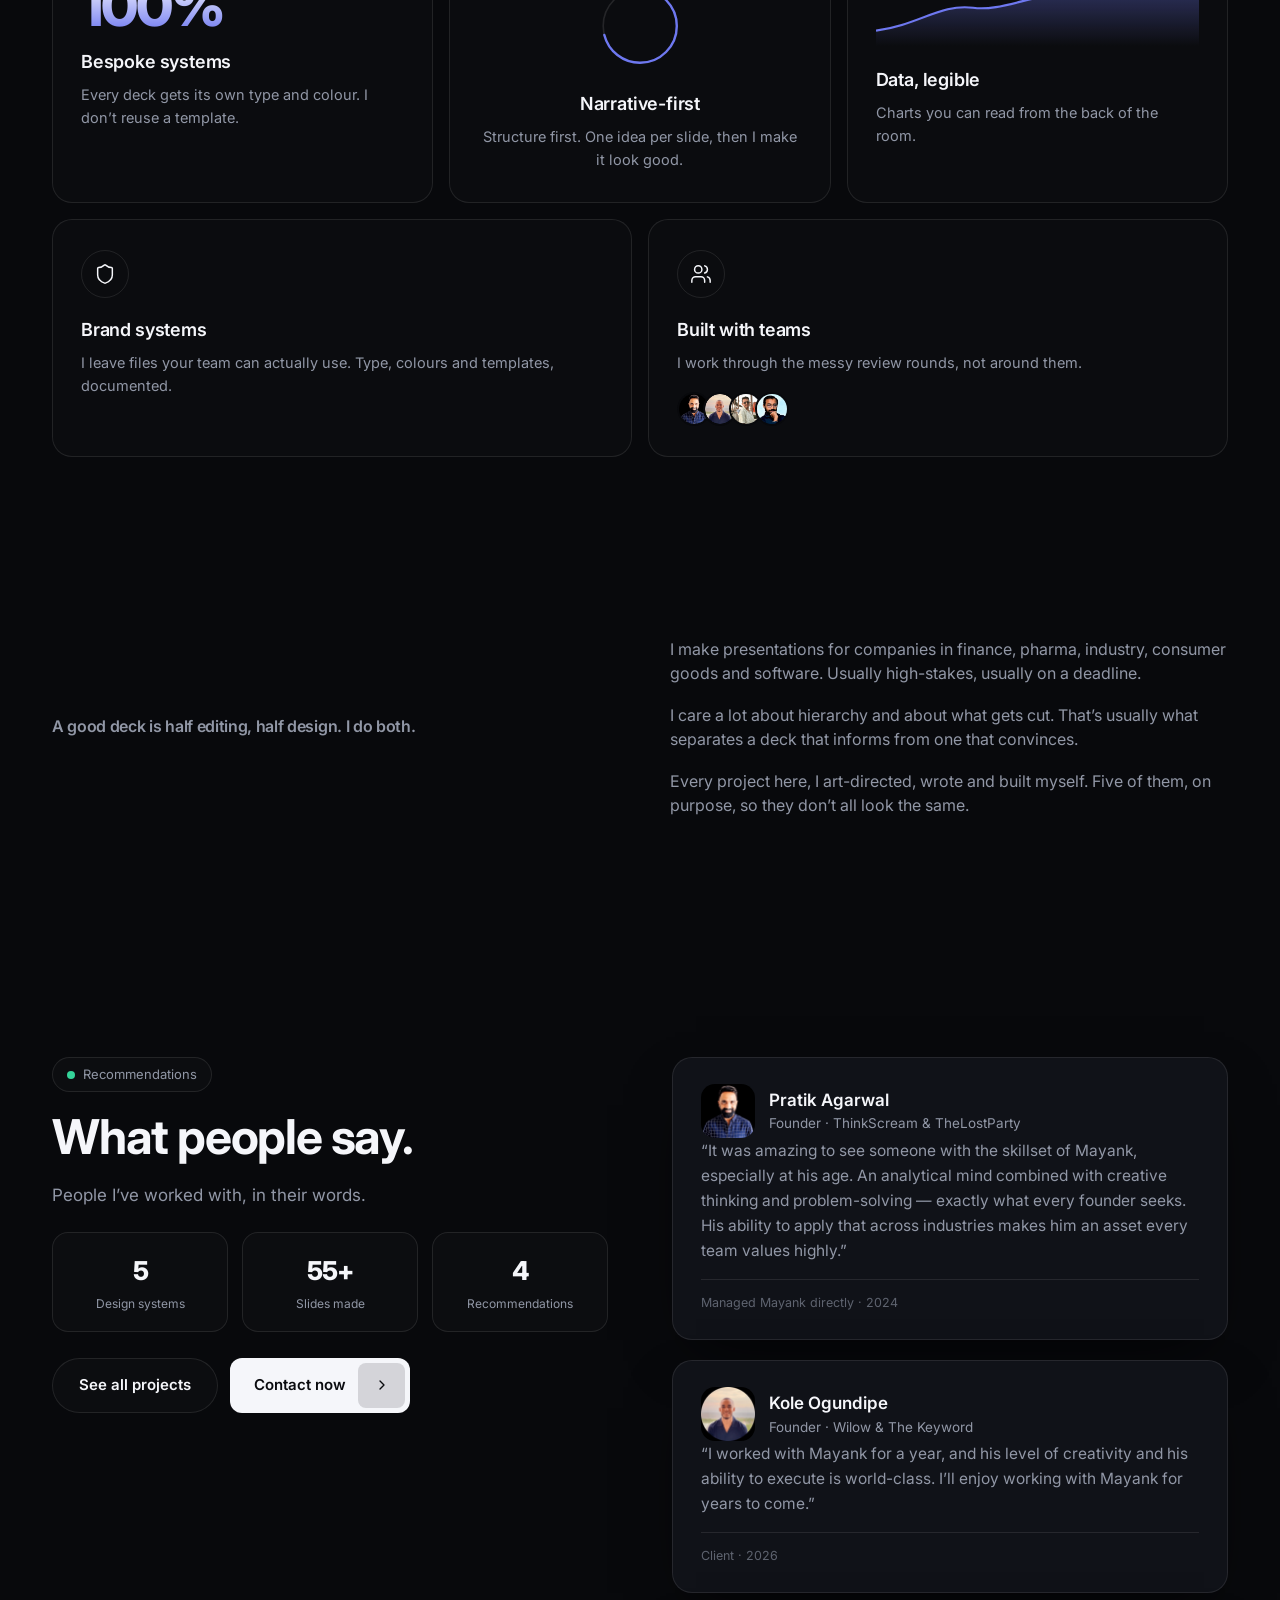
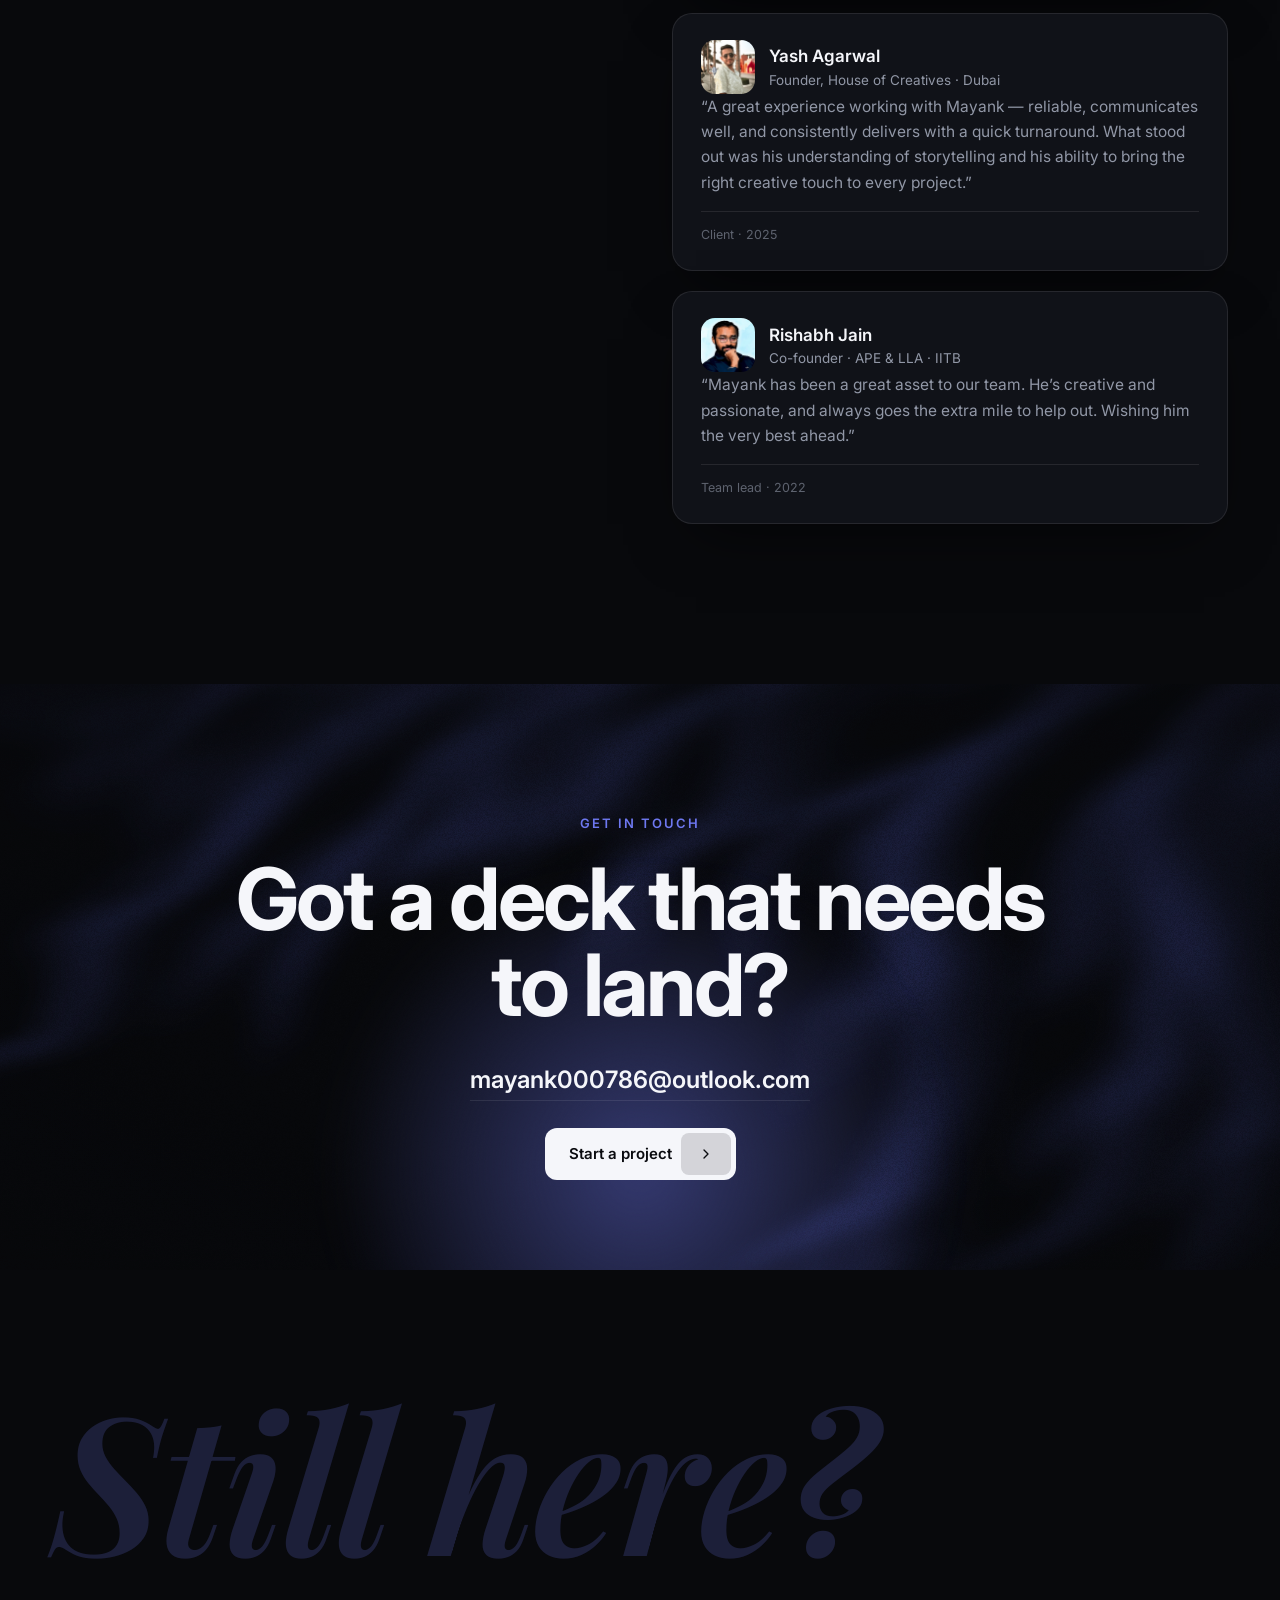
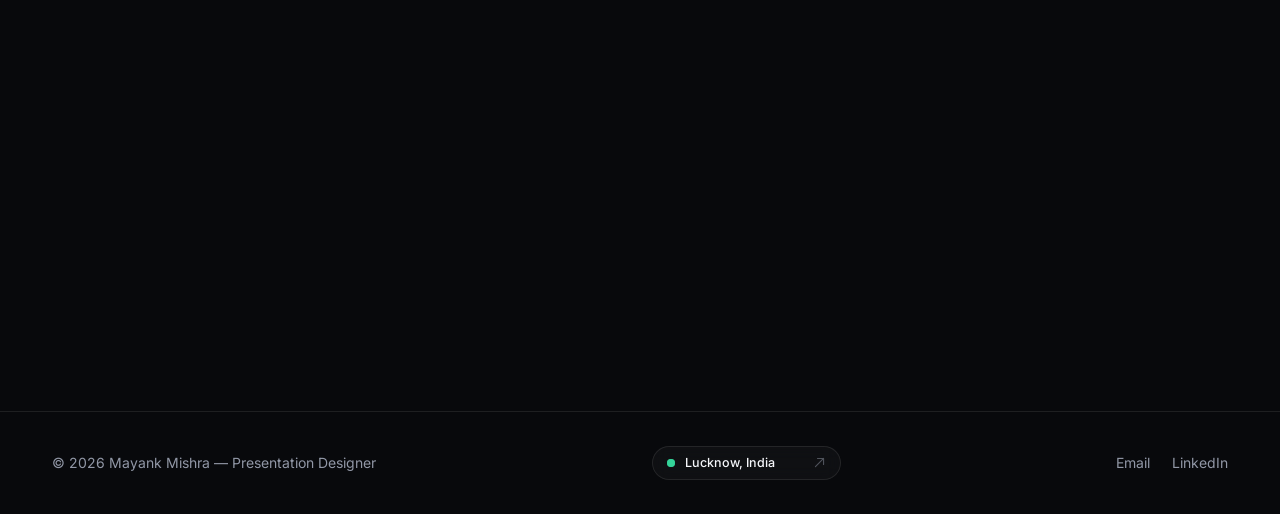
==== commit aab2be4d: "Revert work-card thumbnails to the photographic covers Co-Authored-By: Claude Opus 4.8 <noreply@anth" ====
--- a/index.html
+++ b/index.html
@@ -59,7 +59,7 @@
     <div class="grid">
 
       <a class="card" href="meridian.html" style="--hue:rgba(255,74,28,.45)">
-        <div class="cov"><span class="tag">Banking · Investor</span><img loading="lazy" decoding="async" src="assets/meridian-thumb.png" alt="Meridian Financial Group" /></div>
+        <div class="cov"><span class="tag">Banking · Investor</span><img loading="lazy" decoding="async" src="assets/meridian-art.png" alt="Meridian Financial Group" /></div>
         <div class="body">
           <div class="ind" style="color:#FF6A42">Meridian Financial Group</div>
           <h3>Quarterly investor deck</h3>
@@ -69,7 +69,7 @@
       </a>
 
       <a class="card" href="helix.html" style="--hue:rgba(83,192,161,.4)">
-        <div class="cov"><span class="tag">Pharma · Board strategy</span><img loading="lazy" decoding="async" src="assets/helix-thumb.png" alt="Helix Therapeutics" /></div>
+        <div class="cov"><span class="tag">Pharma · Board strategy</span><img loading="lazy" decoding="async" src="assets/helix-art.png" alt="Helix Therapeutics" /></div>
         <div class="body">
           <div class="ind" style="color:#67D6B3">Helix Therapeutics</div>
           <h3>Board strategy deck</h3>
@@ -79,7 +79,7 @@
       </a>
 
       <a class="card" href="axion.html" style="--hue:rgba(168,71,42,.45)">
-        <div class="cov"><span class="tag">Industrial IoT · Sales</span><img loading="lazy" decoding="async" src="assets/axion-thumb.png" alt="Axion Industrial" /></div>
+        <div class="cov"><span class="tag">Industrial IoT · Sales</span><img loading="lazy" decoding="async" src="assets/axion-art.png" alt="Axion Industrial" /></div>
         <div class="body">
           <div class="ind" style="color:#D2783F">Axion Industrial</div>
           <h3>B2B sales deck</h3>
@@ -89,7 +89,7 @@
       </a>
 
       <a class="card" href="northwind.html" style="--hue:rgba(168,58,72,.45)">
-        <div class="cov"><span class="tag">Consumer goods · Profile</span><img loading="lazy" decoding="async" src="assets/northwind-thumb.png" alt="Northwind &amp; Co." /></div>
+        <div class="cov"><span class="tag">Consumer goods · Profile</span><img loading="lazy" decoding="async" src="assets/northwind-art.png" alt="Northwind &amp; Co." /></div>
         <div class="body">
           <div class="ind" style="color:#D06077">Northwind &amp; Co.</div>
           <h3>Company profile</h3>
@@ -99,7 +99,7 @@
       </a>
 
       <a class="card" href="vantage.html" style="--hue:rgba(91,130,255,.5)">
-        <div class="cov"><span class="tag">Enterprise SaaS · Town hall</span><img loading="lazy" decoding="async" src="assets/vantage-thumb.png" alt="Vantage Software" /></div>
+        <div class="cov"><span class="tag">Enterprise SaaS · Town hall</span><img loading="lazy" decoding="async" src="assets/vantage-art.png" alt="Vantage Software" /></div>
         <div class="body">
           <div class="ind" style="color:#8FA8FF">Vantage Software</div>
           <h3>Internal town-hall</h3>
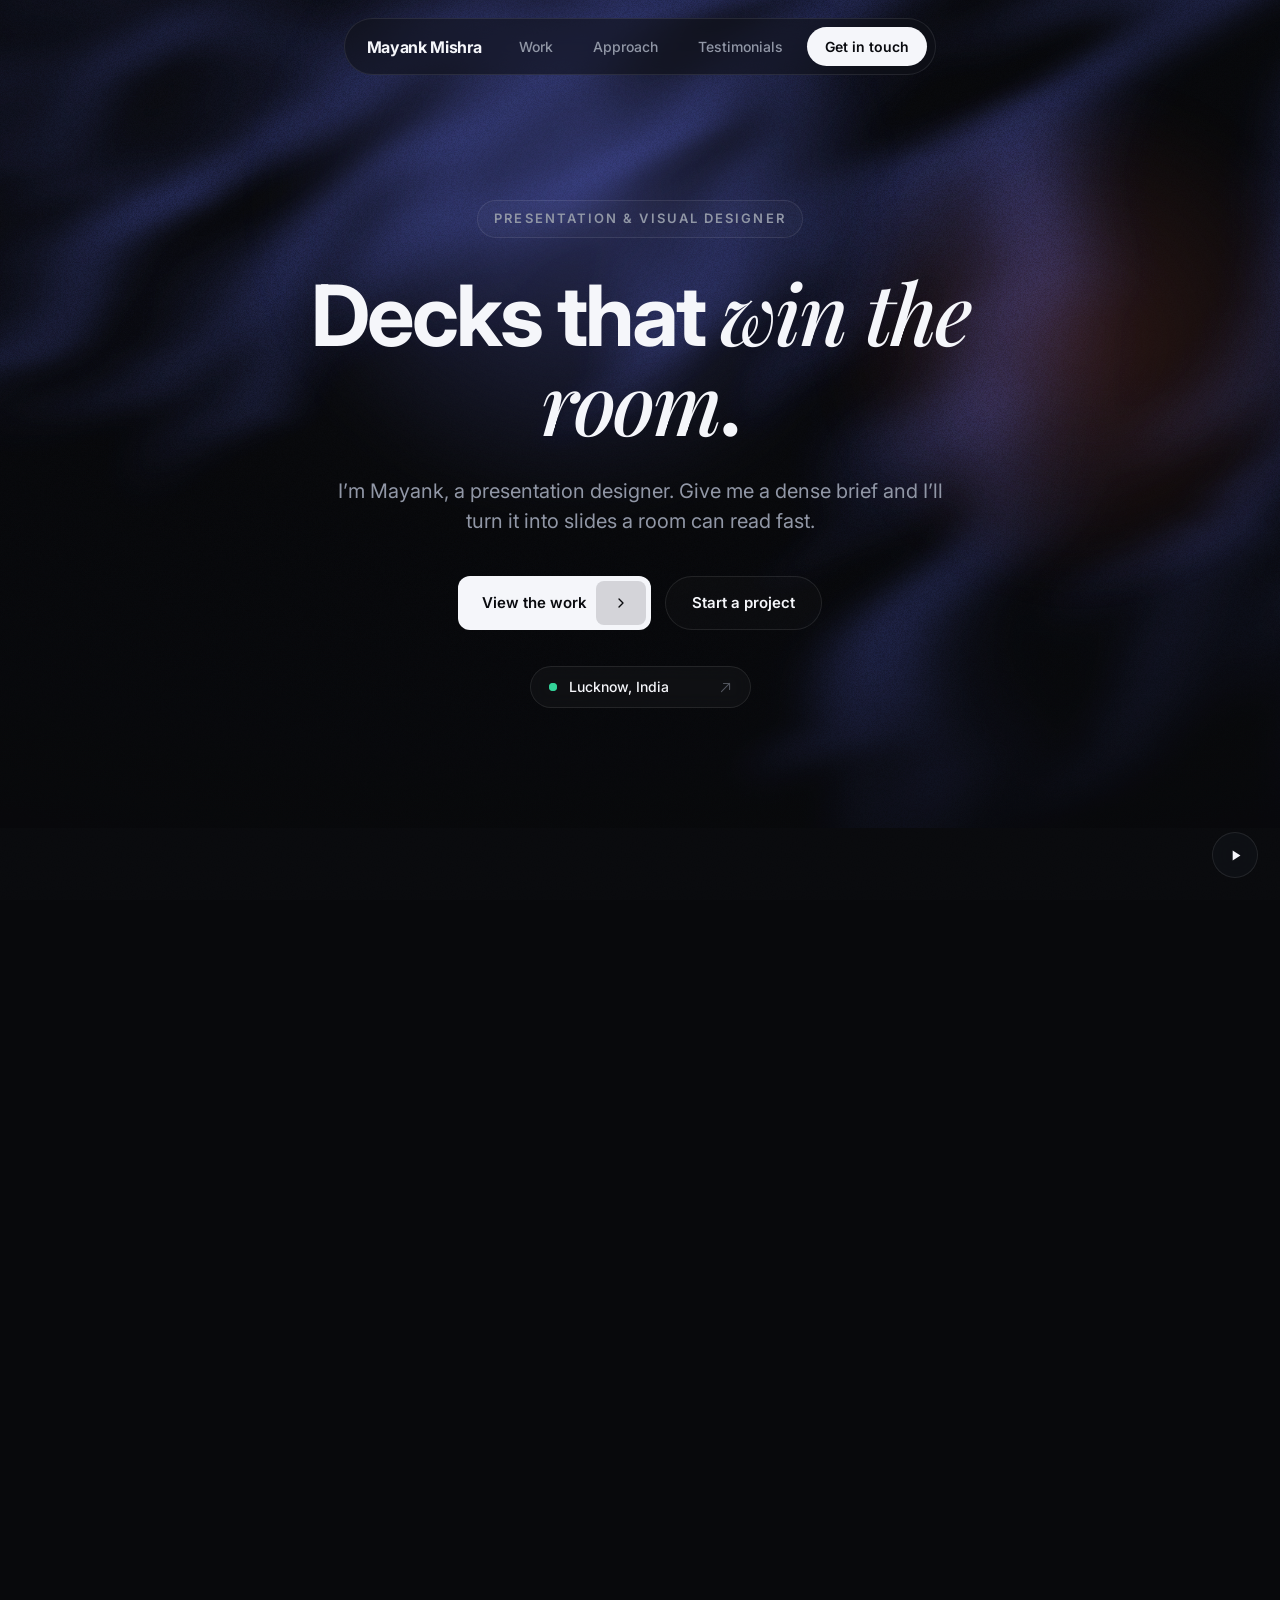
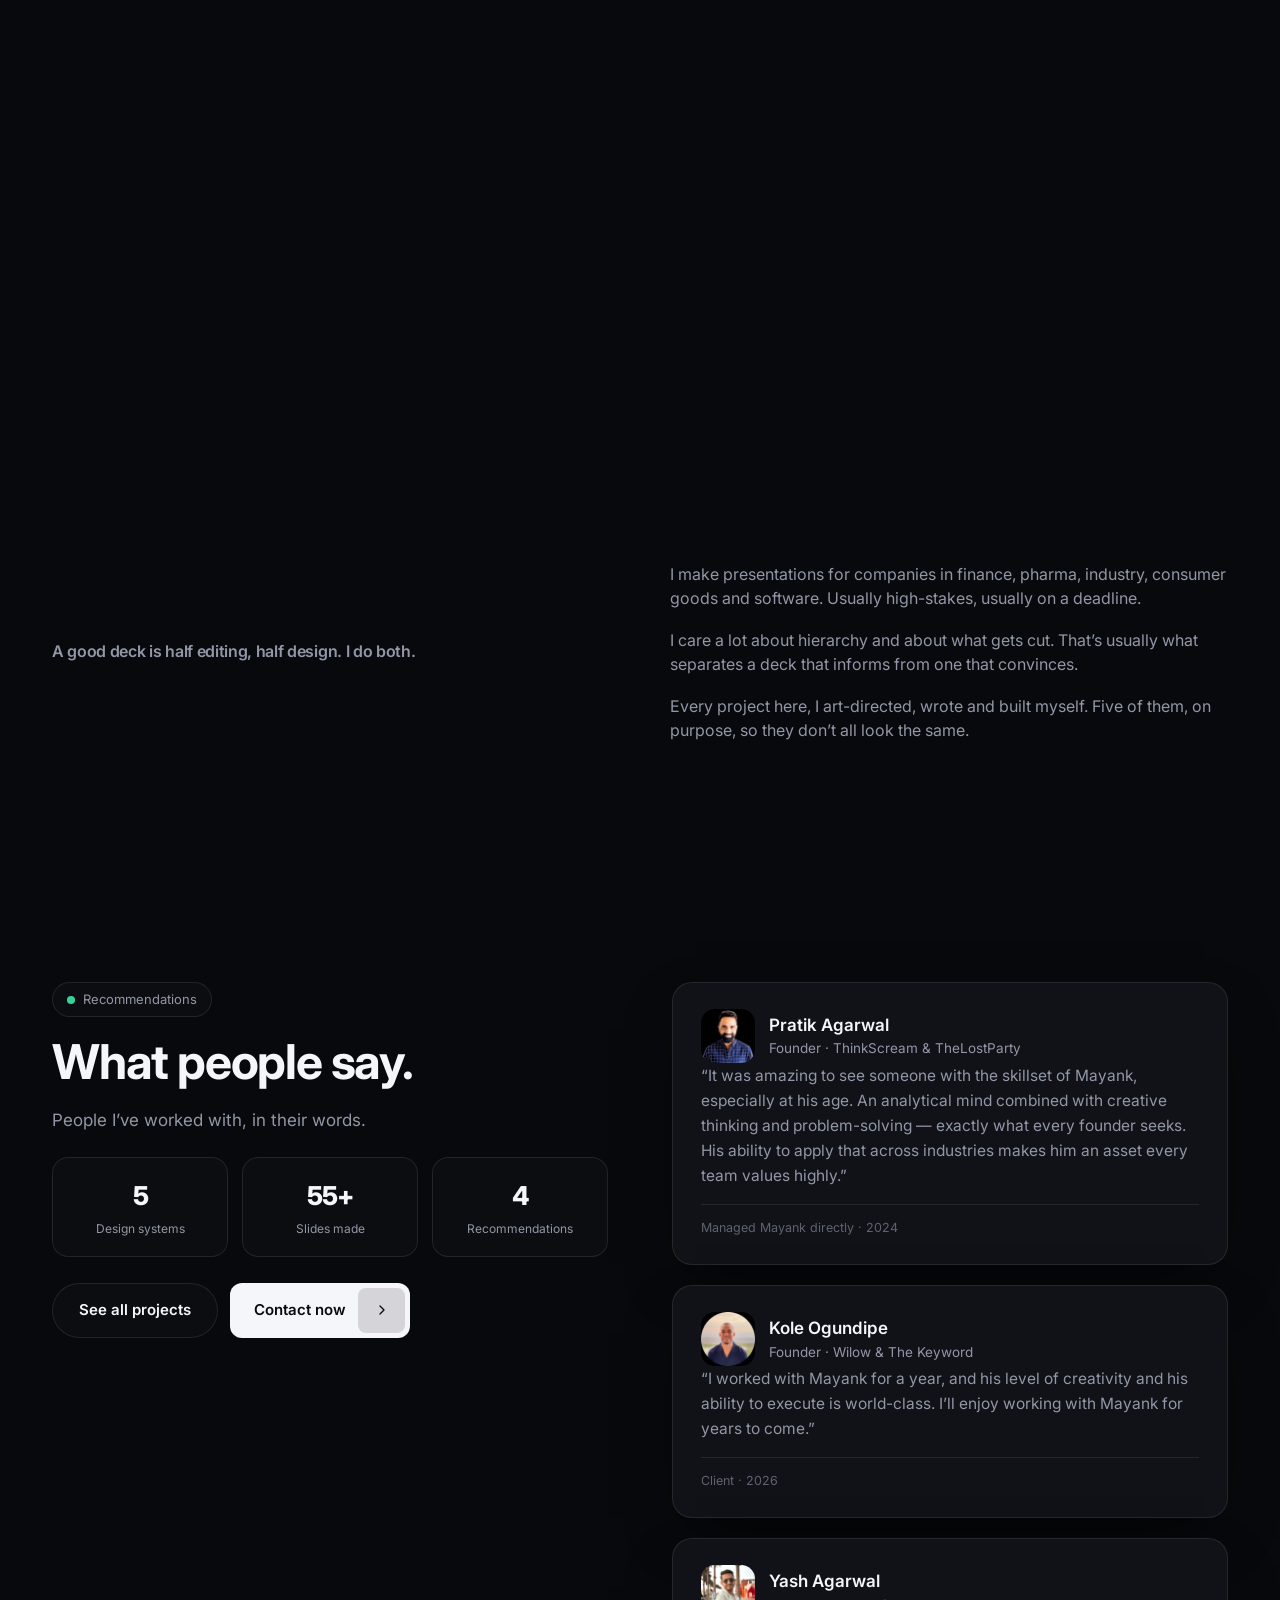
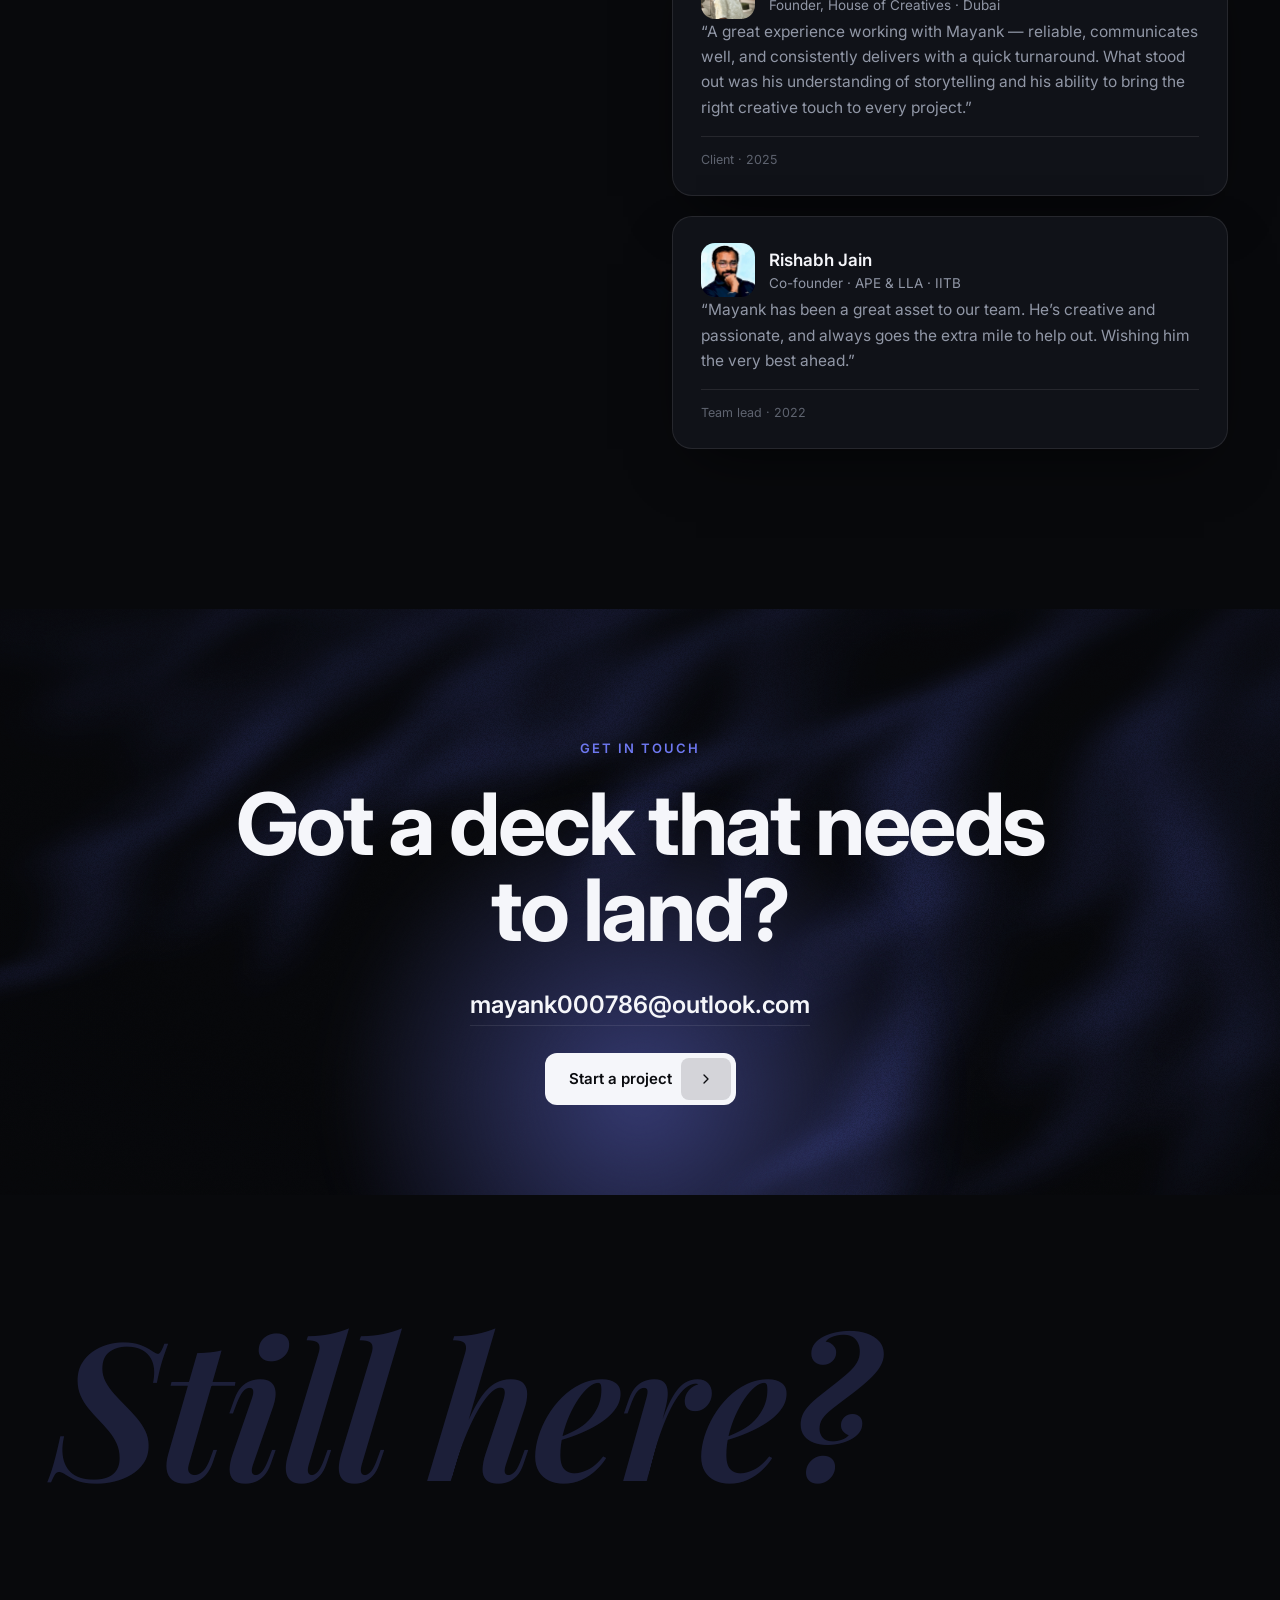
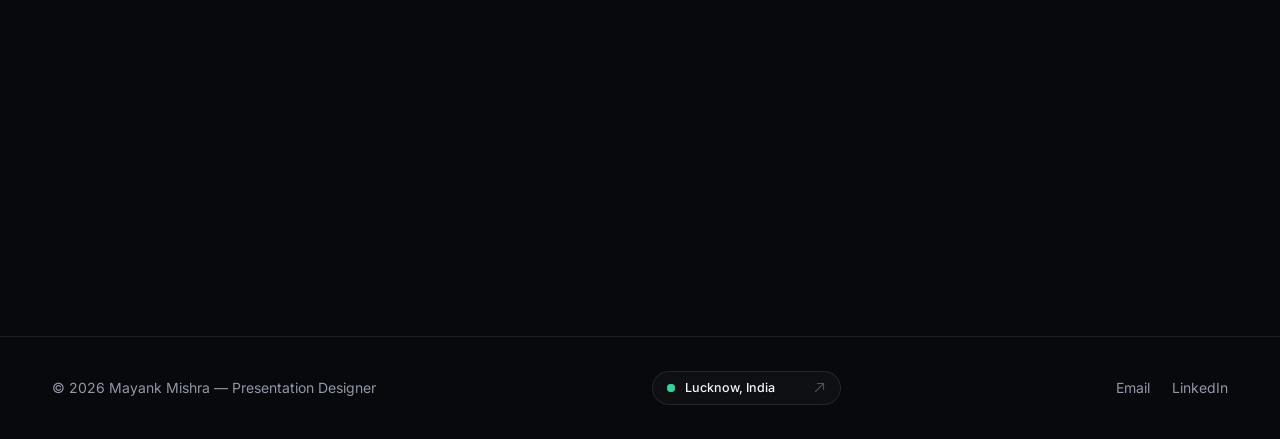
==== commit 5061605b: "Mobile hamburger nav (all pages); remove hero subline Co-Authored-By: Claude Opus 4.8 <noreply@anthr" ====
--- a/index.html
+++ b/index.html
@@ -16,10 +16,13 @@
 <header>
   <nav class="nav">
     <a class="brand" href="index.html">Mayank&nbsp;Mishra</a>
+    <div class="nav-menu">
     <a class="lk" href="#work">Work</a>
     <a class="lk" href="#approach">Approach</a>
     <a class="lk" href="#clients">Testimonials</a>
     <a class="cta" href="#contact">Get in touch</a>
+</div>
+    <button class="nav-toggle" type="button" aria-label="Menu" aria-expanded="false"><span></span><span></span><span></span></button>
   </nav>
 </header>
 
@@ -42,7 +45,6 @@
         <svg class="loc-arrow" viewBox="0 0 24 24" fill="none" stroke="currentColor" stroke-width="2"><path stroke-linecap="round" stroke-linejoin="round" d="M4.5 19.5l15-15m0 0H8.25m11.25 0v11.25"/></svg>
       </button>
     </div>
-    <div class="meta">Five decks. Five different design systems. All built by me.</div>
   </div>
 </section>
 
--- a/styles.css
+++ b/styles.css
@@ -24,7 +24,6 @@
 .nav a.lk:hover{color:var(--tx)}
 .nav .cta{background:var(--tx);color:#0A0B0F;padding:9px 18px;border-radius:999px;font-size:14px;font-weight:600;transition:.2s}
 .nav .cta:hover{transform:translateY(-1px);box-shadow:0 8px 24px rgba(255,255,255,.12)}
-@media(max-width:680px){.nav .lk{display:none}}
 
 /* etheral shadow cover background */
 .etheral-bg{position:absolute;inset:0;z-index:0;overflow:hidden;pointer-events:none;opacity:.85}
@@ -192,7 +191,7 @@
 .principles .p h4{font-size:17.5px;font-weight:600;margin-bottom:8px}
 .principles .p p{color:var(--mut);font-size:14.5px;line-height:1.6}
 
-.deck-cta{margin-top:90px;border:1px solid var(--line);border-radius:24px;padding:60px 40px;text-align:center;position:relative;overflow:hidden}
+.deck-cta{border:1px solid var(--line);border-radius:24px;padding:60px 40px;text-align:center;position:relative;overflow:hidden}
 .deck-cta .g{width:620px;height:420px;background:radial-gradient(circle,var(--hue),transparent 65%);top:-120px;left:50%;transform:translateX(-50%)}
 .deck-cta h3{font-size:clamp(26px,3.6vw,40px);font-weight:700;letter-spacing:-.02em;margin-bottom:10px;position:relative}
 .deck-cta p{color:var(--mut);margin-bottom:28px;position:relative}
@@ -324,7 +323,7 @@
   .pods{grid-template-columns:1fr}
   .people{grid-template-columns:1fr 1fr}
   .chai{grid-template-columns:1fr;padding:26px;gap:22px;margin-top:48px}
-  .deck-cta{padding:40px 22px;margin-top:60px}
+  .deck-cta{padding:40px 22px}
   .case-hero{padding-top:118px}
   .case-section{padding-top:60px}
   .meta-strip{padding:24px;margin-top:38px}
@@ -378,3 +377,19 @@
 .bgm-btn.playing .ic-play{display:none}
 .bgm-btn.playing .ic-pause{display:block}
 .bgm-btn.playing{box-shadow:0 0 0 4px rgba(110,120,240,.12)}
+/* mobile nav (hamburger) */
+.nav-menu{display:flex;align-items:center;gap:8px}
+.nav-toggle{display:none}
+@media(max-width:720px){
+  .nav{position:relative;padding:8px 8px 8px 18px;gap:6px}
+  .nav-menu{display:none;position:absolute;top:calc(100% + 10px);right:0;left:auto;min-width:min(244px,82vw);flex-direction:column;align-items:stretch;gap:4px;background:rgba(14,16,22,.97);backdrop-filter:blur(16px);border:1px solid var(--line);border-radius:18px;padding:10px;box-shadow:0 20px 50px rgba(0,0,0,.5)}
+  .nav.open .nav-menu{display:flex}
+  .nav-menu .lk{display:block;padding:12px 16px;border-radius:12px;color:var(--mut);font-size:15px}
+  .nav-menu .lk:hover{background:rgba(255,255,255,.05);color:var(--tx)}
+  .nav-menu .cta{display:block;text-align:center;margin-top:4px;padding:12px 16px}
+  .nav-toggle{display:flex;flex-direction:column;justify-content:center;gap:5px;width:40px;height:38px;padding:0 11px;border:1px solid var(--line);border-radius:999px;background:rgba(255,255,255,.04);cursor:pointer}
+  .nav-toggle span{display:block;height:2px;width:100%;background:var(--tx);border-radius:2px;transition:transform .25s,opacity .2s}
+  .nav.open .nav-toggle span:nth-child(1){transform:translateY(7px) rotate(45deg)}
+  .nav.open .nav-toggle span:nth-child(2){opacity:0}
+  .nav.open .nav-toggle span:nth-child(3){transform:translateY(-7px) rotate(-45deg)}
+}
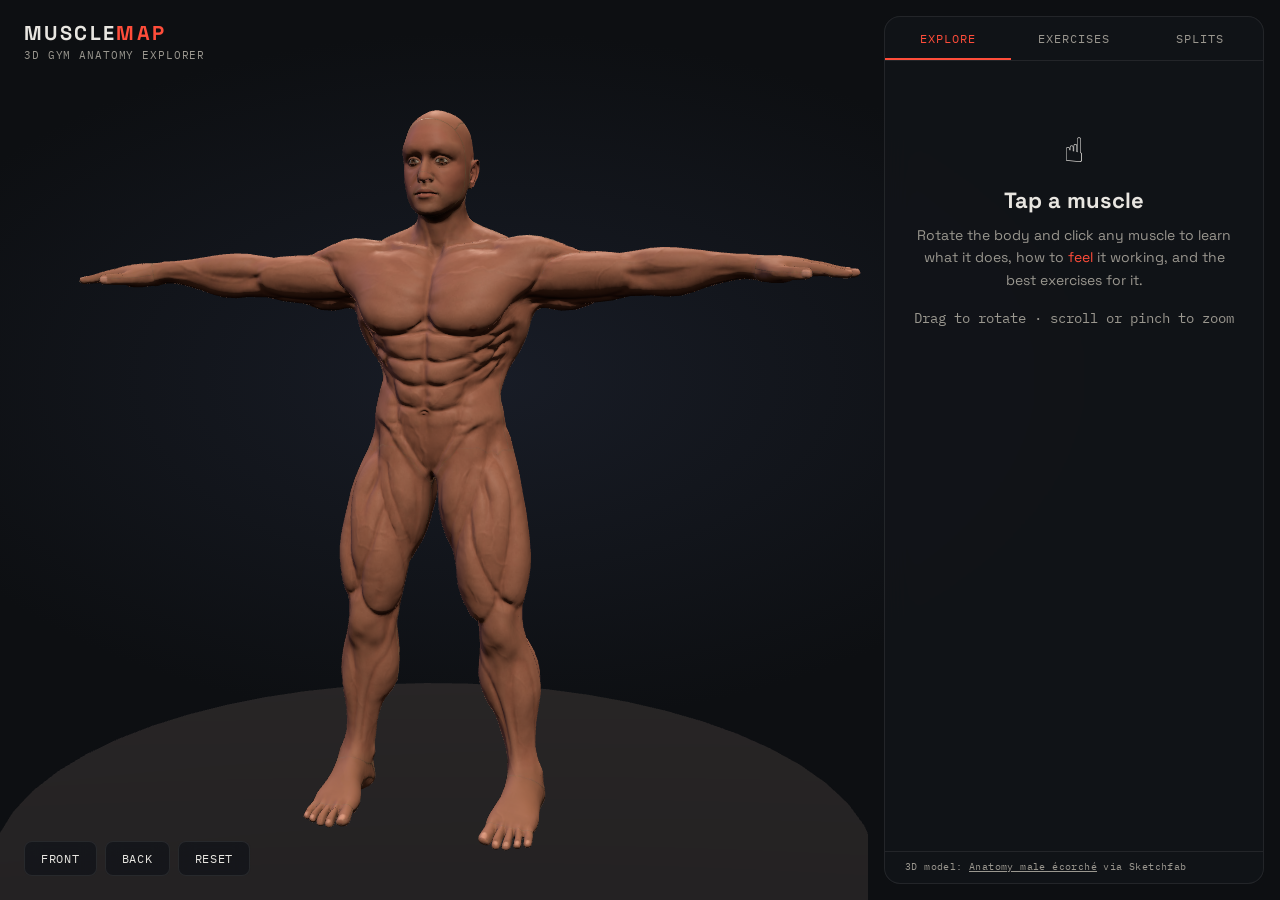
==== commit edede168: "Muscle Map: standalone 3D gym anatomy explorer Snapshot of the /gym app from mayankmishra786/portfol" ====
--- a/index.html
+++ b/index.html
@@ -2,286 +2,55 @@
 <html lang="en">
 <head>
 <meta charset="UTF-8" />
-<meta name="viewport" content="width=device-width, initial-scale=1.0" />
-<title>Mayank Mishra — Presentation Designer</title>
+<meta name="viewport" content="width=device-width, initial-scale=1.0, viewport-fit=cover" />
+<title>Muscle Map — 3D Gym Anatomy Explorer</title>
+<meta name="description" content="Interactive 3D muscle explorer: click any muscle to learn its function, how to feel it working, and the best exercises with form and tension cues." />
 <link rel="preconnect" href="https://fonts.googleapis.com" />
 <link rel="preconnect" href="https://fonts.gstatic.com" crossorigin />
-<link href="https://fonts.googleapis.com/css2?family=Inter:wght@400;500;600;700;800&family=Playfair+Display:ital,wght@1,500;1,600&display=swap" rel="stylesheet" />
-<link rel="stylesheet" href="styles.css" />
-<link rel="icon" type="image/png" href="assets/favicon.png" />
-<link rel="apple-touch-icon" href="assets/favicon.png" />
+<link href="https://fonts.googleapis.com/css2?family=Space+Grotesk:wght@400;500;600;700&family=IBM+Plex+Mono:wght@400;500&display=swap" rel="stylesheet" />
+<link rel="stylesheet" href="style.css" />
+<link rel="icon" href="data:image/svg+xml,%3Csvg xmlns='http://www.w3.org/2000/svg' viewBox='0 0 100 100'%3E%3Ctext y='.9em' font-size='90'%3E%F0%9F%92%AA%3C/text%3E%3C/svg%3E" />
+<script type="importmap">
+{
+  "imports": {
+    "three": "./vendor/three.module.min.js",
+    "three/addons/": "./vendor/addons/"
+  }
+}
+</script>
 </head>
 <body>
 
-<header>
-  <nav class="nav">
-    <a class="brand" href="index.html">Mayank&nbsp;Mishra</a>
-    <div class="nav-menu">
-    <a class="lk" href="#work">Work</a>
-    <a class="lk" href="#approach">Approach</a>
-    <a class="lk" href="#clients">Testimonials</a>
-    <a class="cta" href="#contact">Get in touch</a>
-</div>
-    <button class="nav-toggle" type="button" aria-label="Menu" aria-expanded="false"><span></span><span></span><span></span></button>
-  </nav>
+<canvas id="scene" aria-label="Interactive 3D human body — click a muscle to explore it"></canvas>
+
+<div id="loading" class="loading" role="status">Loading anatomy…</div>
+
+<div id="tooltip" class="tooltip" hidden></div>
+
+<header class="brand-bar">
+  <span class="logo">MUSCLE<em>MAP</em></span>
+  <span class="tagline">3D gym anatomy explorer</span>
 </header>
 
-<section class="hero">
-  <div class="etheral-bg"><div class="etheral-host"></div></div>
-  <div class="glow g1"></div>
-  <div class="glow g2"></div>
-  <div class="wrap">
-    <span class="eyebrow">Presentation &amp; Visual Designer</span>
-    <h1>Decks that <em>win the room</em>.</h1>
-    <p class="sub">I’m Mayank, a presentation designer. Give me a dense brief and I’ll turn it into slides a room can read fast.</p>
-    <div class="btns">
-      <a class="gs" href="#work"><span class="gs-label">View the work</span><i class="gs-ico"><svg viewBox="0 0 24 24" fill="none" stroke="currentColor" stroke-width="2" stroke-linecap="round" stroke-linejoin="round"><path d="m9 18 6-6-6-6"/></svg></i></a>
-      <a class="btn ghost" href="#contact">Start a project</a>
-    </div>
-    <div class="loc-wrap">
-      <button class="loctag" type="button" data-tz="Asia/Kolkata" data-label="IST">
-        <span class="dot"><span class="ping"></span><span class="core"></span></span>
-        <span class="loc-text"><span class="loc-place">Lucknow, India</span><span class="loc-time">—</span></span>
-        <svg class="loc-arrow" viewBox="0 0 24 24" fill="none" stroke="currentColor" stroke-width="2"><path stroke-linecap="round" stroke-linejoin="round" d="M4.5 19.5l15-15m0 0H8.25m11.25 0v11.25"/></svg>
-      </button>
-    </div>
-  </div>
-</section>
+<div class="view-controls" role="group" aria-label="Camera views">
+  <button data-view="front" type="button">Front</button>
+  <button data-view="back" type="button">Back</button>
+  <button data-view="initial" type="button">Reset</button>
+</div>
 
-<section class="work" id="work">
-  <div class="wrap">
-    <div class="sec-head">
-      <div>
-        <div class="k">Selected work</div>
-        <h2>Five decks, five industries.</h2>
-      </div>
-      <p>Each one has its own type, colour and layout. Nothing reused.</p>
-    </div>
+<aside id="panel" class="panel">
+  <button id="sheet-handle" class="sheet-handle" type="button" aria-label="Expand or collapse panel">
+    <span></span>
+  </button>
+  <nav class="tabs" role="tablist">
+    <button class="tab active" data-mode="explore" role="tab">Explore</button>
+    <button class="tab" data-mode="exercises" role="tab">Exercises</button>
+    <button class="tab" data-mode="splits" role="tab">Splits</button>
+  </nav>
+  <div id="panel-body" class="panel-body"></div>
+  <footer class="credit">3D model: <a href="https://sketchfab.com/models/a980fd18cba241508712e193dce70da5" target="_blank" rel="noopener">Anatomy male écorché</a> via Sketchfab</footer>
+</aside>
 
-    <div class="grid">
-
-      <a class="card" href="meridian.html" style="--hue:rgba(255,74,28,.45)">
-        <div class="cov"><span class="tag">Banking · Investor</span><img loading="lazy" decoding="async" src="assets/meridian-art.png" alt="Meridian Financial Group" /></div>
-        <div class="body">
-          <div class="ind" style="color:#FF6A42">Meridian Financial Group</div>
-          <h3>Quarterly investor deck</h3>
-          <p>A quarterly earnings deck. Black, white, one red accent. Built so analysts can skim it.</p>
-          <span class="open">View case study →</span>
-        </div>
-      </a>
-
-      <a class="card" href="helix.html" style="--hue:rgba(83,192,161,.4)">
-        <div class="cov"><span class="tag">Pharma · Board strategy</span><img loading="lazy" decoding="async" src="assets/helix-art.png" alt="Helix Therapeutics" /></div>
-        <div class="body">
-          <div class="ind" style="color:#67D6B3">Helix Therapeutics</div>
-          <h3>Board strategy deck</h3>
-          <p>A board deck for a biotech. Quiet, light, green. The pipeline and the money, made clear.</p>
-          <span class="open">View case study →</span>
-        </div>
-      </a>
-
-      <a class="card" href="axion.html" style="--hue:rgba(168,71,42,.45)">
-        <div class="cov"><span class="tag">Industrial IoT · Sales</span><img loading="lazy" decoding="async" src="assets/axion-art.png" alt="Axion Industrial" /></div>
-        <div class="body">
-          <div class="ind" style="color:#D2783F">Axion Industrial</div>
-          <h3>B2B sales deck</h3>
-          <p>A sales deck for factory software. Concrete, rust, big condensed type.</p>
-          <span class="open">View case study →</span>
-        </div>
-      </a>
-
-      <a class="card" href="northwind.html" style="--hue:rgba(168,58,72,.45)">
-        <div class="cov"><span class="tag">Consumer goods · Profile</span><img loading="lazy" decoding="async" src="assets/northwind-art.png" alt="Northwind &amp; Co." /></div>
-        <div class="body">
-          <div class="ind" style="color:#D06077">Northwind &amp; Co.</div>
-          <h3>Company profile</h3>
-          <p>A company profile that reads like a fashion magazine. Ivory, deep red, a sharp serif.</p>
-          <span class="open">View case study →</span>
-        </div>
-      </a>
-
-      <a class="card" href="vantage.html" style="--hue:rgba(91,130,255,.5)">
-        <div class="cov"><span class="tag">Enterprise SaaS · Town hall</span><img loading="lazy" decoding="async" src="assets/vantage-art.png" alt="Vantage Software" /></div>
-        <div class="body">
-          <div class="ind" style="color:#8FA8FF">Vantage Software</div>
-          <h3>Internal town-hall</h3>
-          <p>An all-hands deck for a SaaS re-org. Dark, blue, dramatic where it counts.</p>
-          <span class="open">View case study →</span>
-        </div>
-      </a>
-
-      <a class="card" href="#contact" style="--hue:rgba(110,120,240,.4);display:flex;align-items:center;justify-content:center;min-height:300px">
-        <div class="body" style="text-align:center">
-          <h3 style="font-size:28px;margin-bottom:10px">Your deck here</h3>
-          <p style="margin-bottom:0">Have a story that needs a system? <em>Let’s build it.</em></p>
-        </div>
-      </a>
-
-    </div>
-  </div>
-</section>
-
-<section class="approach" id="approach">
-  <div class="wrap">
-    <div class="sec-head">
-      <div>
-        <div class="k">How I work</div>
-        <h2>Design as an argument, not decoration.</h2>
-      </div>
-      <p>Restraint over effects. If something on the slide isn’t doing work, it goes.</p>
-    </div>
-    <div class="bento">
-      <div class="bx c2">
-        <div class="big-num">100%</div>
-        <h4>Bespoke systems</h4>
-        <p>Every deck gets its own type and colour. I don’t reuse a template.</p>
-      </div>
-      <div class="bx c2" style="text-align:center">
-        <div class="ring"><svg viewBox="0 0 120 120" width="96" height="96"><circle cx="60" cy="60" r="46" fill="none" stroke="rgba(255,255,255,.1)" stroke-width="2"/><circle cx="60" cy="60" r="46" fill="none" stroke="var(--accent)" stroke-width="3" stroke-linecap="round" stroke-dasharray="205 290" transform="rotate(-90 60 60)"/></svg></div>
-        <h4>Narrative-first</h4>
-        <p>Structure first. One idea per slide, then I make it look good.</p>
-      </div>
-      <div class="bx c2">
-        <div class="spark"><svg viewBox="0 0 300 80" preserveAspectRatio="none" style="width:100%;height:68px"><defs><linearGradient id="spk" x1="0" y1="0" x2="0" y2="1"><stop offset="0" stop-color="var(--accent)" stop-opacity=".35"/><stop offset="1" stop-color="var(--accent)" stop-opacity="0"/></linearGradient></defs><path d="M0,62 C40,55 60,30 90,35 C120,40 150,14 190,20 C230,26 255,8 300,12 L300,80 L0,80 Z" fill="url(#spk)"/><path d="M0,62 C40,55 60,30 90,35 C120,40 150,14 190,20 C230,26 255,8 300,12" fill="none" stroke="var(--accent)" stroke-width="2.5"/></svg></div>
-        <h4>Data, legible</h4>
-        <p>Charts you can read from the back of the room.</p>
-      </div>
-      <div class="bx c3">
-        <div class="ico"><svg viewBox="0 0 24 24" fill="none" stroke="currentColor" stroke-width="1.6" stroke-linecap="round" stroke-linejoin="round"><path d="M20 13c0 5-3.5 7.5-7.66 8.95a1 1 0 0 1-.67-.01C7.5 20.5 4 18 4 13V6a1 1 0 0 1 1-1c2 0 4.5-1.2 6.24-2.72a1.17 1.17 0 0 1 1.52 0C14.51 3.81 17 5 19 5a1 1 0 0 1 1 1z"/></svg></div>
-        <h4>Brand systems</h4>
-        <p>I leave files your team can actually use. Type, colours and templates, documented.</p>
-      </div>
-      <div class="bx c3">
-        <div class="ico"><svg viewBox="0 0 24 24" fill="none" stroke="currentColor" stroke-width="1.6" stroke-linecap="round" stroke-linejoin="round"><path d="M16 21v-2a4 4 0 0 0-4-4H6a4 4 0 0 0-4 4v2"/><circle cx="9" cy="7" r="4"/><path d="M22 21v-2a4 4 0 0 0-3-3.87"/><path d="M16 3.13a4 4 0 0 1 0 7.75"/></svg></div>
-        <h4>Built with teams</h4>
-        <p>I work through the messy review rounds, not around them.</p>
-        <div class="avstack"><img loading="lazy" decoding="async" src="assets/t-pratik.png" alt="" /><img loading="lazy" decoding="async" src="assets/t-kole.png" alt="" /><img loading="lazy" decoding="async" src="assets/t-yash.png" alt="" /><img loading="lazy" decoding="async" src="assets/t-rishabh.png" alt="" /></div>
-      </div>
-    </div>
-  </div>
-</section>
-
-<section class="about" id="about">
-  <div class="wrap">
-    <div class="row">
-      <div class="col">
-        <p class="big">A good deck is half editing, half design. I do both.</p>
-      </div>
-      <div class="col">
-        <p>I make presentations for companies in finance, pharma, industry, consumer goods and software. Usually high-stakes, usually on a deadline.</p>
-        <p>I care a lot about hierarchy and about what gets cut. That’s usually what separates a deck that informs from one that convinces.</p>
-        <p>Every project here, I art-directed, wrote and built myself. Five of them, on purpose, so they don’t all look the same.</p>
-      </div>
-    </div>
-  </div>
-</section>
-
-<!-- CLIENTS / TESTIMONIALS (real LinkedIn recommendations) -->
-<section class="clients" id="clients">
-  <div class="wrap">
-    <div class="grid2">
-      <div class="left">
-        <span class="ctag"><span class="d"></span>Recommendations</span>
-        <h2>What people say.</h2>
-        <p class="desc">People I’ve worked with, in their words.</p>
-        <div class="stats">
-          <div class="stat"><div class="v">5</div><div class="l">Design systems</div></div>
-          <div class="stat"><div class="v">55+</div><div class="l">Slides made</div></div>
-          <div class="stat"><div class="v">4</div><div class="l">Recommendations</div></div>
-        </div>
-        <div class="ctas">
-          <a class="btn ghost" href="#work">See all projects</a>
-          <a class="gs" href="mailto:mayank000786@outlook.com"><span class="gs-label">Contact now</span><i class="gs-ico"><svg viewBox="0 0 24 24" fill="none" stroke="currentColor" stroke-width="2" stroke-linecap="round" stroke-linejoin="round"><path d="m9 18 6-6-6-6"/></svg></i></a>
-        </div>
-      </div>
-      <div class="stack">
-        <div class="tcard" style="top:100px">
-          <div class="top"><img loading="lazy" decoding="async" class="av" src="assets/t-pratik.png" alt="Pratik Agarwal" /><div><div class="nm">Pratik Agarwal</div><div class="ti">Founder &middot; ThinkScream &amp; TheLostParty</div></div></div>
-          <p class="q">&ldquo;It was amazing to see someone with the skillset of Mayank, especially at his age. An analytical mind combined with creative thinking and problem-solving &mdash; exactly what every founder seeks. His ability to apply that across industries makes him an asset every team values highly.&rdquo;</p>
-          <div class="rel">Managed Mayank directly &middot; 2024</div>
-        </div>
-        <div class="tcard" style="top:124px">
-          <div class="top"><img loading="lazy" decoding="async" class="av" src="assets/t-kole.png" alt="Kole Ogundipe" /><div><div class="nm">Kole Ogundipe</div><div class="ti">Founder &middot; Wilow &amp; The Keyword</div></div></div>
-          <p class="q">&ldquo;I worked with Mayank for a year, and his level of creativity and his ability to execute is world-class. I&rsquo;ll enjoy working with Mayank for years to come.&rdquo;</p>
-          <div class="rel">Client &middot; 2026</div>
-        </div>
-        <div class="tcard" style="top:148px">
-          <div class="top"><img loading="lazy" decoding="async" class="av" src="assets/t-yash.png" alt="Yash Agarwal" /><div><div class="nm">Yash Agarwal</div><div class="ti">Founder, House of Creatives &middot; Dubai</div></div></div>
-          <p class="q">&ldquo;A great experience working with Mayank &mdash; reliable, communicates well, and consistently delivers with a quick turnaround. What stood out was his understanding of storytelling and his ability to bring the right creative touch to every project.&rdquo;</p>
-          <div class="rel">Client &middot; 2025</div>
-        </div>
-        <div class="tcard" style="top:172px">
-          <div class="top"><img loading="lazy" decoding="async" class="av" src="assets/t-rishabh.png" alt="Rishabh Jain" /><div><div class="nm">Rishabh Jain</div><div class="ti">Co-founder &middot; APE &amp; LLA &middot; IITB</div></div></div>
-          <p class="q">&ldquo;Mayank has been a great asset to our team. He&rsquo;s creative and passionate, and always goes the extra mile to help out. Wishing him the very best ahead.&rdquo;</p>
-          <div class="rel">Team lead &middot; 2022</div>
-        </div>
-      </div>
-    </div>
-  </div>
-</section>
-
-<section class="contact" id="contact">
-  <div class="etheral-bg etheral-bottom"><div class="etheral-host" data-color="rgba(96,110,235,0.5)"></div></div>
-  <div class="glow g"></div>
-  <div class="wrap">
-    <div class="k">Get in touch</div>
-    <h2>Got a deck that needs<br/>to land?</h2>
-    <a class="email" href="mailto:mayank000786@outlook.com">mayank000786@outlook.com</a>
-    <div style="margin-top:30px;display:flex;justify-content:center">
-      <a class="gs" href="mailto:mayank000786@outlook.com"><span class="gs-label">Start a project</span><i class="gs-ico"><svg viewBox="0 0 24 24" fill="none" stroke="currentColor" stroke-width="2" stroke-linecap="round" stroke-linejoin="round"><path d="m9 18 6-6-6-6"/></svg></i></a>
-    </div>
-  </div>
-</section>
-
-<!-- STILL HERE? — bonus content -->
-<section class="bonus" id="more">
-  <div class="wrap">
-    <div class="still">Still here?</div>
-    <div class="blk">
-      <div class="bh">A song for the <em>scroll</em></div>
-      <div class="bsub">Three songs I had on while building this.</div>
-      <div class="songs">
-        <iframe class="spotify" style="border-radius:12px" src="https://open.spotify.com/embed/track/6FahmzZYKH0zb2f9hrVsvw?utm_source=generator&amp;theme=0&amp;si=787366cae9f645d7" width="100%" height="152" frameBorder="0" allowfullscreen="" allow="autoplay; clipboard-write; encrypted-media; fullscreen; picture-in-picture" loading="lazy" title="Spotify player"></iframe>
-        <iframe class="spotify" style="border-radius:12px" src="https://open.spotify.com/embed/track/02BcXEH1zJYbXSabPtNlKf?utm_source=generator&amp;theme=0&amp;si=52664fa7a2194693" width="100%" height="152" frameBorder="0" allowfullscreen="" allow="autoplay; clipboard-write; encrypted-media; fullscreen; picture-in-picture" loading="lazy" title="Spotify player"></iframe>
-        <iframe class="spotify" style="border-radius:12px" src="https://open.spotify.com/embed/track/79WcL9b7spam7V0nBJNa6O?utm_source=generator&amp;theme=0&amp;si=4e8d955b39ca4875" width="100%" height="152" frameBorder="0" allowfullscreen="" allow="autoplay; clipboard-write; encrypted-media; fullscreen; picture-in-picture" loading="lazy" title="Spotify player"></iframe>
-      </div>
-    </div>
-  </div>
-</section>
-
-<footer>
-  <div class="wrap">
-    <span>© 2026 Mayank Mishra — Presentation Designer</span>
-    <button class="loctag sm" type="button" data-tz="Asia/Kolkata" data-label="IST">
-      <span class="dot"><span class="ping"></span><span class="core"></span></span>
-      <span class="loc-text"><span class="loc-place">Lucknow, India</span><span class="loc-time">—</span></span>
-      <svg class="loc-arrow" viewBox="0 0 24 24" fill="none" stroke="currentColor" stroke-width="2"><path stroke-linecap="round" stroke-linejoin="round" d="M4.5 19.5l15-15m0 0H8.25m11.25 0v11.25"/></svg>
-    </button>
-    <span class="socials">
-      <a href="mailto:mayank000786@outlook.com">Email</a>
-      <a href="https://www.linkedin.com/in/themayankmishra/" target="_blank" rel="noopener">LinkedIn</a>
-    </span>
-  </div>
-</footer>
-
-<script src="assets/etheral-shadow.js"></script>
-<script>
-(function(){
-  function tick(){
-    document.querySelectorAll(".loctag").forEach(function(b){
-      var tz=b.getAttribute("data-tz"), lab=b.getAttribute("data-label")||"";
-      var t=new Date().toLocaleTimeString("en-US",{timeZone:tz,hour:"2-digit",minute:"2-digit",hour12:false});
-      var e=b.querySelector(".loc-time"); if(e) e.textContent=t+" "+lab;
-    });
-  }
-  tick(); setInterval(tick,1000);
-})();
-</script>
-<script src="assets/img-load.js"></script>
-<script src="assets/nav.js"></script>
-<script src="assets/reveal.js"></script>
-<audio id="bgm" src="assets/theme.mp3" loop preload="auto"></audio>
-<button id="bgm-toggle" class="bgm-btn" type="button" aria-label="Toggle music"><svg class="ic-play" viewBox="0 0 24 24" fill="currentColor"><path d="M8 5v14l11-7z"/></svg><svg class="ic-pause" viewBox="0 0 24 24" fill="currentColor"><path d="M6 5h4v14H6zM14 5h4v14h-4z"/></svg></button>
-<script src="assets/music.js"></script>
+<script type="module" src="js/main.js"></script>
 </body>
 </html>
--- a/style.css
+++ b/style.css
@@ -0,0 +1,506 @@
+/* Muscle Map — standalone design system (independent of the portfolio). */
+
+:root {
+  --bg: #0d0f12;
+  --panel: rgba(18, 20, 25, 0.86);
+  --panel-border: rgba(255, 255, 255, 0.08);
+  --text: #e8e6e1;
+  --text-dim: #9a978f;
+  --accent: #ff4d3a;
+  --accent-soft: rgba(255, 77, 58, 0.14);
+  --secondary: #e0a458;
+  --secondary-soft: rgba(224, 164, 88, 0.14);
+  --mono: "IBM Plex Mono", ui-monospace, monospace;
+  --sans: "Space Grotesk", system-ui, sans-serif;
+  --panel-w: 380px;
+}
+
+* { box-sizing: border-box; margin: 0; padding: 0; }
+
+html, body {
+  height: 100%;
+  overflow: hidden;
+  background:
+    radial-gradient(ellipse 70% 55% at 38% 42%, #181c26 0%, var(--bg) 70%) fixed var(--bg);
+  color: var(--text);
+  font-family: var(--sans);
+}
+
+/* ------------------------------------------------------------ canvas */
+
+/* Sized by the renderer to the area not covered by UI. */
+#scene {
+  position: fixed;
+  top: 0;
+  left: 0;
+  display: block;
+  touch-action: none;
+  cursor: grab;
+}
+#scene:active { cursor: grabbing; }
+
+/* ----------------------------------------------------------- loading */
+
+.loading {
+  position: fixed;
+  top: 50%;
+  left: 50%;
+  transform: translate(-50%, -50%);
+  z-index: 5;
+  font-family: var(--mono);
+  font-size: 13px;
+  letter-spacing: 0.1em;
+  text-transform: uppercase;
+  color: var(--text-dim);
+  animation: loading-pulse 1.2s ease-in-out infinite;
+}
+@keyframes loading-pulse {
+  0%, 100% { opacity: 0.4; }
+  50% { opacity: 1; }
+}
+@media (prefers-reduced-motion: reduce) {
+  .loading { animation: none; }
+}
+
+/* ----------------------------------------------------------- tooltip */
+
+.tooltip {
+  position: fixed;
+  top: 0; left: 0;
+  z-index: 30;
+  pointer-events: none;
+  padding: 6px 10px;
+  font-family: var(--mono);
+  font-size: 12px;
+  letter-spacing: 0.04em;
+  color: var(--text);
+  background: rgba(12, 13, 16, 0.92);
+  border: 1px solid var(--panel-border);
+  border-left: 2px solid var(--accent);
+  border-radius: 6px;
+  white-space: nowrap;
+}
+
+/* --------------------------------------------------------- brand bar */
+
+.brand-bar {
+  position: fixed;
+  top: 0; left: 0;
+  z-index: 10;
+  padding: 20px 24px;
+  display: flex;
+  flex-direction: column;
+  gap: 2px;
+  pointer-events: none;
+}
+.logo {
+  font-weight: 700;
+  font-size: 20px;
+  letter-spacing: 0.12em;
+}
+.logo em {
+  font-style: normal;
+  color: var(--accent);
+}
+.tagline {
+  font-family: var(--mono);
+  font-size: 11px;
+  color: var(--text-dim);
+  letter-spacing: 0.08em;
+  text-transform: uppercase;
+}
+
+/* ------------------------------------------------------ view buttons */
+
+.view-controls {
+  position: fixed;
+  left: 24px;
+  bottom: 24px;
+  z-index: 10;
+  display: flex;
+  gap: 8px;
+}
+.view-controls button {
+  font-family: var(--mono);
+  font-size: 12px;
+  letter-spacing: 0.06em;
+  text-transform: uppercase;
+  color: var(--text);
+  background: rgba(18, 20, 25, 0.8);
+  border: 1px solid var(--panel-border);
+  border-radius: 8px;
+  padding: 9px 16px;
+  cursor: pointer;
+  backdrop-filter: blur(8px);
+  transition: border-color 0.15s, color 0.15s;
+}
+.view-controls button:hover {
+  border-color: var(--accent);
+  color: var(--accent);
+}
+
+/* -------------------------------------------------------------- panel */
+
+.panel {
+  position: fixed;
+  top: 16px;
+  right: 16px;
+  bottom: 16px;
+  z-index: 20;
+  width: var(--panel-w);
+  display: flex;
+  flex-direction: column;
+  background: var(--panel);
+  border: 1px solid var(--panel-border);
+  border-radius: 16px;
+  backdrop-filter: blur(14px);
+  -webkit-backdrop-filter: blur(14px);
+  overflow: hidden;
+}
+
+.sheet-handle { display: none; }
+
+.tabs {
+  display: flex;
+  border-bottom: 1px solid var(--panel-border);
+  flex-shrink: 0;
+}
+.tab {
+  flex: 1;
+  padding: 14px 0 12px;
+  font-family: var(--mono);
+  font-size: 12px;
+  letter-spacing: 0.08em;
+  text-transform: uppercase;
+  color: var(--text-dim);
+  background: none;
+  border: none;
+  border-bottom: 2px solid transparent;
+  cursor: pointer;
+  transition: color 0.15s, border-color 0.15s;
+}
+.tab:hover { color: var(--text); }
+.tab.active {
+  color: var(--accent);
+  border-bottom-color: var(--accent);
+}
+
+.panel-body {
+  flex: 1;
+  overflow-y: auto;
+  padding: 20px;
+  scrollbar-width: thin;
+  scrollbar-color: rgba(255,255,255,0.15) transparent;
+}
+
+.credit {
+  flex-shrink: 0;
+  padding: 8px 20px 10px;
+  border-top: 1px solid var(--panel-border);
+  font-family: var(--mono);
+  font-size: 10px;
+  letter-spacing: 0.04em;
+  color: var(--text-dim);
+}
+.credit a { color: var(--text-dim); }
+.credit a:hover { color: var(--accent); }
+
+/* ------------------------------------------------------- panel content */
+
+.empty {
+  text-align: center;
+  padding: 48px 8px;
+}
+.empty-icon { font-size: 34px; margin-bottom: 14px; }
+.empty h2 { font-size: 22px; margin-bottom: 10px; }
+.empty p { color: var(--text-dim); font-size: 14px; line-height: 1.6; }
+.empty em { color: var(--accent); font-style: normal; }
+
+.hint {
+  font-family: var(--mono);
+  font-size: 11px;
+  color: var(--text-dim);
+  margin-top: 16px;
+  line-height: 1.7;
+}
+.hint.pad { margin: 0 0 14px; }
+
+.muscle-head { margin-bottom: 18px; }
+.muscle-head h2 { font-size: 24px; }
+.anatomical {
+  font-family: var(--mono);
+  font-size: 12px;
+  color: var(--accent);
+  letter-spacing: 0.03em;
+}
+
+section { margin-bottom: 22px; }
+section h3 {
+  font-family: var(--mono);
+  font-size: 11px;
+  text-transform: uppercase;
+  letter-spacing: 0.1em;
+  color: var(--text-dim);
+  margin-bottom: 8px;
+}
+section p { font-size: 14px; line-height: 1.65; color: var(--text); }
+
+.cues { list-style: none; }
+.cues li {
+  position: relative;
+  padding: 8px 0 8px 18px;
+  font-size: 14px;
+  line-height: 1.55;
+}
+.cues li::before {
+  content: "→";
+  position: absolute;
+  left: 0;
+  color: var(--accent);
+}
+
+h4.also {
+  font-family: var(--mono);
+  font-size: 11px;
+  text-transform: uppercase;
+  letter-spacing: 0.1em;
+  color: var(--text-dim);
+  margin: 16px 0 8px;
+}
+
+/* ----------------------------------------------------- exercise cards */
+
+.ex {
+  border: 1px solid var(--panel-border);
+  border-radius: 10px;
+  margin-bottom: 8px;
+  background: rgba(255, 255, 255, 0.02);
+}
+.ex summary {
+  display: flex;
+  align-items: center;
+  justify-content: space-between;
+  gap: 10px;
+  padding: 12px 14px;
+  cursor: pointer;
+  list-style: none;
+  font-size: 14px;
+  font-weight: 500;
+}
+.ex summary::-webkit-details-marker { display: none; }
+.ex[open] summary { border-bottom: 1px solid var(--panel-border); }
+
+.tag {
+  font-family: var(--mono);
+  font-size: 10px;
+  text-transform: uppercase;
+  letter-spacing: 0.06em;
+  padding: 3px 8px;
+  border-radius: 20px;
+  flex-shrink: 0;
+}
+.tag-primary { color: var(--accent); background: var(--accent-soft); }
+.tag-secondary { color: var(--secondary); background: var(--secondary-soft); }
+
+.ex-body { padding: 12px 14px 14px; }
+.ex-body .equip {
+  font-family: var(--mono);
+  font-size: 11px;
+  color: var(--text-dim);
+  text-transform: uppercase;
+  letter-spacing: 0.08em;
+}
+.ex-body h5 {
+  font-family: var(--mono);
+  font-size: 11px;
+  text-transform: uppercase;
+  letter-spacing: 0.1em;
+  color: var(--accent);
+  margin: 12px 0 6px;
+}
+.ex-body ul { list-style: none; }
+.ex-body li {
+  position: relative;
+  padding: 4px 0 4px 16px;
+  font-size: 13px;
+  line-height: 1.55;
+  color: var(--text);
+}
+.ex-body li::before {
+  content: "·";
+  position: absolute;
+  left: 2px;
+  color: var(--text-dim);
+}
+.ex-body .avoid li::before { content: "✕"; font-size: 9px; top: 8px; color: var(--secondary); }
+
+/* -------------------------------------------------------- exercises tab */
+
+.search-wrap { margin-bottom: 12px; }
+#ex-search {
+  width: 100%;
+  padding: 11px 14px;
+  font-family: var(--sans);
+  font-size: 14px;
+  color: var(--text);
+  background: rgba(255, 255, 255, 0.04);
+  border: 1px solid var(--panel-border);
+  border-radius: 10px;
+  outline: none;
+}
+#ex-search:focus { border-color: var(--accent); }
+
+.ex-list {
+  max-height: 250px;
+  overflow-y: auto;
+  border: 1px solid var(--panel-border);
+  border-radius: 10px;
+  margin-bottom: 14px;
+  scrollbar-width: thin;
+}
+.ex-item {
+  display: flex;
+  flex-direction: column;
+  gap: 2px;
+  width: 100%;
+  padding: 10px 14px;
+  text-align: left;
+  font-family: var(--sans);
+  font-size: 14px;
+  color: var(--text);
+  background: none;
+  border: none;
+  border-bottom: 1px solid var(--panel-border);
+  cursor: pointer;
+}
+.ex-item:last-child { border-bottom: none; }
+.ex-item:hover { background: rgba(255, 255, 255, 0.04); }
+.ex-item.active { background: var(--accent-soft); }
+.ex-muscles {
+  font-family: var(--mono);
+  font-size: 10px;
+  color: var(--text-dim);
+  text-transform: uppercase;
+  letter-spacing: 0.05em;
+}
+.no-results { padding: 14px; font-size: 13px; color: var(--text-dim); }
+
+.ex-selected h2 { font-size: 20px; margin-bottom: 6px; }
+.legend {
+  font-size: 12px;
+  color: var(--text-dim);
+  margin-bottom: 12px;
+  line-height: 1.8;
+}
+.dot {
+  display: inline-block;
+  width: 9px; height: 9px;
+  border-radius: 50%;
+  margin-right: 5px;
+  vertical-align: baseline;
+}
+.dot-primary { background: var(--accent); }
+.dot-secondary { background: var(--secondary); }
+
+/* ----------------------------------------------------------- splits tab */
+
+.split-grid {
+  display: grid;
+  grid-template-columns: repeat(3, 1fr);
+  gap: 8px;
+  margin-bottom: 16px;
+}
+.split-btn {
+  padding: 14px 4px;
+  font-family: var(--mono);
+  font-size: 12px;
+  letter-spacing: 0.05em;
+  text-transform: uppercase;
+  color: var(--text);
+  background: rgba(255, 255, 255, 0.03);
+  border: 1px solid var(--panel-border);
+  border-radius: 10px;
+  cursor: pointer;
+  transition: border-color 0.15s, background 0.15s;
+}
+.split-btn:hover { border-color: var(--accent); }
+.split-btn.active {
+  background: var(--accent-soft);
+  border-color: var(--accent);
+  color: var(--accent);
+}
+
+.split-info p { font-size: 14px; color: var(--text); line-height: 1.6; margin-bottom: 14px; }
+.split-info h3 {
+  font-family: var(--mono);
+  font-size: 11px;
+  text-transform: uppercase;
+  letter-spacing: 0.1em;
+  color: var(--text-dim);
+  margin-bottom: 10px;
+}
+.chip-row { display: flex; flex-wrap: wrap; gap: 7px; }
+.chip {
+  padding: 7px 13px;
+  font-family: var(--sans);
+  font-size: 13px;
+  color: var(--text);
+  background: var(--accent-soft);
+  border: 1px solid transparent;
+  border-radius: 20px;
+  cursor: pointer;
+  transition: border-color 0.15s;
+}
+.chip:hover { border-color: var(--accent); }
+
+/* -------------------------------------------------------------- mobile */
+
+@media (max-width: 860px) {
+  .brand-bar { padding: 14px 16px; }
+  .logo { font-size: 16px; }
+
+  .view-controls {
+    left: 12px;
+    top: 64px;
+    bottom: auto;
+    flex-direction: column;
+  }
+  .view-controls button { padding: 8px 12px; font-size: 11px; }
+
+  .panel {
+    top: auto;
+    left: 0;
+    right: 0;
+    bottom: 0;
+    width: 100%;
+    height: 34vh;
+    border-radius: 18px 18px 0 0;
+    transition: height 0.28s ease;
+  }
+  .panel.expanded { height: 78vh; }
+
+  .sheet-handle {
+    display: block;
+    width: 100%;
+    padding: 10px 0 4px;
+    background: none;
+    border: none;
+    cursor: pointer;
+    flex-shrink: 0;
+  }
+  .sheet-handle span {
+    display: block;
+    width: 44px;
+    height: 4px;
+    margin: 0 auto;
+    border-radius: 4px;
+    background: rgba(255, 255, 255, 0.25);
+  }
+
+  .tab { padding: 10px 0; }
+  .panel-body { padding: 16px; }
+}
+
+@media (prefers-reduced-motion: reduce) {
+  .panel { transition: none; }
+}
